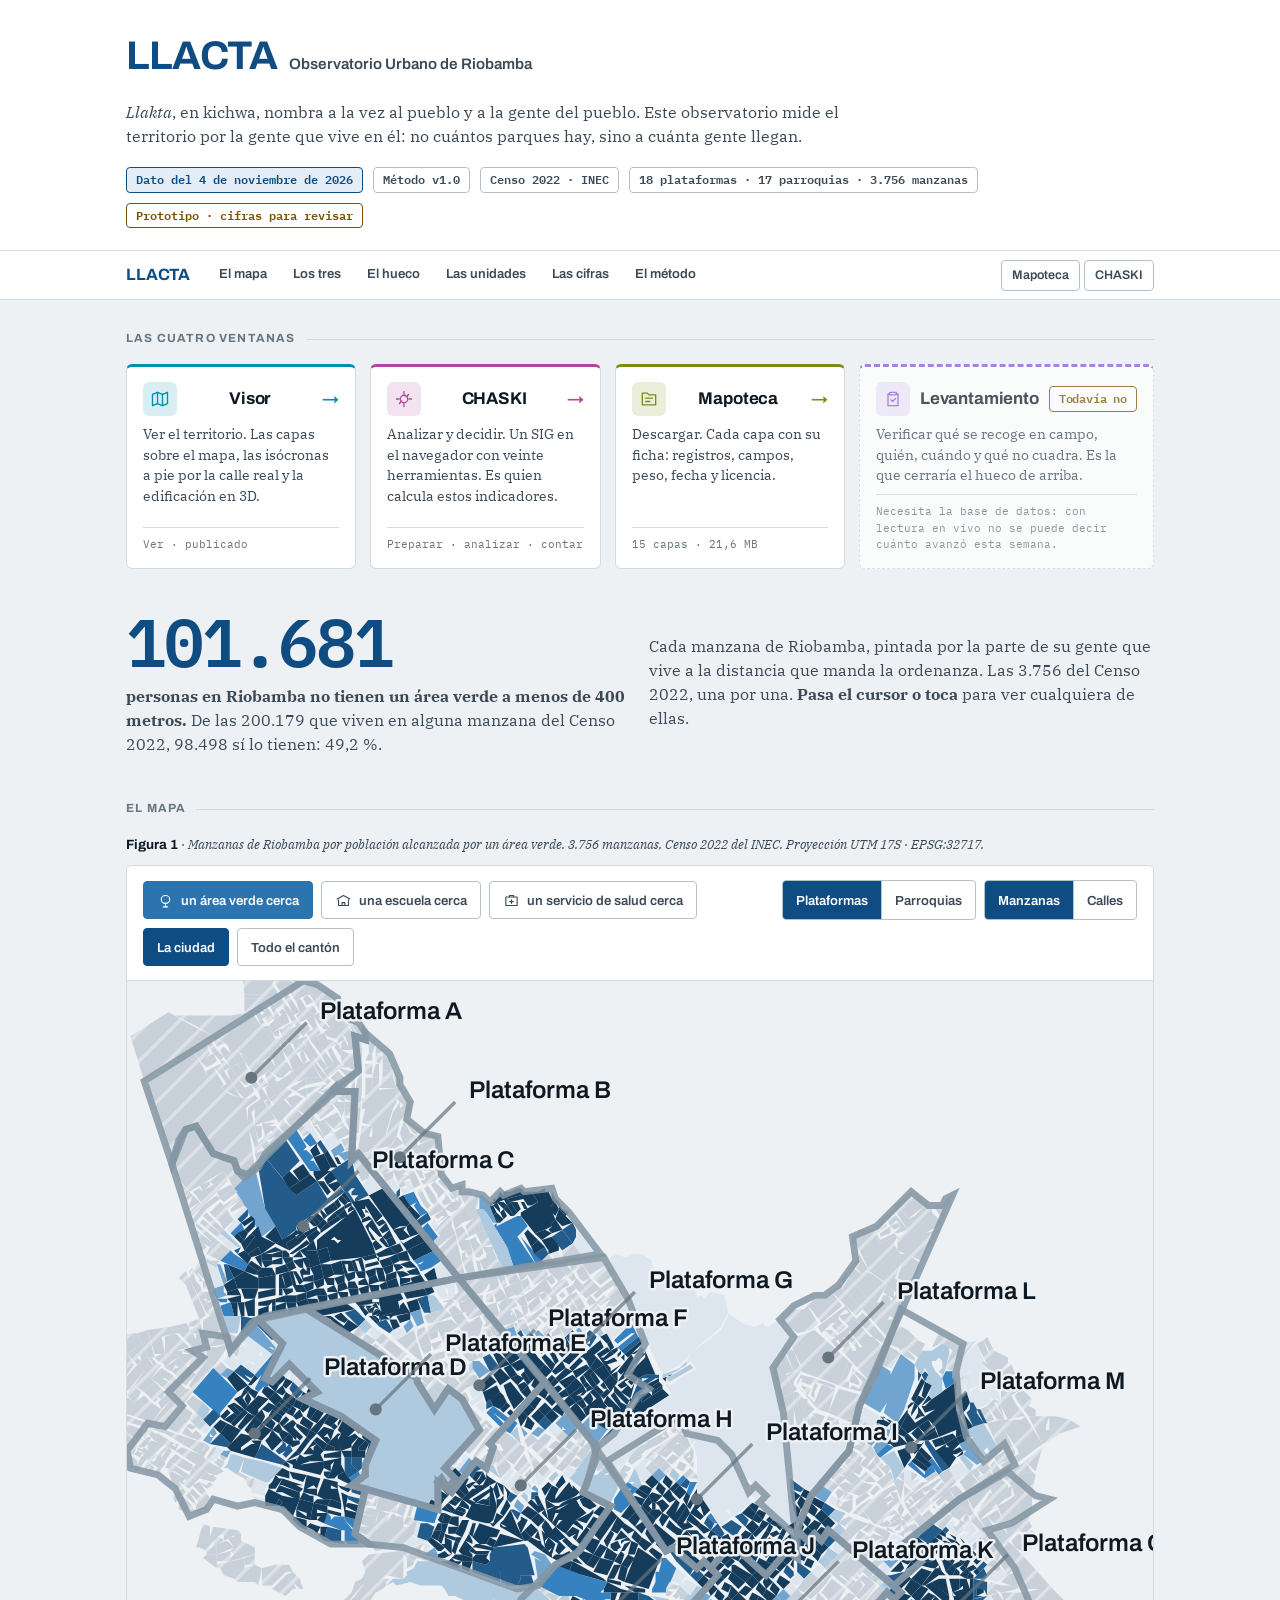
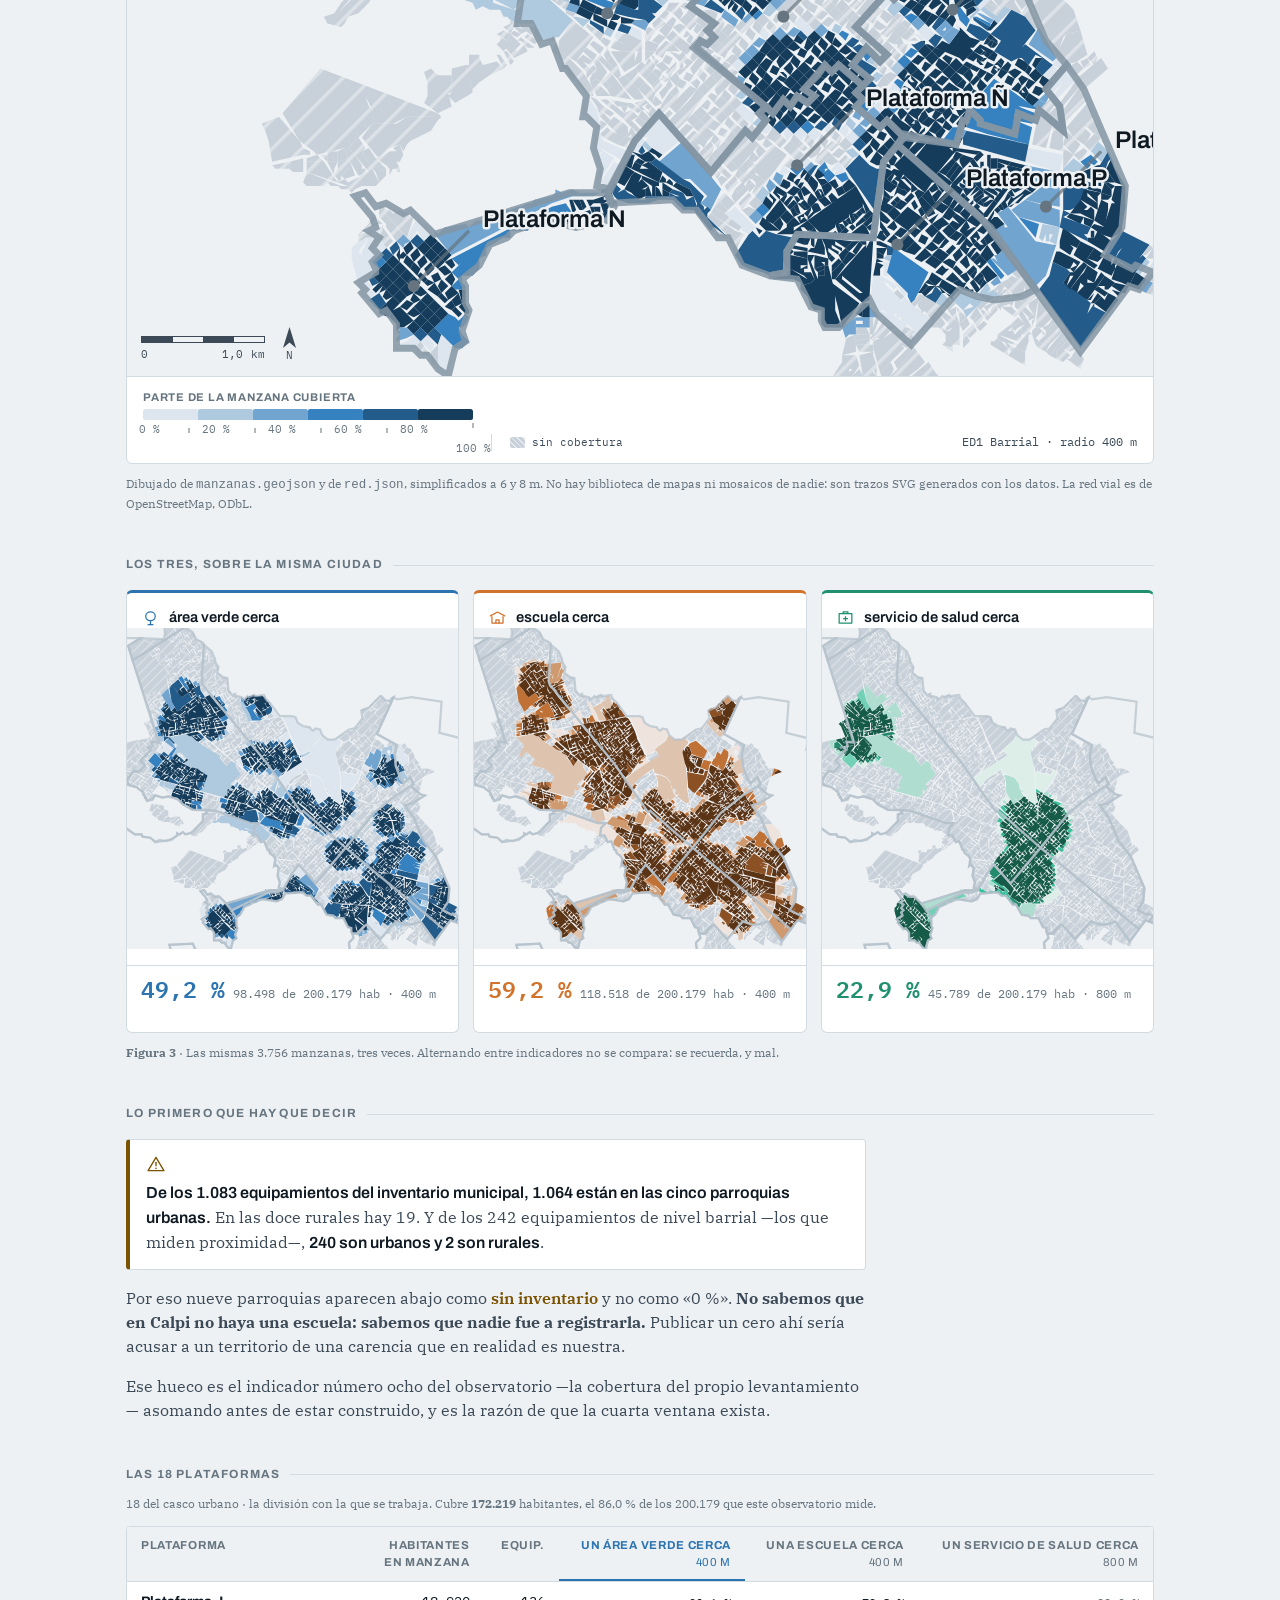
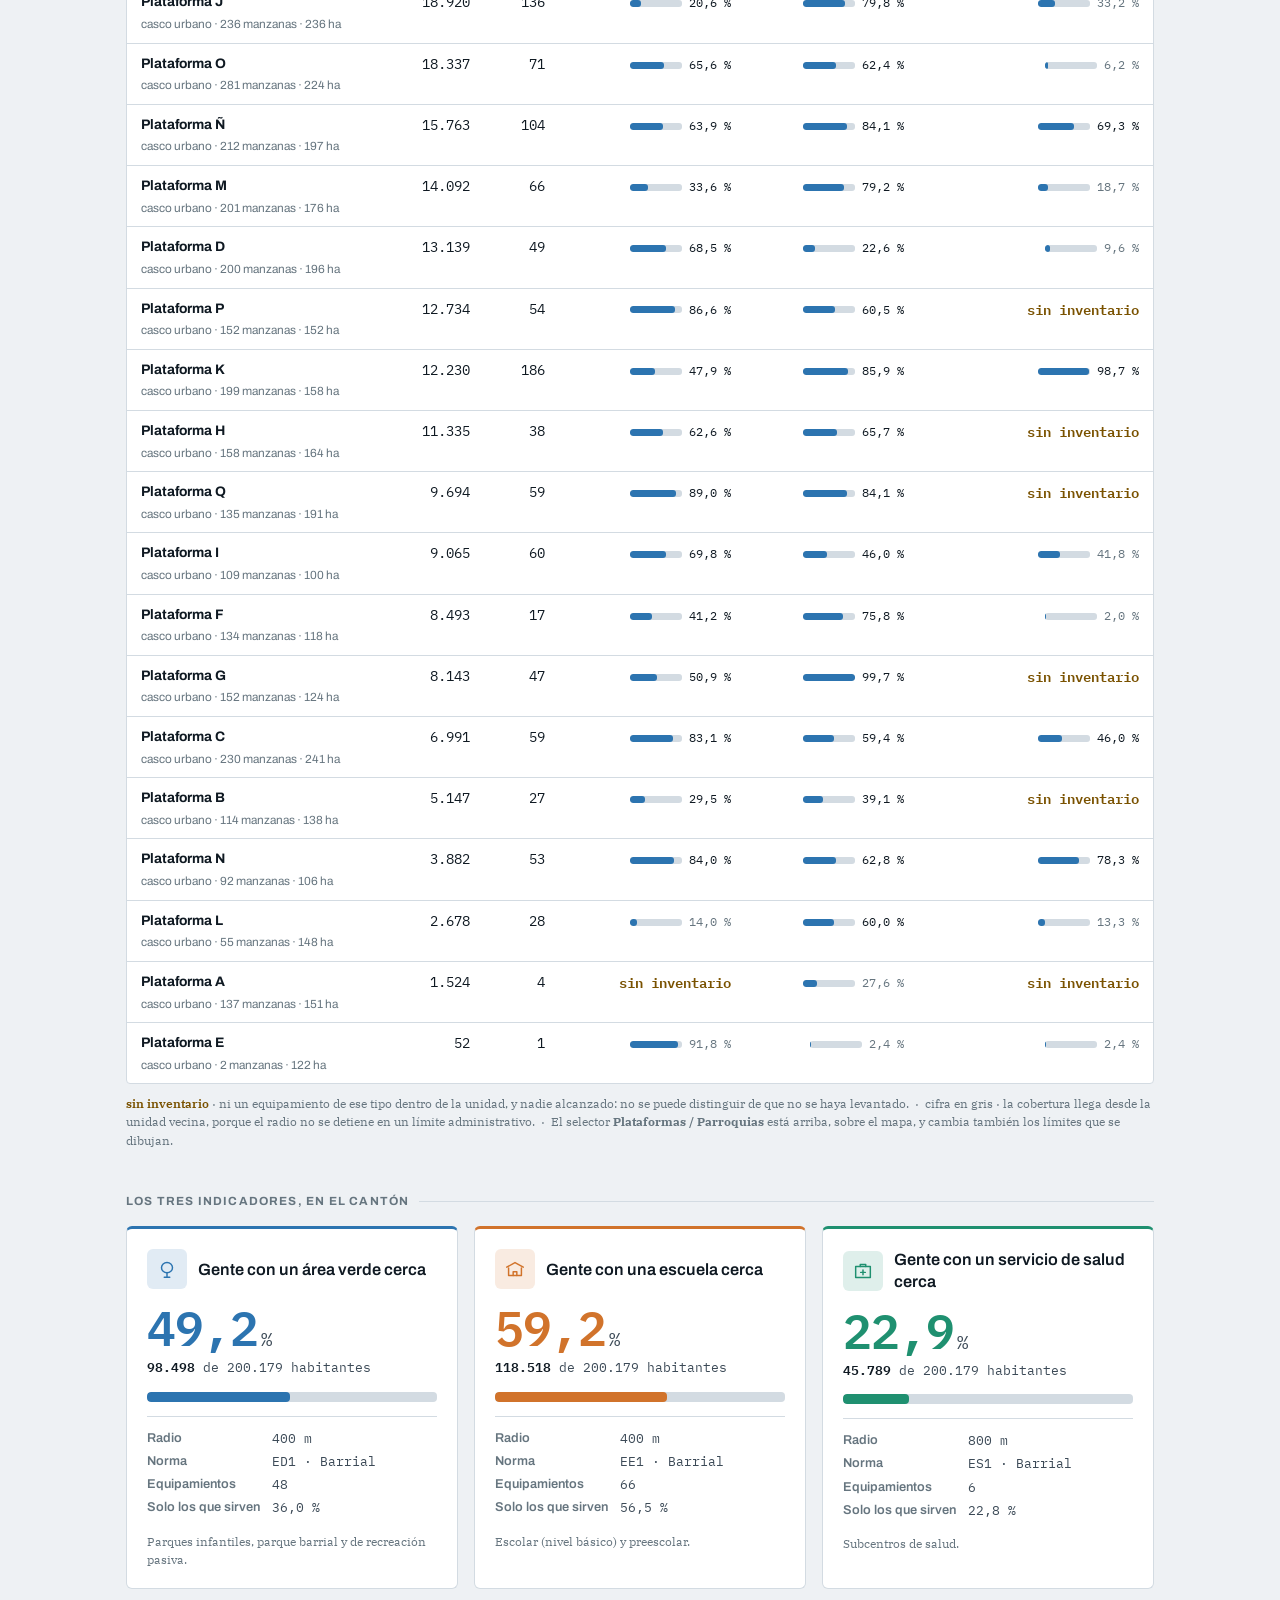
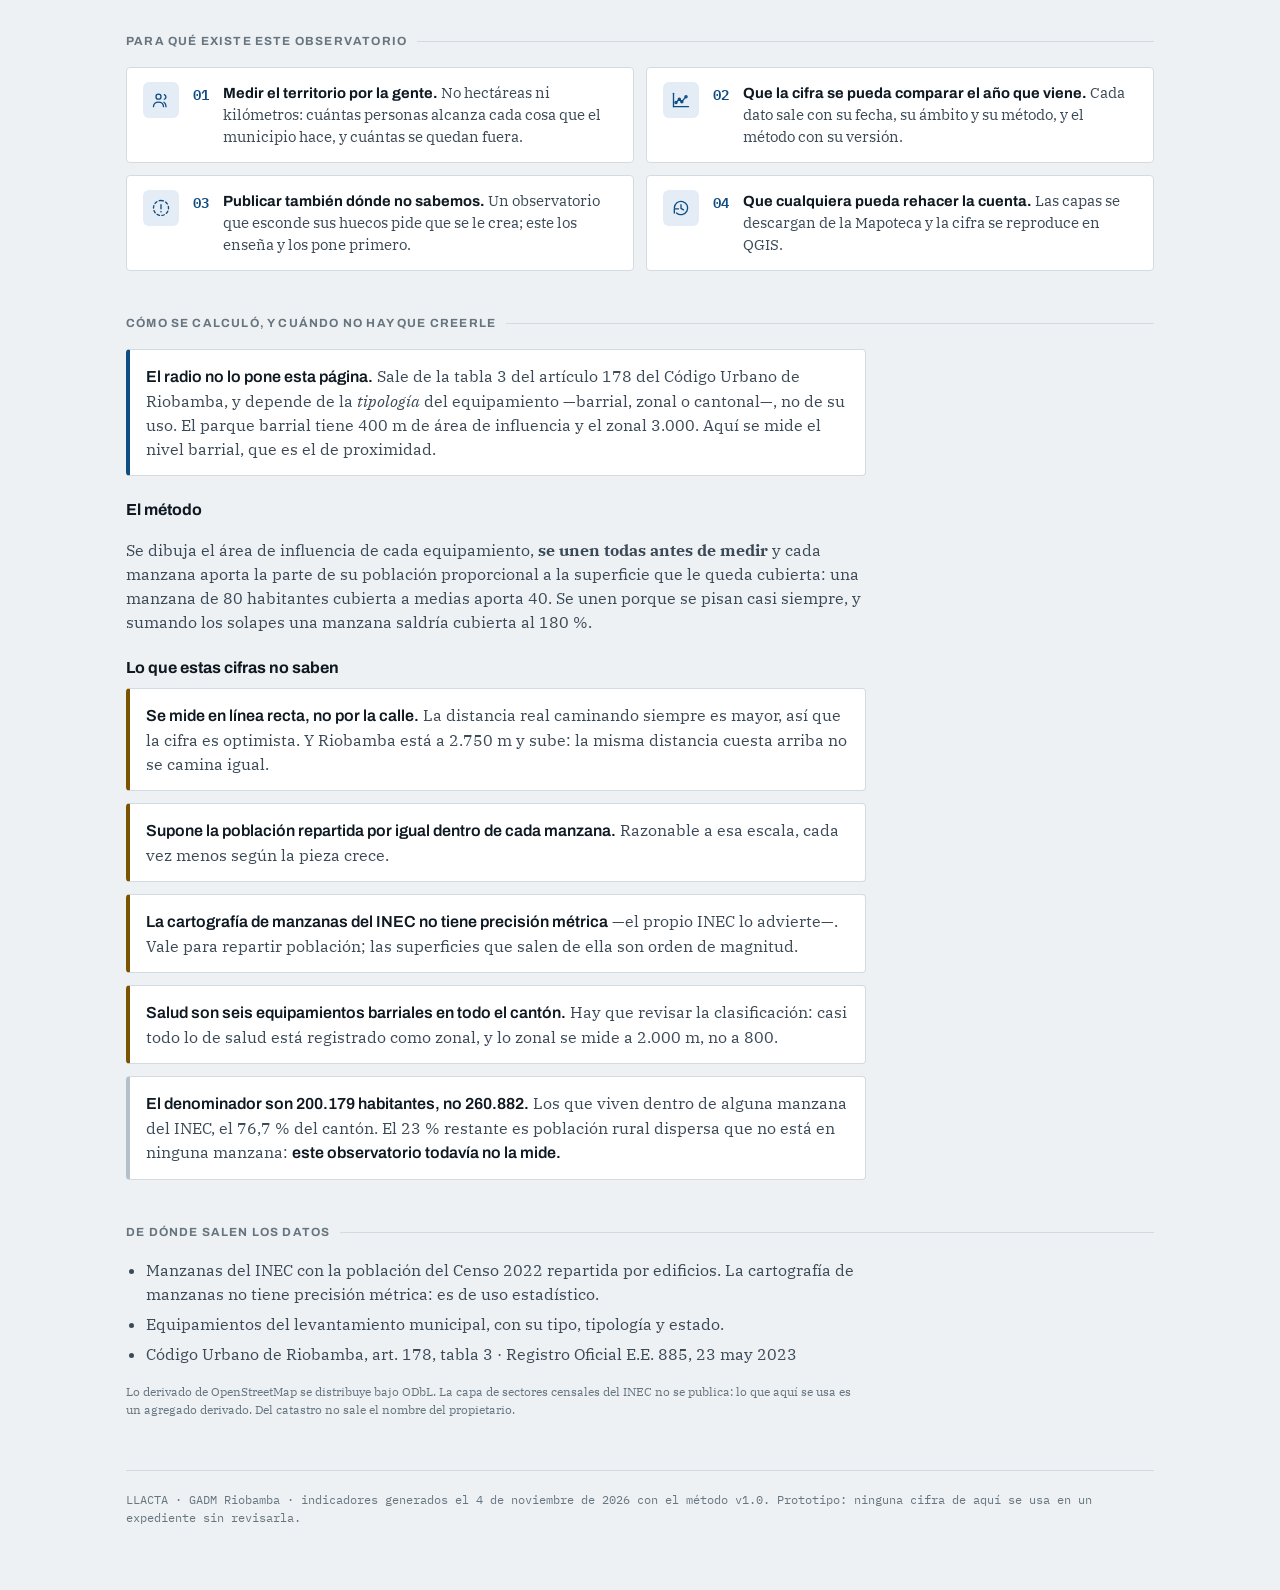
==== index.html @ 88db038d "La plataforma pasa a ser la escala principal, y la pagina cambia con ella LA PARROQUIA ERA DEMASIADO" ====
<!doctype html>
<html lang="es-EC">
<head>
<meta charset="utf-8">
<meta name="viewport" content="width=device-width, initial-scale=1">
<title>LLACTA · Observatorio Urbano de Riobamba</title>
<link rel="preconnect" href="https://fonts.googleapis.com">
<link rel="preconnect" href="https://fonts.gstatic.com" crossorigin>
<link href="https://fonts.googleapis.com/css2?family=Archivo:wght@400;600;700&family=IBM+Plex+Mono:wght@400;600&family=IBM+Plex+Serif:wght@400&display=swap" rel="stylesheet">
<link rel="stylesheet" href="estilo.css?v=1794195495">
</head>
<body>

<header id="arriba">
  <div class="cab">
    <div class="marca">
      <h1>LLACTA</h1>
      <span class="sub">Observatorio Urbano de Riobamba</span>
    </div>
    <p class="lema">
      <em>Llakta</em>, en kichwa, nombra a la vez al pueblo y a la gente del
      pueblo. Este observatorio mide el territorio por la gente que vive en él:
      no cuántos parques hay, sino a cuánta gente llegan.
    </p>
    <div class="sello" id="sello"></div>
  </div>
</header>

<nav class="cinta" aria-label="Secciones">
  <div class="cinta-dentro">
    <a class="sigla" href="#arriba">LLACTA</a>
    <a class="salto" href="#mapa">El mapa</a>
    <a class="salto" href="#comparados">Los tres</a>
    <a class="salto" href="#hallazgo">El hueco</a>
    <a class="salto" href="#parroquias">Las unidades</a>
    <a class="salto" href="#cifras">Las cifras</a>
    <a class="salto" href="#metodo">El método</a>
    <span class="fuera">
      <a href="mapoteca.html">Mapoteca</a>
      <a href="https://alvarocmoya22-art.github.io/gadmr-chaski/">CHASKI</a>
    </span>
  </div>
</nav>

<div class="envoltura">

  <!-- ============================================ las cuatro ventanas -->
  <h2 style="margin-top:30px" class="gr-eyebrow" id="ventanas">Las cuatro ventanas</h2>
  <div class="ventanas ventanas--cabecera">
    <a class="ventana ventana--1"
       href="https://alvarocmoya22-art.github.io/gadmr-visor-territorio/">
      <h3><span class="ico-caja" data-ico="visor"></span>Visor <span class="flecha">→</span></h3>
      <p>Ver el territorio. Las capas sobre el mapa, las isócronas a pie por la
         calle real y la edificación en 3D.</p>
      <div class="pie">Ver · publicado</div>
    </a>
    <a class="ventana ventana--2"
       href="https://alvarocmoya22-art.github.io/gadmr-chaski/">
      <h3><span class="ico-caja" data-ico="chaski"></span>CHASKI <span class="flecha">→</span></h3>
      <p>Analizar y decidir. Un SIG en el navegador con veinte herramientas. Es
         quien calcula estos indicadores.</p>
      <div class="pie">Preparar · analizar · contar</div>
    </a>
    <a class="ventana ventana--3" href="mapoteca.html">
      <h3><span class="ico-caja" data-ico="mapoteca"></span>Mapoteca <span class="flecha">→</span></h3>
      <p>Descargar. Cada capa con su ficha: registros, campos, peso, fecha y
         licencia.</p>
      <div class="pie" id="pie-mapoteca">El catálogo</div>
    </a>
    <div class="ventana ventana--4" aria-disabled="true">
      <h3><span class="ico-caja" data-ico="levantamiento"></span>Levantamiento <span class="gr-chip gr-chip--aviso">Todavía no</span></h3>
      <p>Verificar qué se recoge en campo, quién, cuándo y qué no cuadra. Es la
         que cerraría el hueco de arriba.</p>
      <div class="pie">Necesita la base de datos: con lectura en vivo no se
         puede decir cuánto avanzó esta semana.</div>
    </div>
  </div>


  <!-- ====================================================== el titular -->
  <div class="titular" style="margin-top:38px">
    <div>
      <p class="grande" id="titular-cifra">—</p>
      <p id="titular-texto"></p>
    </div>
    <div>
      <p class="prosa" style="margin:0" id="nota-vista"></p>
    </div>
  </div>

  <!-- ========================================================= el mapa -->
  <h2 class="gr-eyebrow" id="mapa">El mapa</h2>
  <p class="figura" id="figura"></p>
  <div class="lienzo">
    <div class="mandos" id="mandos" role="group" aria-label="Qué se pinta en el mapa"></div>
    <div id="caja-mapa" style="position:relative"></div>
    <div class="leyenda" id="leyenda"></div>
  </div>
  <p class="cita" style="margin-top:10px">
    Dibujado de <code>manzanas.geojson</code> y de <code>red.json</code>,
    simplificados a 6 y 8 m. No hay biblioteca de mapas ni mosaicos de nadie:
    son trazos SVG generados con los datos. La red vial es de OpenStreetMap,
    ODbL.
  </p>

  <h2 class="gr-eyebrow" id="comparados">Los tres, sobre la misma ciudad</h2>
  <div class="paneles" id="paneles"></div>
  <p class="cita" style="margin-top:10px">
    <b>Figura 3</b> · Las mismas 3.756 manzanas, tres veces. Alternando entre
    indicadores no se compara: se recuerda, y mal.
  </p>

  <!-- ==================================================== el hallazgo -->
  <h2 class="gr-eyebrow" id="hallazgo">Lo primero que hay que decir</h2>
  <div class="prosa">
    <div class="gr-nota gr-nota--aviso">
      <span class="cabeza" data-ico="aviso"></span>
      <strong>De los 1.083 equipamientos del inventario municipal, 1.064 están
      en las cinco parroquias urbanas.</strong> En las doce rurales hay 19. Y de
      los 242 equipamientos de nivel barrial —los que miden proximidad—,
      <strong>240 son urbanos y 2 son rurales</strong>.
    </div>
    <p>
      Por eso nueve parroquias aparecen abajo como <span class="sinv">sin
      inventario</span> y no como «0 %». <strong>No sabemos que en Calpi no haya
      una escuela: sabemos que nadie fue a registrarla.</strong> Publicar un cero
      ahí sería acusar a un territorio de una carencia que en realidad es
      nuestra.
    </p>
    <p>
      Ese hueco es el indicador número ocho del observatorio —la cobertura del
      propio levantamiento— asomando antes de estar construido, y es la razón de
      que la cuarta ventana exista.
    </p>
  </div>

  <!-- ================================================== por parroquia -->
  <h2 class="gr-eyebrow" id="parroquias"><span id="titulo-escala">Las unidades</span></h2>
  <p class="cita" id="nota-escala" style="margin:-6px 0 14px"></p>
  <div class="gr-tabla">
    <table>
      <thead>
        <tr>
          <th scope="col" id="th-unidad">Unidad</th>
          <th scope="col" style="text-align:right">Habitantes<br>en manzana</th>
          <th scope="col" style="text-align:right">Equip.</th>
          <th scope="col" id="th-1"></th>
          <th scope="col" id="th-2"></th>
          <th scope="col" id="th-3"></th>
        </tr>
      </thead>
      <tbody id="filas-par"></tbody>
    </table>
  </div>
  <p class="cita" style="margin-top:10px">
    <span class="sinv">sin inventario</span> · ni un equipamiento de ese tipo
    dentro de la unidad, y nadie alcanzado: no se puede distinguir de que no se
    haya levantado. &nbsp;·&nbsp; <span class="vecina">cifra en gris</span> · la
    cobertura llega desde la unidad vecina, porque el radio no se detiene en un
    límite administrativo. &nbsp;·&nbsp; El selector <strong>Plataformas /
    Parroquias</strong> está arriba, sobre el mapa, y cambia también los límites
    que se dibujan.
  </p>

  <!-- ================================================= las tres cifras -->
  <h2 class="gr-eyebrow" id="cifras">Los tres indicadores, en el cantón</h2>
  <div class="tarjetas" id="tarjetas"></div>

  <!-- ==================================================== los objetivos -->
  <h2 class="gr-eyebrow">Para qué existe este observatorio</h2>
  <div class="objetivos">
    <div class="objetivo"><span class="ico-caja" data-ico="gente"></span><span class="num">01</span><p>
      <strong>Medir el territorio por la gente.</strong> No hectáreas ni
      kilómetros: cuántas personas alcanza cada cosa que el municipio hace, y
      cuántas se quedan fuera.</p></div>
    <div class="objetivo"><span class="ico-caja" data-ico="serie"></span><span class="num">02</span><p>
      <strong>Que la cifra se pueda comparar el año que viene.</strong> Cada dato
      sale con su fecha, su ámbito y su método, y el método con su versión.</p></div>
    <div class="objetivo"><span class="ico-caja" data-ico="hueco"></span><span class="num">03</span><p>
      <strong>Publicar también dónde no sabemos.</strong> Un observatorio que
      esconde sus huecos pide que se le crea; este los enseña y los pone
      primero.</p></div>
    <div class="objetivo"><span class="ico-caja" data-ico="rehacer"></span><span class="num">04</span><p>
      <strong>Que cualquiera pueda rehacer la cuenta.</strong> Las capas se
      descargan de la Mapoteca y la cifra se reproduce en QGIS.</p></div>
  </div>

  <!-- ====================================================== el método -->
  <h2 class="gr-eyebrow" id="metodo">Cómo se calculó, y cuándo no hay que creerle</h2>
  <div class="prosa">
    <div class="gr-nota gr-nota--info">
      <strong>El radio no lo pone esta página.</strong> Sale de la tabla 3 del
      artículo 178 del Código Urbano de Riobamba, y depende de la
      <em>tipología</em> del equipamiento —barrial, zonal o cantonal—, no de su
      uso. El parque barrial tiene 400 m de área de influencia y el zonal 3.000.
      Aquí se mide el nivel barrial, que es el de proximidad.
    </div>

    <h3>El método</h3>
    <p>
      Se dibuja el área de influencia de cada equipamiento, <strong>se unen todas
      antes de medir</strong> y cada manzana aporta la parte de su población
      proporcional a la superficie que le queda cubierta: una manzana de 80
      habitantes cubierta a medias aporta 40. Se unen porque se pisan casi
      siempre, y sumando los solapes una manzana saldría cubierta al 180 %.
    </p>

    <h3>Lo que estas cifras no saben</h3>
    <div class="gr-nota gr-nota--aviso">
      <strong>Se mide en línea recta, no por la calle.</strong> La distancia real
      caminando siempre es mayor, así que la cifra es optimista. Y Riobamba está
      a 2.750 m y sube: la misma distancia cuesta arriba no se camina igual.
    </div>
    <div class="gr-nota gr-nota--aviso">
      <strong>Supone la población repartida por igual dentro de cada manzana.</strong>
      Razonable a esa escala, cada vez menos según la pieza crece.
    </div>
    <div class="gr-nota gr-nota--aviso">
      <strong>La cartografía de manzanas del INEC no tiene precisión métrica</strong>
      —el propio INEC lo advierte—. Vale para repartir población; las superficies
      que salen de ella son orden de magnitud.
    </div>
    <div class="gr-nota gr-nota--aviso">
      <strong>Salud son seis equipamientos barriales en todo el cantón.</strong>
      Hay que revisar la clasificación: casi todo lo de salud está registrado
      como zonal, y lo zonal se mide a 2.000 m, no a 800.
    </div>
    <div class="gr-nota">
      <strong>El denominador son 200.179 habitantes, no 260.882.</strong> Los que
      viven dentro de alguna manzana del INEC, el 76,7 % del cantón. El 23 %
      restante es población rural dispersa que no está en ninguna manzana:
      <strong>este observatorio todavía no la mide.</strong>
    </div>
  </div>

  <h2 class="gr-eyebrow">De dónde salen los datos</h2>
  <div class="prosa">
    <ul id="fuentes"></ul>
    <p class="cita">
      Lo derivado de OpenStreetMap se distribuye bajo ODbL. La capa de sectores
      censales del INEC no se publica: lo que aquí se usa es un agregado derivado.
      Del catastro no sale el nombre del propietario.
    </p>
  </div>

  <footer id="pie"></footer>
</div>

<script src="datos/indicadores.js?v=1793828978"></script>
<script src="datos/escalas.js?v=1794195822"></script>
<script src="datos/capas.js?v=1793829216"></script>
<script src="datos/mapa.js?v=1794195822"></script>
<script src="datos/red.js?v=1793914404"></script>
<script src="comun.js?v=1793914880"></script>
<script src="iconos.js?v=1793914880"></script>
<script src="mapa.js?v=1794196004"></script>
</body>
</html>
---- estilo.css ----
/* ---------------------------------------------------------------------------
   LLACTA · sistema de diseño del GADM Riobamba
   Tokens con prefijo --gr-. El tema oscuro se redefine dos veces a propósito:
   por preferencia del sistema y por elección explícita. Todo color nace en
   :root, nunca solo dentro de un bloque de tema.
--------------------------------------------------------------------------- */
:root{
  --gr-azul-500:#0F4C81; --gr-azul-700:#0A3860; --gr-azul-100:#E4EDF6;
  --gr-ok:#1B6046; --gr-aviso:#7A5200; --gr-error:#A8231C; --gr-info:#0F4C81;
  --gr-fondo:#EEF1F4; --gr-superficie:#FFFFFF;
  --gr-tinta:#0F1922; --gr-tinta-2:#3C4A57; --gr-tinta-3:#66757F;
  --gr-linea:#D3DBE2; --gr-linea-fuerte:#B4C0CA;
  --gr-s1:#2C74B0; --gr-s2:#D1732B; --gr-s3:#1F9070; --gr-s4:#8A5AD6;
  --gr-s5:#CE3D63; --gr-s6:#0090AE; --gr-s7:#7F8C14; --gr-s8:#B0479C;
  --gr-vacio:#D3DBE2;
  --ui:'Archivo',system-ui,-apple-system,'Segoe UI',sans-serif;
  --prosa:'IBM Plex Serif',Georgia,'Times New Roman',serif;
  --dato:'IBM Plex Mono',ui-monospace,'Cascadia Mono',Consolas,monospace;
}
@media (prefers-color-scheme:dark){:root:not([data-theme="light"]){
  --gr-azul-100:#16293C;
  --gr-ok:#7DCCAA; --gr-aviso:#E8B75B; --gr-error:#FF9A90; --gr-info:#74B2E6;
  --gr-fondo:#0B131B; --gr-superficie:#131E28;
  --gr-tinta:#E7EEF4; --gr-tinta-2:#B3C1CD; --gr-tinta-3:#8496A4;
  --gr-linea:#2A3945; --gr-linea-fuerte:#3B4C5A;
  --gr-s1:#4E95D2; --gr-s2:#D07B33; --gr-s3:#35A67F; --gr-s4:#9E77DC;
  --gr-s5:#DC5A78; --gr-s6:#1FA5C2; --gr-s7:#8E9D22; --gr-s8:#C25CAE;
  --gr-vacio:#2A3945;
}}
:root[data-theme="dark"]{
  --gr-azul-100:#16293C;
  --gr-ok:#7DCCAA; --gr-aviso:#E8B75B; --gr-error:#FF9A90; --gr-info:#74B2E6;
  --gr-fondo:#0B131B; --gr-superficie:#131E28;
  --gr-tinta:#E7EEF4; --gr-tinta-2:#B3C1CD; --gr-tinta-3:#8496A4;
  --gr-linea:#2A3945; --gr-linea-fuerte:#3B4C5A;
  --gr-s1:#4E95D2; --gr-s2:#D07B33; --gr-s3:#35A67F; --gr-s4:#9E77DC;
  --gr-s5:#DC5A78; --gr-s6:#1FA5C2; --gr-s7:#8E9D22; --gr-s8:#C25CAE;
  --gr-vacio:#2A3945;
}

*{box-sizing:border-box}
html{-webkit-text-size-adjust:100%}
body{
  margin:0; background:var(--gr-fondo); color:var(--gr-tinta);
  font-family:var(--ui); font-size:16px; line-height:1.5;
}
.envoltura{max-width:1060px; margin:0 auto; padding:0 16px 64px}

/* ------------------------------------------------------------- cabecera */
header{border-bottom:1px solid var(--gr-linea); background:var(--gr-superficie)}
.cab{max-width:1060px; margin:0 auto; padding:26px 16px 22px}
.marca{display:flex; align-items:baseline; gap:12px; flex-wrap:wrap}
.marca h1,.marca .vuelta{
  font-size:clamp(1.8rem,6vw,2.5rem); font-weight:700; margin:0;
  letter-spacing:-.02em; color:var(--gr-azul-500); text-decoration:none;
}
.marca .sub{font-size:.95rem; color:var(--gr-tinta-2); font-weight:600}
.lema{
  font-family:var(--prosa); color:var(--gr-tinta-2);
  margin:14px 0 0; max-width:74ch; font-size:1.02rem;
}
.sello{
  margin-top:18px; display:flex; gap:10px; flex-wrap:wrap; align-items:center;
}
.migas{
  font-family:var(--dato); font-size:.78rem; color:var(--gr-tinta-3);
  margin:0 0 4px;
}
.migas a{color:var(--gr-azul-500)}

/* --------------------------------------------------------- componentes */
.gr-eyebrow{
  font-size:.74rem; font-weight:700; letter-spacing:.1em; text-transform:uppercase;
  color:var(--gr-tinta-3); display:flex; align-items:center; gap:10px;
  margin:44px 0 16px;
}
.gr-eyebrow::after{content:""; flex:1; height:1px; background:var(--gr-linea)}
.gr-chip{
  display:inline-flex; align-items:center; gap:6px; padding:3px 9px;
  border-radius:4px; font-family:var(--dato); font-size:.74rem; font-weight:600;
  border:1px solid var(--gr-linea-fuerte); color:var(--gr-tinta-2);
  background:var(--gr-superficie); white-space:nowrap;
}
.gr-chip--info{border-color:var(--gr-info); color:var(--gr-info); background:var(--gr-azul-100)}
.gr-chip--aviso{border-color:var(--gr-aviso); color:var(--gr-aviso)}
.gr-chip--ok{border-color:var(--gr-ok); color:var(--gr-ok)}
.gr-nota{
  border:1px solid var(--gr-linea); border-left:4px solid var(--gr-linea-fuerte);
  background:var(--gr-superficie); border-radius:4px; padding:14px 16px;
  font-family:var(--prosa); color:var(--gr-tinta-2); max-width:74ch;
}
.gr-nota--aviso{border-left-color:var(--gr-aviso)}
.gr-nota--info{border-left-color:var(--gr-info)}
.gr-nota strong{color:var(--gr-tinta); font-family:var(--ui); font-weight:600}
.gr-nota + .gr-nota{margin-top:12px}

/* ----------------------------------------------------- las cuatro ventanas
   Son la interfaz, no un menú: cada una dice qué hace, qué sostiene del
   observatorio y si está lista. La que no existe se ve que no existe. */
.ventanas{display:grid; gap:14px; grid-template-columns:1fr}
@media (min-width:680px){.ventanas{grid-template-columns:repeat(2,1fr)}}
@media (min-width:1000px){.ventanas{grid-template-columns:repeat(4,1fr)}}
.ventana{
  display:flex; flex-direction:column; gap:10px; min-height:220px;
  background:var(--gr-superficie); border:1px solid var(--gr-linea);
  border-top:3px solid var(--gr-linea-fuerte);
  border-radius:6px; padding:18px; text-decoration:none; color:inherit;
}
a.ventana:hover{border-color:var(--gr-azul-500); background:var(--gr-azul-100)}
/* LAS VENTANAS NO USAN LOS COLORES DE LOS INDICADORES.
   Las series 1, 2 y 3 son el área verde, la escuela y la salud —son datos—.
   Si las ventanas usaran esas mismas tres, el azul significaría «área verde»
   y «Visor» a la vez en la misma pantalla, y el color dejaría de querer decir
   nada. Las ventanas se llevan la otra mitad de la paleta, que está validada
   igual: así hay un solo registro de color y cada tono nombra una cosa. */
.ventana--1{border-top-color:var(--gr-s6)}
.ventana--2{border-top-color:var(--gr-s8)}
.ventana--3{border-top-color:var(--gr-s7)}
.ventana--4{border-top-color:var(--gr-s4)}
.ventana[aria-disabled="true"]{opacity:.72; border-style:dashed}
.ventana h3{
  margin:0; font-size:1.18rem; font-weight:700; letter-spacing:-.01em;
  display:flex; align-items:center; justify-content:space-between; gap:8px;
}
.ventana p{margin:0; font-family:var(--prosa); font-size:.92rem; color:var(--gr-tinta-2)}
.ventana .pie{
  margin-top:auto; padding-top:10px; border-top:1px solid var(--gr-linea);
  font-family:var(--dato); font-size:.74rem; color:var(--gr-tinta-3);
}
.ventana .flecha{font-weight:700; color:var(--gr-azul-500)}

/* ------------------------------------------------------- los indicadores */
.tarjetas{display:grid; gap:16px; grid-template-columns:1fr}
@media (min-width:760px){.tarjetas{grid-template-columns:repeat(3,1fr)}}
.ind{
  background:var(--gr-superficie); border:1px solid var(--gr-linea);
  border-radius:6px; padding:20px; display:flex; flex-direction:column; gap:14px;
}
.ind h3{margin:0; font-size:1.02rem; font-weight:600; line-height:1.3; color:var(--gr-tinta)}
.cifra{display:flex; align-items:baseline; gap:4px; margin:0}
.cifra b{
  font-family:var(--dato); font-weight:600; font-size:3rem; line-height:1;
  font-variant-numeric:tabular-nums; letter-spacing:-.03em;
}
.cifra span{font-family:var(--dato); font-size:1.2rem; color:var(--gr-tinta-2)}
.ind--1 .cifra b{color:var(--gr-s1)}
.ind--2 .cifra b{color:var(--gr-s2)}
.ind--3 .cifra b{color:var(--gr-s3)}
.gente{
  font-family:var(--dato); font-size:.82rem; color:var(--gr-tinta-2);
  font-variant-numeric:tabular-nums; margin:4px 0 0;
}
.gente b{color:var(--gr-tinta); font-weight:600}
.barra{height:10px; border-radius:4px; background:var(--gr-vacio); overflow:hidden}
.barra i{display:block; height:100%; border-radius:4px}
.ind--1 .barra i{background:var(--gr-s1)}
.ind--2 .barra i{background:var(--gr-s2)}
.ind--3 .barra i{background:var(--gr-s3)}
.ficha{
  margin:0; padding-top:12px; border-top:1px solid var(--gr-linea);
  display:grid; grid-template-columns:auto 1fr; gap:4px 12px; font-size:.8rem;
}
.ficha dt{color:var(--gr-tinta-3); font-weight:600}
.ficha dd{
  margin:0; font-family:var(--dato); color:var(--gr-tinta-2);
  font-variant-numeric:tabular-nums;
}
.cita{font-family:var(--prosa); font-size:.78rem; color:var(--gr-tinta-3); margin:0; line-height:1.45}

/* -------------------------------------------------------------- tablas */
.gr-tabla{overflow-x:auto; border:1px solid var(--gr-linea); border-radius:4px; background:var(--gr-superficie)}
table{border-collapse:collapse; width:100%; min-width:620px; font-size:.86rem}
th,td{padding:10px 14px; text-align:left; border-bottom:1px solid var(--gr-linea); vertical-align:top}
th{
  font-size:.72rem; letter-spacing:.06em; text-transform:uppercase;
  color:var(--gr-tinta-3); font-weight:700; background:var(--gr-fondo);
  white-space:nowrap;
}
td.n{font-family:var(--dato); font-variant-numeric:tabular-nums; text-align:right; white-space:nowrap}
td.m{font-family:var(--dato); font-size:.8rem}
tbody tr:last-child td{border-bottom:none}
.campos{color:var(--gr-tinta-3); font-size:.74rem; display:block; margin-top:3px; line-height:1.4}
.gr-btn{
  display:inline-block; padding:5px 11px; border-radius:4px;
  background:var(--gr-azul-500); color:#fff; text-decoration:none;
  font-size:.76rem; font-weight:600; white-space:nowrap;
}
.gr-btn:hover{background:var(--gr-azul-700)}
.gr-btn--secundario{background:transparent; color:var(--gr-azul-500); border:1px solid var(--gr-azul-500)}

.prosa{font-family:var(--prosa); color:var(--gr-tinta-2); max-width:74ch}
.prosa h3{font-family:var(--ui); font-size:1rem; color:var(--gr-tinta); margin:22px 0 8px}
.prosa code{font-family:var(--dato); font-size:.86em; background:var(--gr-azul-100); padding:1px 5px; border-radius:3px; color:var(--gr-tinta)}
.prosa ul{padding-left:20px}
.prosa li{margin:6px 0}
footer{
  margin-top:52px; padding-top:20px; border-top:1px solid var(--gr-linea);
  font-family:var(--dato); font-size:.76rem; color:var(--gr-tinta-3);
}
a{color:var(--gr-azul-500)}
:where(a,button,[tabindex]):focus-visible{
  outline:3px solid var(--gr-azul-500); outline-offset:2px; border-radius:4px;
}
@media (prefers-reduced-motion:reduce){*{animation:none!important; transition:none!important}}

/* ---------------------------------------------------------------------------
   EL MAPA
   3.757 trazos SVG generados por scripts/escalas.py. No hay biblioteca de
   mapas ni mosaicos: la ciudad no se mueve y el dibujo pesa lo que pesa.
   El color es la rampa secuencial del sistema; lo no cubierto NO es el tono
   más claro de la rampa, es un gris aparte, porque «sin cobertura» no es
   «poca cobertura».
--------------------------------------------------------------------------- */
:root{
  --gr-sec-0:#DCE9F4; --gr-sec-1:#B3CFE7; --gr-sec-2:#7FAED6;
  --gr-sec-3:#4A88BE; --gr-sec-4:#1F5F94; --gr-sec-5:#0A3860;
  --gr-nada:#C8D1D9; --gr-borde-mapa:#8496A4;
}
/* En tema oscuro la rampa se invierte en luminosidad, no en tono.
   Sobre fondo claro, «mas cobertura» es «mas oscuro»; sobre fondo oscuro eso
   deja a la manzana con menos cobertura brillando mas que ninguna, que es
   justo lo contrario de lo que el mapa quiere decir. Mismo azul, el brillo
   siguiendo a la magnitud. */
@media (prefers-color-scheme:dark){:root:not([data-theme="light"]){
  --gr-sec-0:#1B3047; --gr-sec-1:#24496E; --gr-sec-2:#2F6798;
  --gr-sec-3:#4189C4; --gr-sec-4:#6FAEE0; --gr-sec-5:#A9D2F2;
  --gr-nada:#3A4048; --gr-borde-mapa:#6E8090;
}}
:root[data-theme="dark"]{
  --gr-sec-0:#1B3047; --gr-sec-1:#24496E; --gr-sec-2:#2F6798;
  --gr-sec-3:#4189C4; --gr-sec-4:#6FAEE0; --gr-sec-5:#A9D2F2;
  --gr-nada:#3A4048; --gr-borde-mapa:#6E8090;
}

/* «Sin cobertura» lleva trama ademas de color: el sistema dice que nada
   depende solo del color, y aqui ademas no es un valor bajo de la escala
   sino otra cosa. La trama lo saca de la rampa a la vista. */
.leyenda i.rayada{
  background-image:repeating-linear-gradient(45deg,
    rgba(255,255,255,.55) 0 1px, transparent 1px 4px);
}

.lienzo{
  position:relative; background:var(--gr-superficie);
  border:1px solid var(--gr-linea); border-radius:6px; overflow:hidden;
}
/* Solo los dos mapas, no «cualquier svg dentro del lienzo»: los iconos de
   las pastillas viven ahí dentro y con `width:100%` salían del tamaño de una
   tarjeta. */
#svg-mapa, #svg-red{display:block; width:100%; height:auto; background:var(--gr-fondo)}
.mz{stroke:none; shape-rendering:geometricPrecision}
.mz:hover{stroke:var(--gr-tinta); stroke-width:3; paint-order:stroke}
.par{fill:none; stroke:var(--gr-borde-mapa); stroke-width:2; pointer-events:none; opacity:.85}

.mandos{
  display:flex; gap:8px; flex-wrap:wrap; align-items:center;
  padding:14px 16px; border-bottom:1px solid var(--gr-linea);
  background:var(--gr-superficie);
}
.mandos .sep{flex:1}
.pastilla{
  font-family:var(--ui); font-size:.82rem; font-weight:600; cursor:pointer;
  padding:7px 13px; min-height:38px; border-radius:4px;
  border:1px solid var(--gr-linea-fuerte); background:transparent;
  color:var(--gr-tinta-2);
}
.pastilla:hover{border-color:var(--gr-azul-500); color:var(--gr-azul-500)}
.pastilla[aria-pressed="true"]{
  background:var(--gr-azul-500); border-color:var(--gr-azul-500); color:#fff;
}

.leyenda{
  display:flex; gap:14px; flex-wrap:wrap; align-items:center;
  padding:12px 16px; border-top:1px solid var(--gr-linea);
  font-family:var(--dato); font-size:.74rem; color:var(--gr-tinta-2);
}
.leyenda .tramo{display:flex; align-items:center; gap:6px}
.leyenda i{width:16px; height:12px; border-radius:2px; display:block}

.globo{
  position:absolute; pointer-events:none; z-index:5; max-width:230px;
  background:var(--gr-superficie); border:1px solid var(--gr-linea-fuerte);
  border-radius:6px; padding:9px 11px; font-size:.78rem; line-height:1.45;
  box-shadow:0 6px 20px rgba(0,0,0,.18); display:none;
}
.globo b{font-family:var(--dato); font-variant-numeric:tabular-nums}
.globo .donde{font-weight:700; display:block; margin-bottom:2px}

/* --------------------------------------------------------- el titular */
.titular{
  display:grid; gap:18px; align-items:center; margin:0 0 18px;
  grid-template-columns:1fr;
}
@media (min-width:820px){.titular{grid-template-columns:minmax(0,1fr) minmax(0,1fr)}}
.titular .grande{
  font-family:var(--dato); font-weight:600; letter-spacing:-.03em;
  font-size:clamp(2.6rem,8vw,4.2rem); line-height:1; margin:0;
  font-variant-numeric:tabular-nums; color:var(--gr-azul-500);
}
.titular p{margin:10px 0 0; font-family:var(--prosa); color:var(--gr-tinta-2); max-width:54ch}

/* -------------------------------------------------------- objetivos */
.objetivos{display:grid; gap:12px; grid-template-columns:1fr}
@media (min-width:700px){.objetivos{grid-template-columns:repeat(2,1fr)}}
.objetivo{
  display:flex; gap:12px; align-items:flex-start;
  background:var(--gr-superficie); border:1px solid var(--gr-linea);
  border-radius:4px; padding:14px 16px;
}
.objetivo .num{
  font-family:var(--dato); font-weight:600; color:var(--gr-azul-500);
  font-size:.9rem; padding-top:1px;
}
.objetivo p{margin:0; font-family:var(--prosa); font-size:.92rem; color:var(--gr-tinta-2)}
.objetivo strong{font-family:var(--ui); color:var(--gr-tinta)}

/* -------------------------------------------------- tabla de parroquias */
td .lectura{font-family:var(--dato); font-size:.78rem}
.vecina{color:var(--gr-tinta-3)}
.sinv{color:var(--gr-aviso); font-weight:600}
.barrita{
  display:inline-block; vertical-align:middle; width:52px; height:7px;
  border-radius:3px; background:var(--gr-vacio); margin-right:7px; overflow:hidden;
}
.barrita i{display:block; height:100%; background:var(--gr-s1); border-radius:3px}

/* ---------------------------------------------------------------------------
   EL MAPA DE LA RED
   Lienzo oscuro en los dos temas, a propósito: una red de 1.923 km dibujada
   con líneas de un píxel solo se lee cuando el fondo no compite con ella.
   La escala NO es secuencial: es divergente, y gira en el radio que fija la
   ordenanza. Azul es «dentro de la norma», ocre es «fuera».
--------------------------------------------------------------------------- */
:root{
  --gr-cerca-2:#A9D2F2;  /* a menos de medio radio */
  --gr-cerca-1:#4189C4;  /* dentro del radio */
  --gr-pivote:#9AA7B2;   /* justo fuera */
  --gr-lejos-1:#D19A72;
  --gr-lejos-2:#8C3B18;
  --gr-noche:#0A0E13;
}
.lienzo--noche{background:var(--gr-noche)}
.lienzo--noche #svg-mapa, .lienzo--noche #svg-red{background:var(--gr-noche)}
.tramo-via{fill:none; stroke-linecap:round; stroke-linejoin:round; stroke-width:1.6}
.lienzo--noche .par{stroke:#3C4752; stroke-width:1.5; opacity:.9}
.lienzo--noche .leyenda{
  background:var(--gr-noche); color:#C3CDD6; border-top-color:#222A33;
}
.vistas{display:flex; gap:0; border:1px solid var(--gr-linea-fuerte); border-radius:4px; overflow:hidden}
.vistas .pastilla{border:none; border-radius:0; margin:0}
.vistas .pastilla + .pastilla{border-left:1px solid var(--gr-linea-fuerte)}

/* ---------------------------------------------------------------------------
   SIMBOLOGÍA CARTOGRÁFICA
   Lo que separa un gráfico de colores de una lámina: la escala, el norte, el
   rótulo del lugar y una leyenda que dice dónde está el umbral. Todo medido,
   nada decorativo: la barra de escala se calcula con los metros por unidad
   que traen los datos.
--------------------------------------------------------------------------- */
.figura{
  font-family:var(--prosa); font-style:italic; font-size:.84rem;
  color:var(--gr-tinta-2); margin:0 0 10px;
}
.figura b{font-family:var(--ui); font-style:normal; font-weight:700; color:var(--gr-tinta)}

/* Rótulos sobre el mapa, con su guía fina. Van en el SVG para que escalen
   con él y no se despeguen del sitio que nombran. */
.rotulo{
  font-family:var(--ui); font-weight:600; fill:var(--gr-tinta);
  paint-order:stroke; stroke:var(--gr-fondo); stroke-width:3px;
  stroke-linejoin:round; pointer-events:none;
}
.lienzo--noche .rotulo{fill:#E7EEF4; stroke:#0A0E13}
.guia{stroke:var(--gr-tinta-3); stroke-width:1; pointer-events:none; opacity:.7}
.lienzo--noche .guia{stroke:#8496A4}
.punto-rotulo{fill:var(--gr-tinta-3); pointer-events:none}
.lienzo--noche .punto-rotulo{fill:#C3CDD6}

/* La escala y el norte, abajo a la izquierda del lienzo. */
.aparejo{
  position:absolute; left:14px; bottom:14px; z-index:3;
  display:flex; align-items:flex-end; gap:16px; pointer-events:none;
}
.escala-barra{
  font-family:var(--dato); font-size:.68rem; color:var(--gr-tinta-2);
  letter-spacing:.02em;
}
/* Sin min-width ni max-width: el ancho lo fija el cálculo en píxeles, y
   forzarlo desde aquí volvería a hacer que la barra midiera otra cosa de la
   que dice. */
.lienzo--noche .escala-barra, .lienzo--noche .norte{color:#C3CDD6}
.escala-barra .regla{
  display:flex; height:7px; border:1px solid currentColor; margin-bottom:3px;
}
.escala-barra .regla span{flex:1; border-right:1px solid currentColor}
.escala-barra .regla span:last-child{border-right:none}
.escala-barra .regla span:nth-child(odd){background:currentColor}
.escala-barra .cifras{display:flex; justify-content:space-between}
.norte{
  font-family:var(--dato); font-size:.68rem; color:var(--gr-tinta-2);
  text-align:center; line-height:1.1;
}
.norte svg{display:block; margin:0 auto 2px}

/* La leyenda graduada: una rampa continua con el umbral de la ordenanza
   marcado encima. Es la forma en que una lámina dice «aquí está la norma». */
.rampa{display:flex; flex-direction:column; gap:3px; min-width:min(330px,100%)}
.rampa .barra-l{display:flex; height:11px; border-radius:2px; overflow:hidden}
.rampa .barra-l i{flex:1; display:block}
.rampa .ejes{position:relative; height:28px}
.rampa .marca{
  position:absolute; transform:translateX(-50%); text-align:center;
  font-family:var(--dato); font-size:.66rem; color:var(--gr-tinta-3);
  line-height:1.25; white-space:nowrap;
}
.lienzo--noche .rampa .marca{color:#9BA8B4}
.rampa .marca::before{
  content:""; display:block; width:1px; height:5px; margin:0 auto 2px;
  background:currentColor;
}
.rampa .marca.umbral{color:var(--gr-tinta); font-weight:600}
.lienzo--noche .rampa .marca.umbral{color:#F0F5FA}
.rampa .marca.umbral::before{height:9px; width:2px}
.rampa .titulo{
  font-family:var(--ui); font-size:.7rem; font-weight:700; letter-spacing:.07em;
  text-transform:uppercase; color:var(--gr-tinta-3);
}
.aparte{
  display:flex; align-items:center; gap:7px; font-family:var(--dato);
  font-size:.7rem; color:var(--gr-tinta-2); padding-left:18px;
  border-left:1px solid var(--gr-linea); margin-left:4px;
}
.aparte i{width:15px; height:11px; border-radius:2px; display:block}
.leyenda{align-items:flex-end}

/* ---------------------------------------------------------------------------
   ICONOS, ACENTO POR INDICADOR Y PANELES COMPARADOS
   El acento sigue a la ENTIDAD, no a su posición: el área verde es verde en la
   tarjeta, en el mapa, en la pastilla y en la columna de la tabla. Es la regla
   4 del sistema —el color sigue a la entidad, filtrar no repinta lo que queda—
   y es lo que hace que cambiar de indicador se sienta como cambiar de tema y
   no como que se movió un número.
--------------------------------------------------------------------------- */
.ico{display:block; flex:none; width:auto; height:auto}
.ico-caja{
  display:inline-flex; align-items:center; justify-content:center;
  width:40px; height:40px; border-radius:6px; flex:none;
  background:var(--gr-azul-100); color:var(--gr-azul-500);
}
.ind .ico-caja{background:color-mix(in srgb, var(--acento) 14%, transparent); color:var(--acento)}
.ind{border-top:3px solid var(--acento)}
.ind h3{display:flex; align-items:center; gap:11px}
.ind .cifra b{color:var(--acento)}
.ind .barra i{background:var(--acento)}
.ind--1{--acento:var(--gr-s1)}
.ind--2{--acento:var(--gr-s2)}
.ind--3{--acento:var(--gr-s3)}

.pastilla{display:inline-flex; align-items:center; gap:7px}
.pastilla[aria-pressed="true"][data-ind]{
  background:var(--acento-sel); border-color:var(--acento-sel);
}
.ventana h3{gap:10px}
.ventana .ico-caja{width:34px; height:34px}
.ventana--1 .ico-caja{background:color-mix(in srgb, var(--gr-s6) 15%, transparent); color:var(--gr-s6)}
.ventana--2 .ico-caja{background:color-mix(in srgb, var(--gr-s8) 15%, transparent); color:var(--gr-s8)}
.ventana--3 .ico-caja{background:color-mix(in srgb, var(--gr-s7) 15%, transparent); color:var(--gr-s7)}
.ventana--4 .ico-caja{background:color-mix(in srgb, var(--gr-s4) 15%, transparent); color:var(--gr-s4)}
.ventana--1 .flecha{color:var(--gr-s6)}
.ventana--2 .flecha{color:var(--gr-s8)}
.ventana--3 .flecha{color:var(--gr-s7)}
a.ventana--1:hover{border-color:var(--gr-s6)}
a.ventana--2:hover{border-color:var(--gr-s8)}
a.ventana--3:hover{border-color:var(--gr-s7)}
.objetivo{gap:14px}
.objetivo .ico-caja{width:36px; height:36px}
.gr-nota--aviso .cabeza{display:flex; align-items:center; gap:9px; margin-bottom:6px}
.gr-nota--aviso .cabeza .ico{color:var(--gr-aviso)}

/* Los tres paneles comparados: la misma ciudad, los tres indicadores, uno al
   lado del otro. Es la única forma de ver de un vistazo que lo que a la
   escuela le sobra a la salud le falta; alternando no se compara, se recuerda. */
.paneles{display:grid; gap:14px; grid-template-columns:1fr}
@media (min-width:720px){.paneles{grid-template-columns:repeat(3,1fr)}}
.panel{
  background:var(--gr-superficie); border:1px solid var(--gr-linea);
  border-top:3px solid var(--acento); border-radius:6px; overflow:hidden;
}
.panel h3{
  margin:0; padding:13px 14px 0; font-size:.92rem; font-weight:600;
  display:flex; align-items:center; gap:9px; color:var(--gr-tinta);
}
.panel h3 .ico{color:var(--acento)}
.panel svg.lamina{display:block; width:100%; height:auto; background:var(--gr-fondo)}
.panel .pie-panel{
  padding:11px 14px 13px; display:flex; align-items:baseline; gap:8px;
  border-top:1px solid var(--gr-linea);
}
.panel .pie-panel b{
  font-family:var(--dato); font-size:1.45rem; font-weight:600; color:var(--acento);
  font-variant-numeric:tabular-nums; line-height:1; white-space:nowrap; flex:none;
}
.panel .pie-panel span{font-family:var(--dato); font-size:.74rem; color:var(--gr-tinta-3)}
.panel--1{--acento:var(--gr-s1)}
.panel--2{--acento:var(--gr-s2)}
.panel--3{--acento:var(--gr-s3)}
.mz-l{stroke:none}
.par-l{fill:none; stroke:var(--gr-linea-fuerte); stroke-width:2; opacity:.7}

/* La tabla, con la columna del indicador elegido resaltada en su tono. */
th.viva{color:var(--acento-sel)!important; box-shadow:inset 0 -2px 0 var(--acento-sel)}
.barrita i{background:var(--acento-sel)}

/* ---------------------------------------------------------------------------
   LA CINTA DE NAVEGACIÓN
   Se llama «cinta» y no «barra» porque `.barra` ya existía: es la barrita de
   cobertura de las tarjetas, de 10 px de alto y con `overflow:hidden`. La
   navegación heredó esa altura y quedó invisible sin un solo error.
   La página es larga y hasta ahora solo se recorría con la rueda. La barra se
   queda pegada arriba y marca en qué sección estás, que es lo que convierte un
   documento largo en algo navegable: no basta con poder saltar, hay que saber
   dónde se está parado.
--------------------------------------------------------------------------- */
.cinta{
  position:sticky; top:0; z-index:20;
  background:color-mix(in srgb, var(--gr-superficie) 92%, transparent);
  backdrop-filter:blur(8px); -webkit-backdrop-filter:blur(8px);
  border-bottom:1px solid var(--gr-linea);
}
.cinta-dentro{
  max-width:1060px; margin:0 auto; padding:0 16px;
  display:flex; align-items:center; gap:4px; overflow-x:auto;
  scrollbar-width:none;
}
.cinta-dentro::-webkit-scrollbar{display:none}
.cinta .sigla{
  font-weight:700; color:var(--gr-azul-500); letter-spacing:-.01em;
  margin-right:14px; text-decoration:none; font-size:1.02rem; flex:none;
  padding:11px 0;
}
.cinta a.salto{
  font-size:.82rem; font-weight:600; color:var(--gr-tinta-2);
  text-decoration:none; padding:13px 11px; white-space:nowrap; flex:none;
  border-bottom:2px solid transparent;
}
.cinta a.salto:hover{color:var(--gr-azul-500)}
.cinta a.salto[aria-current="true"]{
  color:var(--gr-azul-500); border-bottom-color:var(--gr-azul-500);
}
.cinta .fuera{margin-left:auto; display:flex; gap:4px; flex:none}
.cinta .fuera a{
  font-size:.78rem; font-weight:600; text-decoration:none; padding:5px 10px;
  border:1px solid var(--gr-linea-fuerte); border-radius:4px; white-space:nowrap;
  color:var(--gr-tinta-2); display:inline-flex; align-items:center; gap:6px;
}
.cinta .fuera a:hover{border-color:var(--gr-azul-500); color:var(--gr-azul-500)}

/* Para que un salto no deje el título debajo de la barra. */
[id]{scroll-margin-top:62px}
html{scroll-behavior:smooth}
@media (prefers-reduced-motion:reduce){html{scroll-behavior:auto}}

/* Arriba del todo las ventanas pesan menos: son la puerta, no el contenido.
   Siguen siendo tarjetas, pero más bajas, para que el titular y el mapa se
   vean sin desplazar. */
.ventanas--cabecera .ventana{min-height:0; gap:8px; padding:15px 16px}
.ventanas--cabecera .ventana p{font-size:.86rem}
.ventanas--cabecera .ventana .pie{padding-top:8px; font-size:.7rem}
.ventanas--cabecera .ventana h3{font-size:1.06rem}
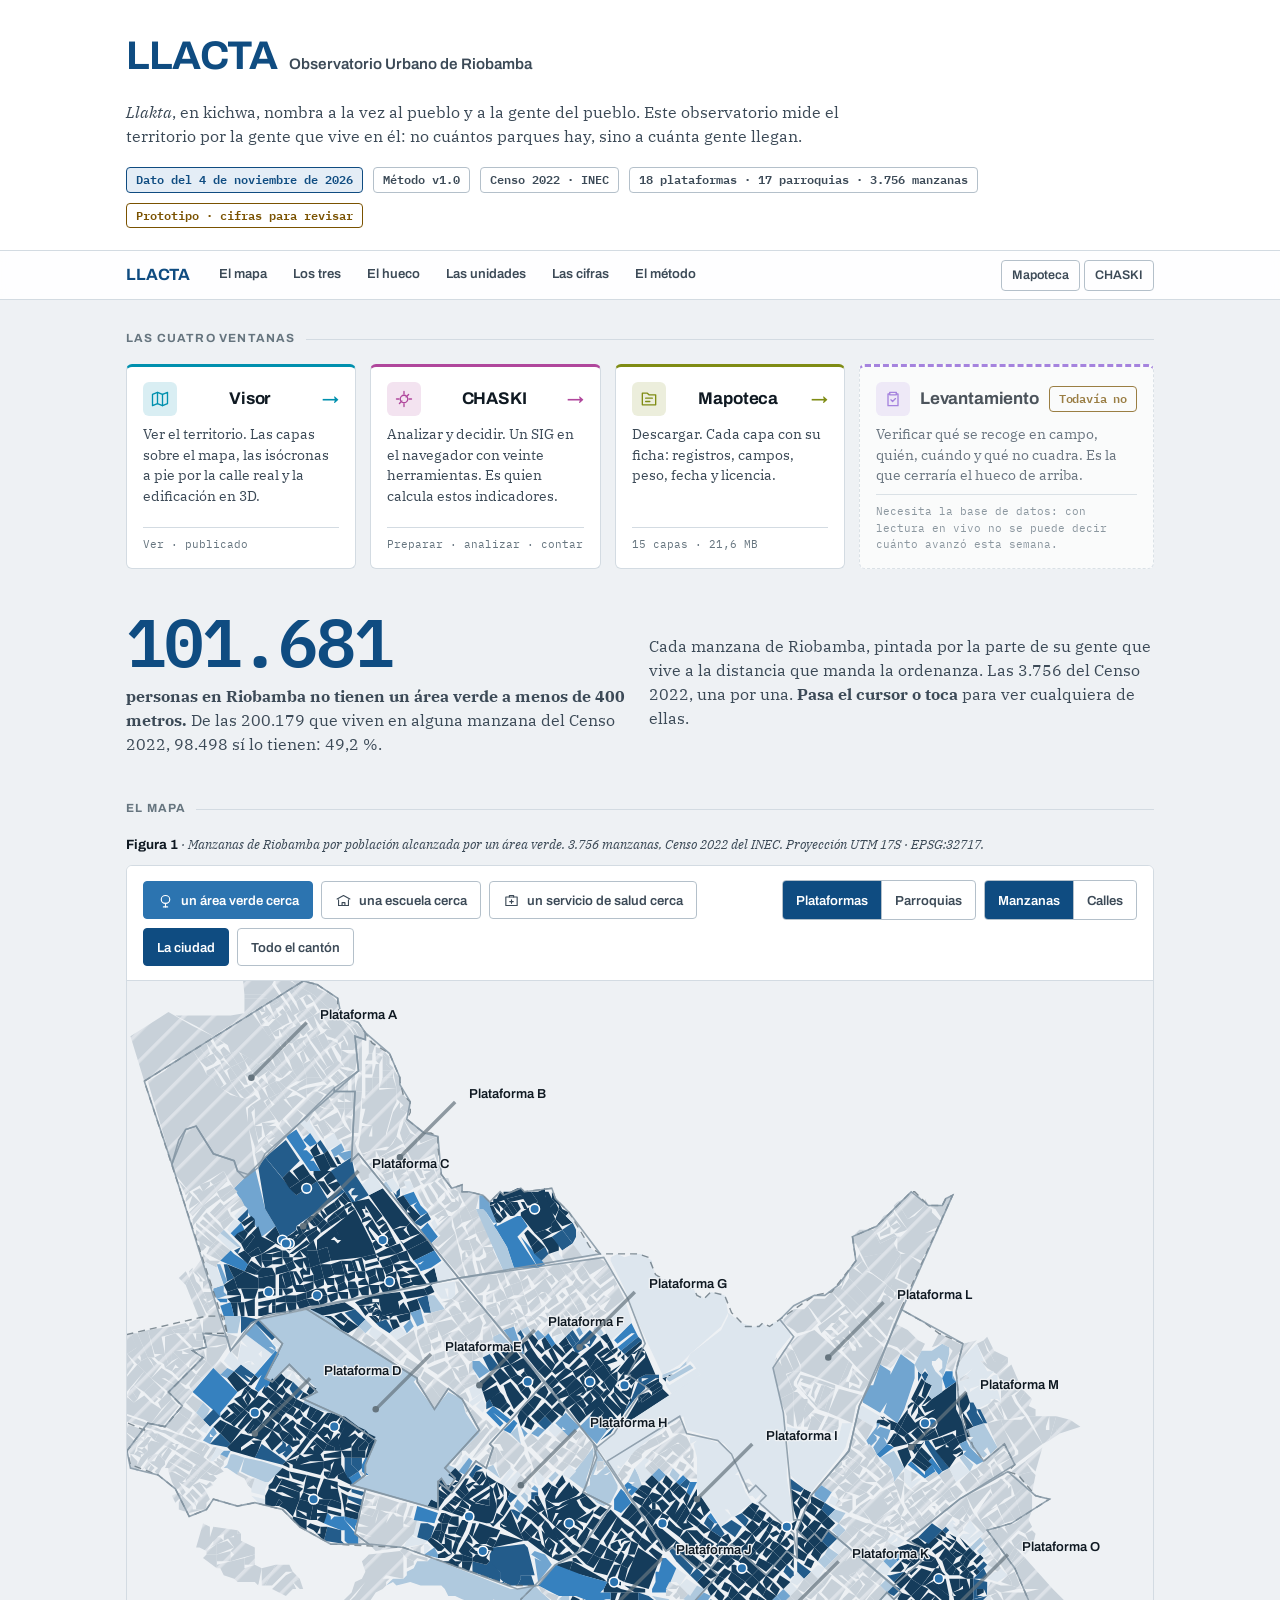
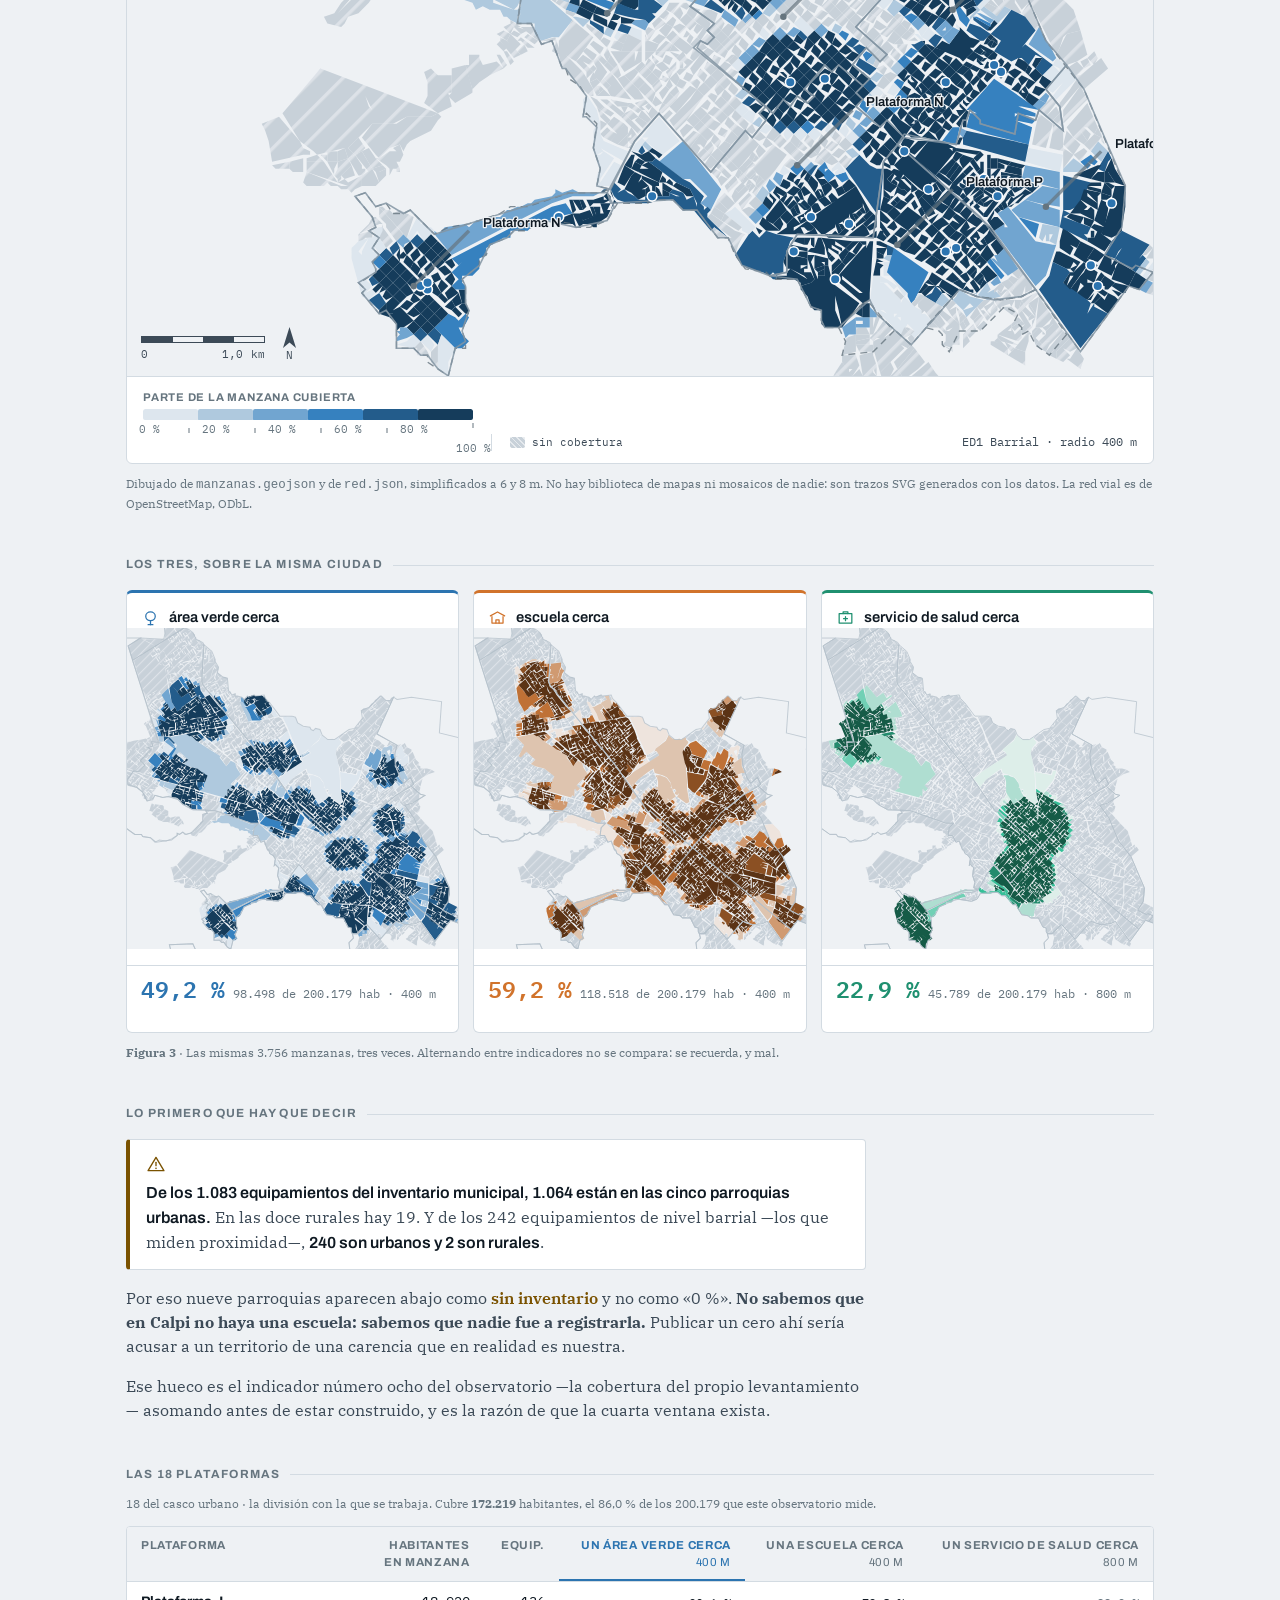
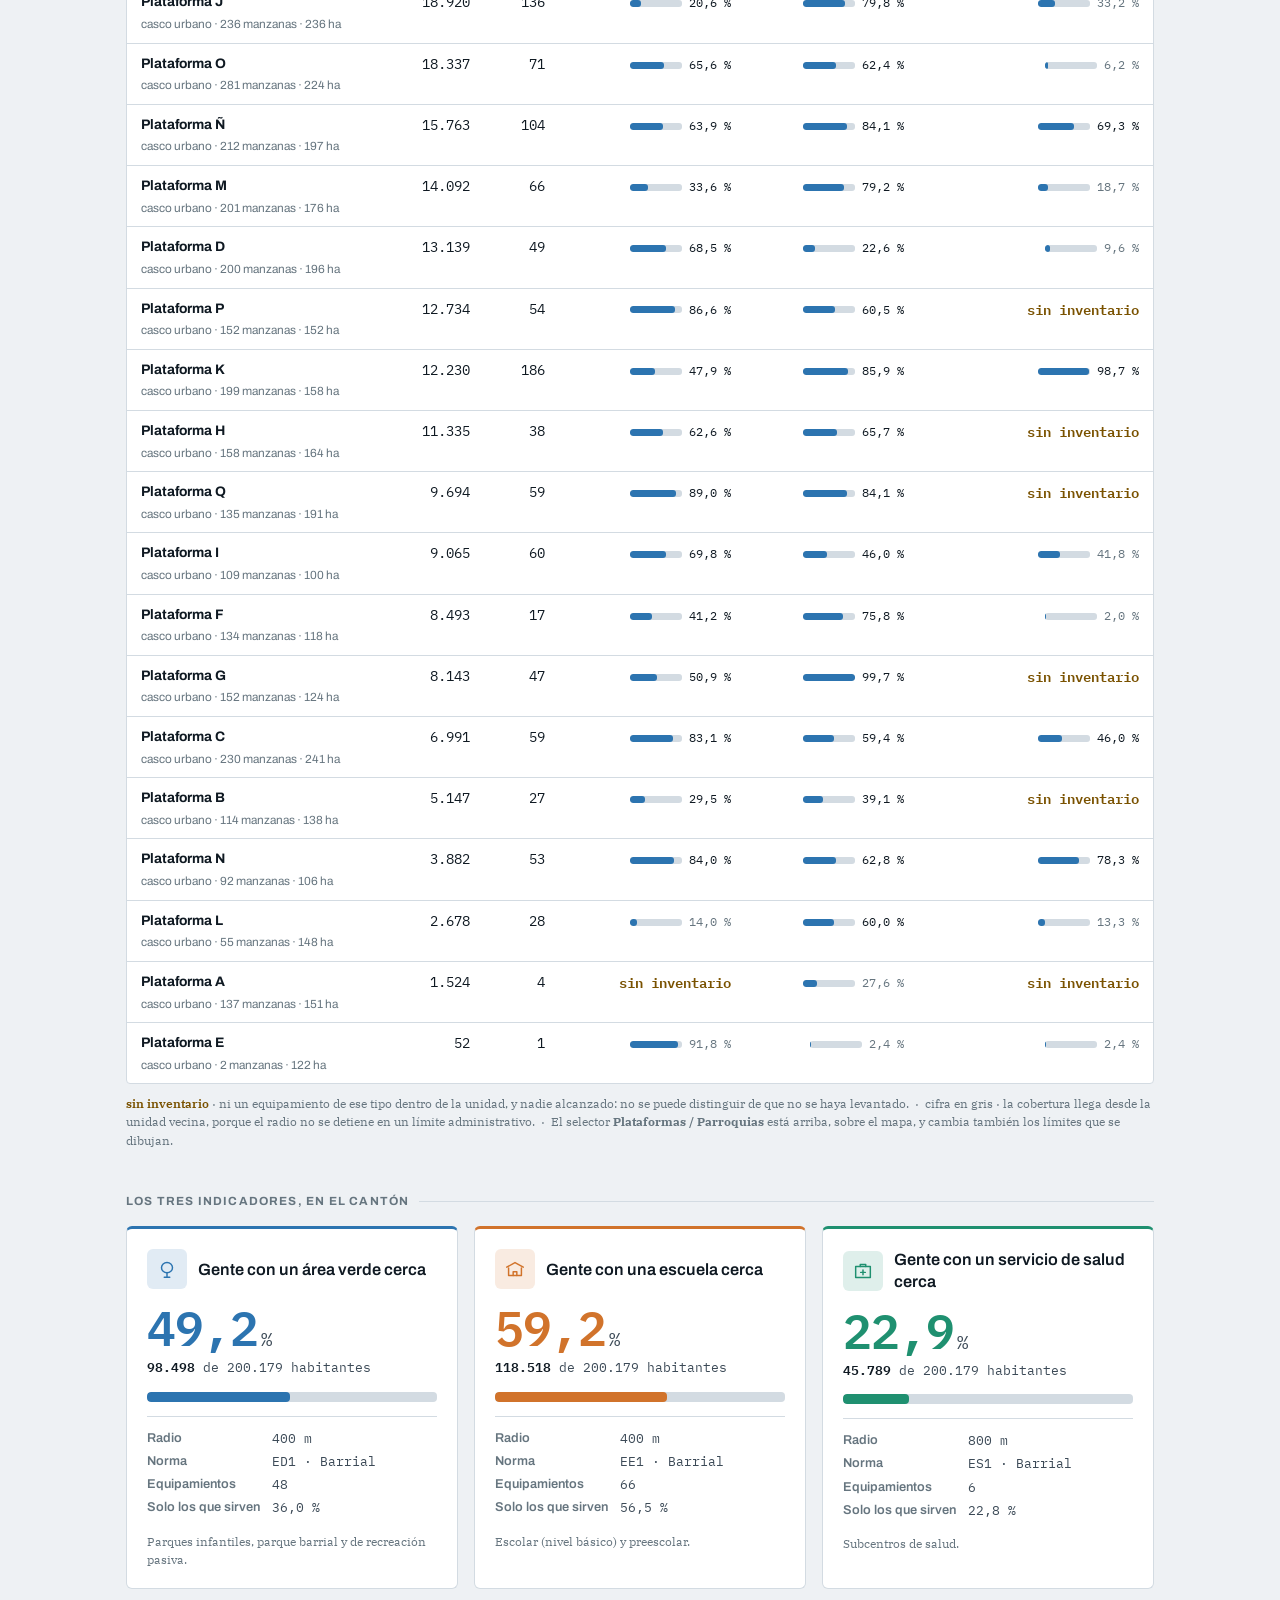
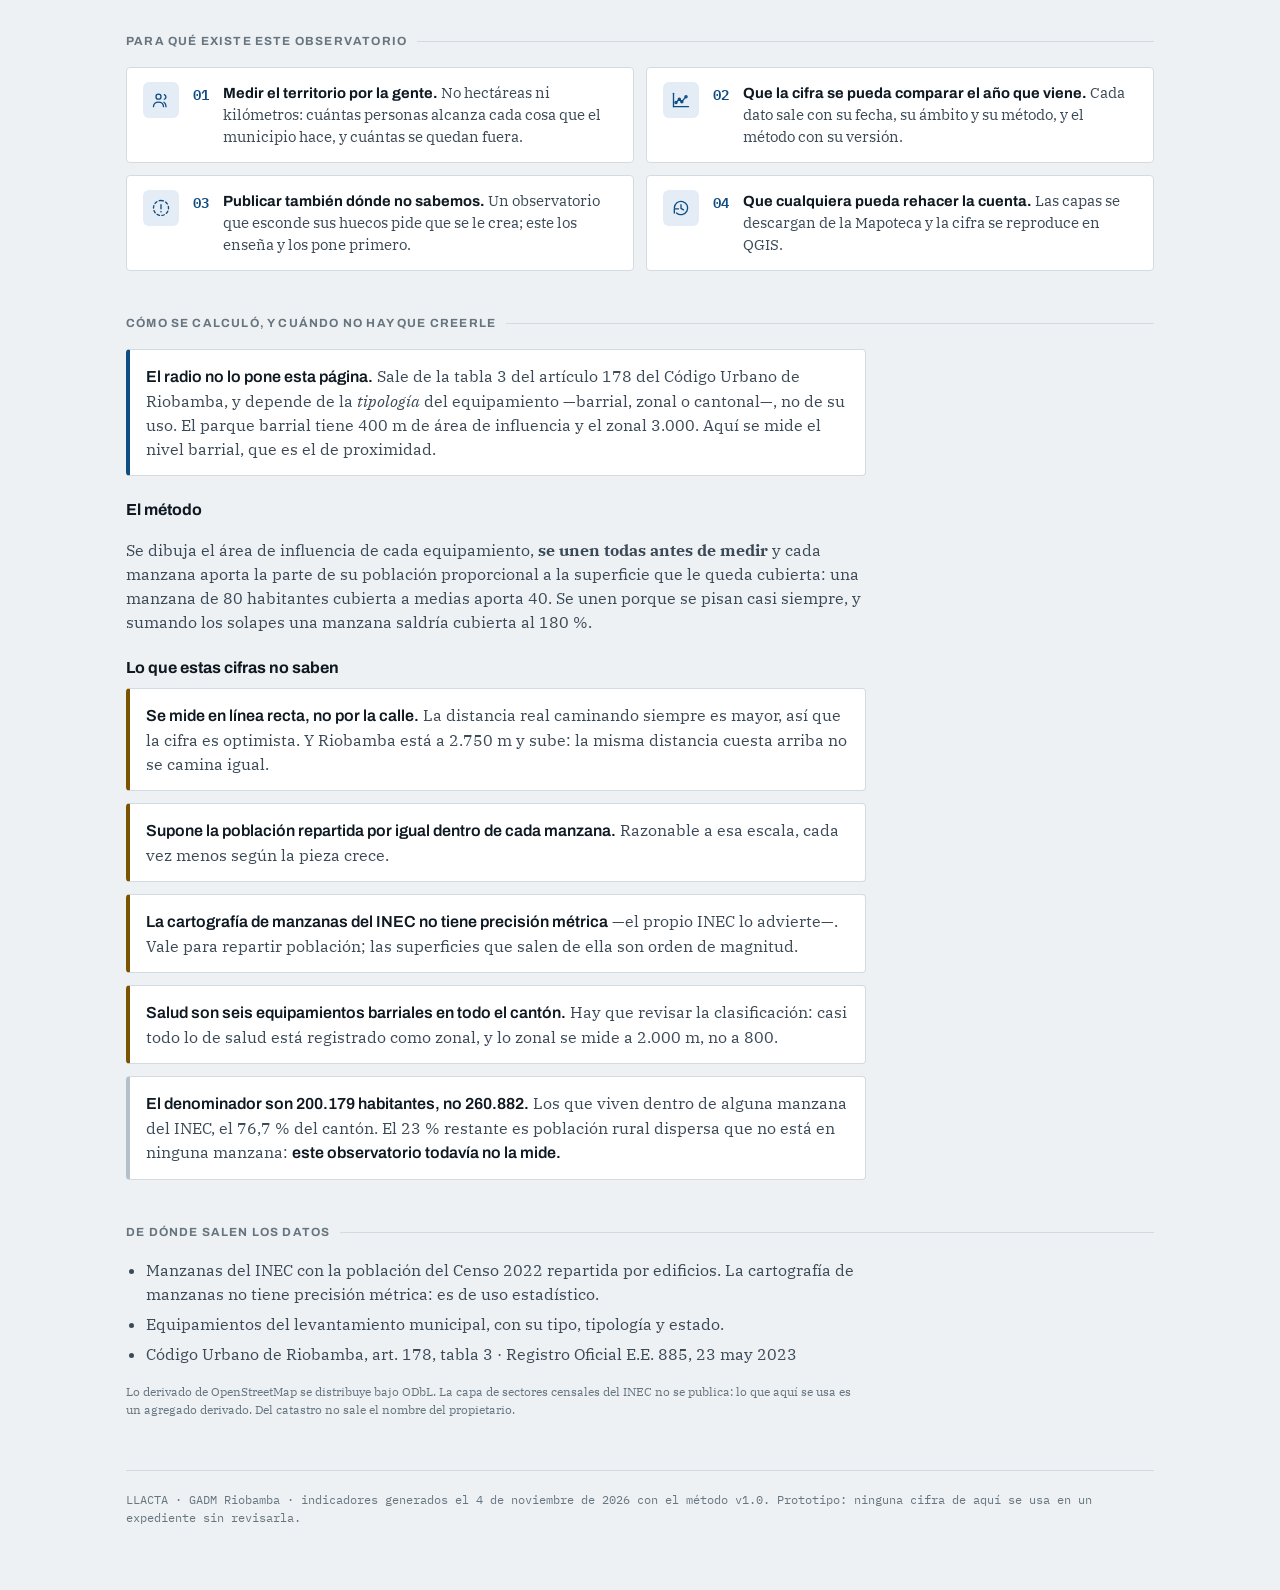
==== commit c04ae125: "El grosor deja de depender del acercamiento, y el mapa gana el contexto que le faltaba EL TRAZO ESTA" ====
--- a/index.html
+++ b/index.html
@@ -7,7 +7,7 @@
 <link rel="preconnect" href="https://fonts.googleapis.com">
 <link rel="preconnect" href="https://fonts.gstatic.com" crossorigin>
 <link href="https://fonts.googleapis.com/css2?family=Archivo:wght@400;600;700&family=IBM+Plex+Mono:wght@400;600&family=IBM+Plex+Serif:wght@400&display=swap" rel="stylesheet">
-<link rel="stylesheet" href="estilo.css?v=1794195495">
+<link rel="stylesheet" href="estilo.css?v=1794196666">
 </head>
 <body>
 
@@ -247,12 +247,12 @@
 </div>
 
 <script src="datos/indicadores.js?v=1793828978"></script>
-<script src="datos/escalas.js?v=1794195822"></script>
+<script src="datos/escalas.js?v=1794196642"></script>
 <script src="datos/capas.js?v=1793829216"></script>
-<script src="datos/mapa.js?v=1794195822"></script>
+<script src="datos/mapa.js?v=1794196642"></script>
 <script src="datos/red.js?v=1793914404"></script>
 <script src="comun.js?v=1793914880"></script>
 <script src="iconos.js?v=1793914880"></script>
-<script src="mapa.js?v=1794196004"></script>
+<script src="mapa.js?v=1794196703"></script>
 </body>
 </html>
--- a/estilo.css
+++ b/estilo.css
@@ -248,9 +248,21 @@
    las pastillas viven ahí dentro y con `width:100%` salían del tamaño de una
    tarjeta. */
 #svg-mapa, #svg-red{display:block; width:100%; height:auto; background:var(--gr-fondo)}
+/* EL GROSOR VA EN PIXELES DE PANTALLA, no en unidades del dibujo.
+   `vector-effect:non-scaling-stroke` desengancha el trazo de la escala del
+   viewBox. Sin él, acercarse a la ciudad encoge el viewBox, el navegador
+   escala todo con él y las calles engordan hasta empastarse: el damero del
+   centro se convertía en una mancha. Así la línea mide lo mismo en el cantón
+   y en la ciudad, y es la densidad la que crea el tono, no el grosor. */
 .mz{stroke:none; shape-rendering:geometricPrecision}
-.mz:hover{stroke:var(--gr-tinta); stroke-width:3; paint-order:stroke}
-.par{fill:none; stroke:var(--gr-borde-mapa); stroke-width:2; pointer-events:none; opacity:.85}
+.mz:hover{
+  stroke:var(--gr-tinta); stroke-width:2; vector-effect:non-scaling-stroke;
+  paint-order:stroke;
+}
+.par{
+  fill:none; stroke:var(--gr-borde-mapa); stroke-width:1.6;
+  vector-effect:non-scaling-stroke; pointer-events:none; opacity:.85;
+}
 
 .mandos{
   display:flex; gap:8px; flex-wrap:wrap; align-items:center;
@@ -341,8 +353,15 @@
 }
 .lienzo--noche{background:var(--gr-noche)}
 .lienzo--noche #svg-mapa, .lienzo--noche #svg-red{background:var(--gr-noche)}
-.tramo-via{fill:none; stroke-linecap:round; stroke-linejoin:round; stroke-width:1.6}
-.lienzo--noche .par{stroke:#3C4752; stroke-width:1.5; opacity:.9}
+.tramo-via{
+  fill:none; stroke-linecap:round; stroke-linejoin:round;
+  stroke-width:1.1; vector-effect:non-scaling-stroke;
+}
+/* El trazo visible es de un pelo; para poder señalar una calle con el cursor
+   hace falta algo más ancho que un píxel, así que al pasar por encima se
+   engorda. El relleno transparente da superficie que señalar sin pintar nada. */
+.tramo-via:hover{stroke-width:4}
+.lienzo--noche .par{stroke:#56636F; stroke-width:1.4; opacity:.95}
 .lienzo--noche .leyenda{
   background:var(--gr-noche); color:#C3CDD6; border-top-color:#222A33;
 }
@@ -505,7 +524,10 @@
 .panel--2{--acento:var(--gr-s2)}
 .panel--3{--acento:var(--gr-s3)}
 .mz-l{stroke:none}
-.par-l{fill:none; stroke:var(--gr-linea-fuerte); stroke-width:2; opacity:.7}
+.par-l{
+  fill:none; stroke:var(--gr-linea-fuerte); stroke-width:1;
+  vector-effect:non-scaling-stroke; opacity:.75;
+}
 
 /* La tabla, con la columna del indicador elegido resaltada en su tono. */
 th.viva{color:var(--acento-sel)!important; box-shadow:inset 0 -2px 0 var(--acento-sel)}
@@ -567,3 +589,22 @@
 .ventanas--cabecera .ventana p{font-size:.86rem}
 .ventanas--cabecera .ventana .pie{padding-top:8px; font-size:.7rem}
 .ventanas--cabecera .ventana h3{font-size:1.06rem}
+
+/* ---------------------------------------------------------------------------
+   EL CONTEXTO DEL MAPA
+   Hasta aquí el mapa enseñaba el efecto sin la causa: se veía a quién alcanza
+   un parque y no se veía dónde está el parque. Los puntos son los
+   equipamientos que producen esa cobertura, y el límite urbano dice dónde
+   acaba la ciudad — sin él no se distingue «sin cobertura» de «es campo».
+--------------------------------------------------------------------------- */
+.equip{
+  fill:var(--acento-sel); stroke:var(--gr-superficie); stroke-width:1.6;
+  vector-effect:non-scaling-stroke; pointer-events:none;
+}
+.lienzo--noche .equip{stroke:var(--gr-noche); fill:#fff}
+.urbano{
+  fill:none; stroke:var(--gr-tinta-3); stroke-width:1.4;
+  vector-effect:non-scaling-stroke; stroke-dasharray:7 5;
+  pointer-events:none; opacity:.8;
+}
+.lienzo--noche .urbano{stroke:#7E8C99; opacity:.95}
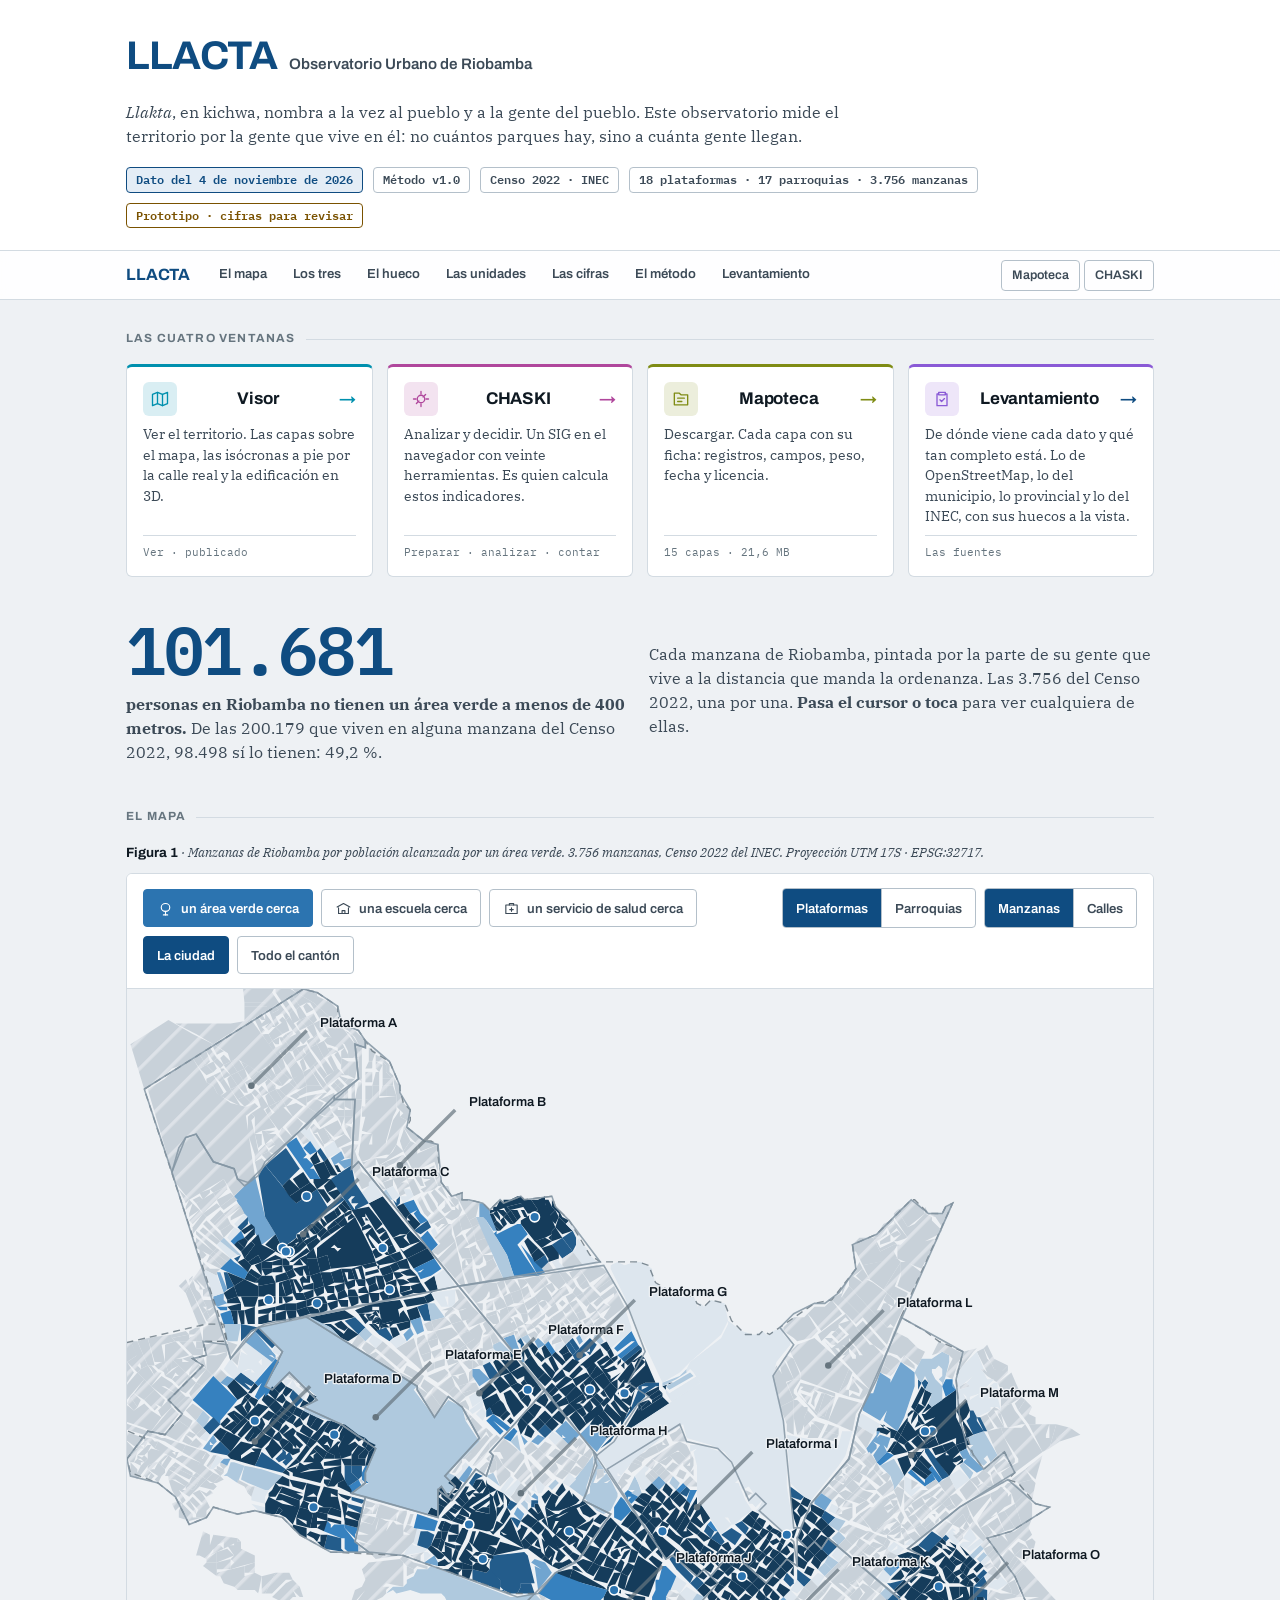
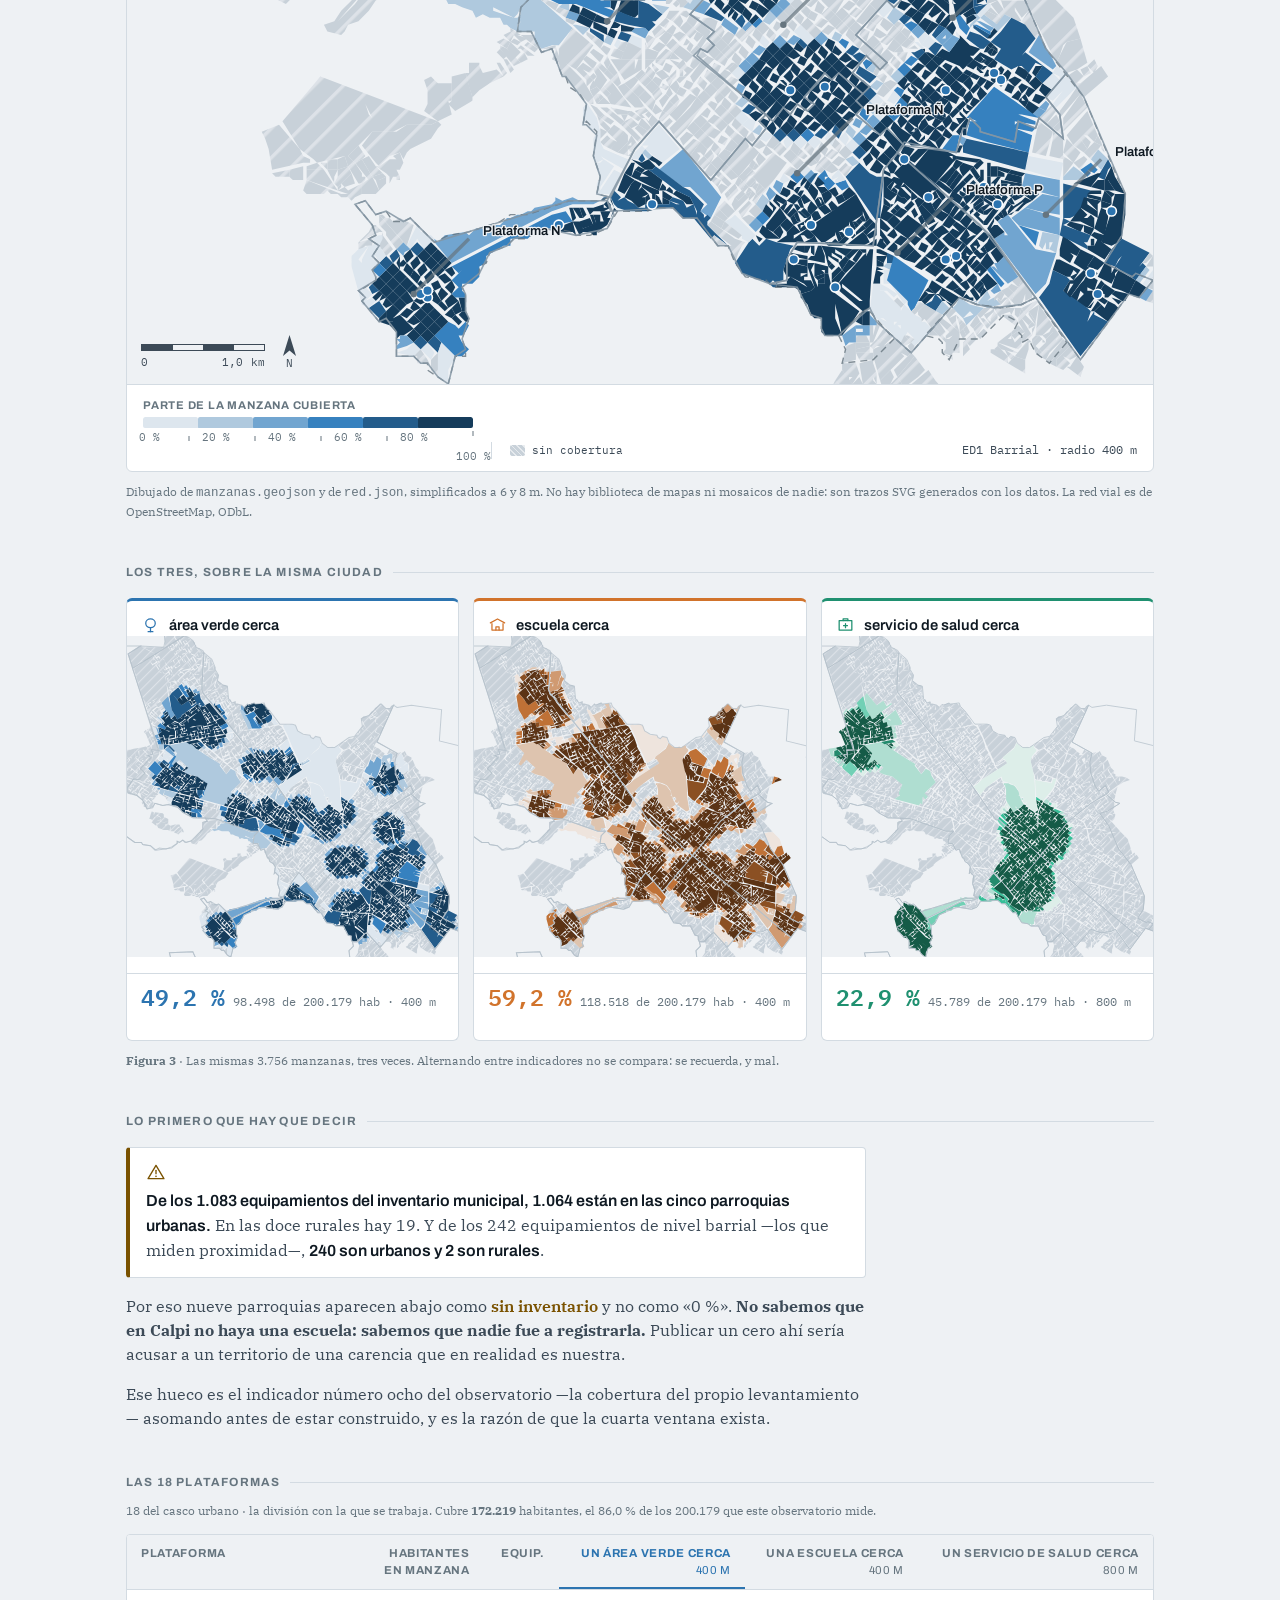
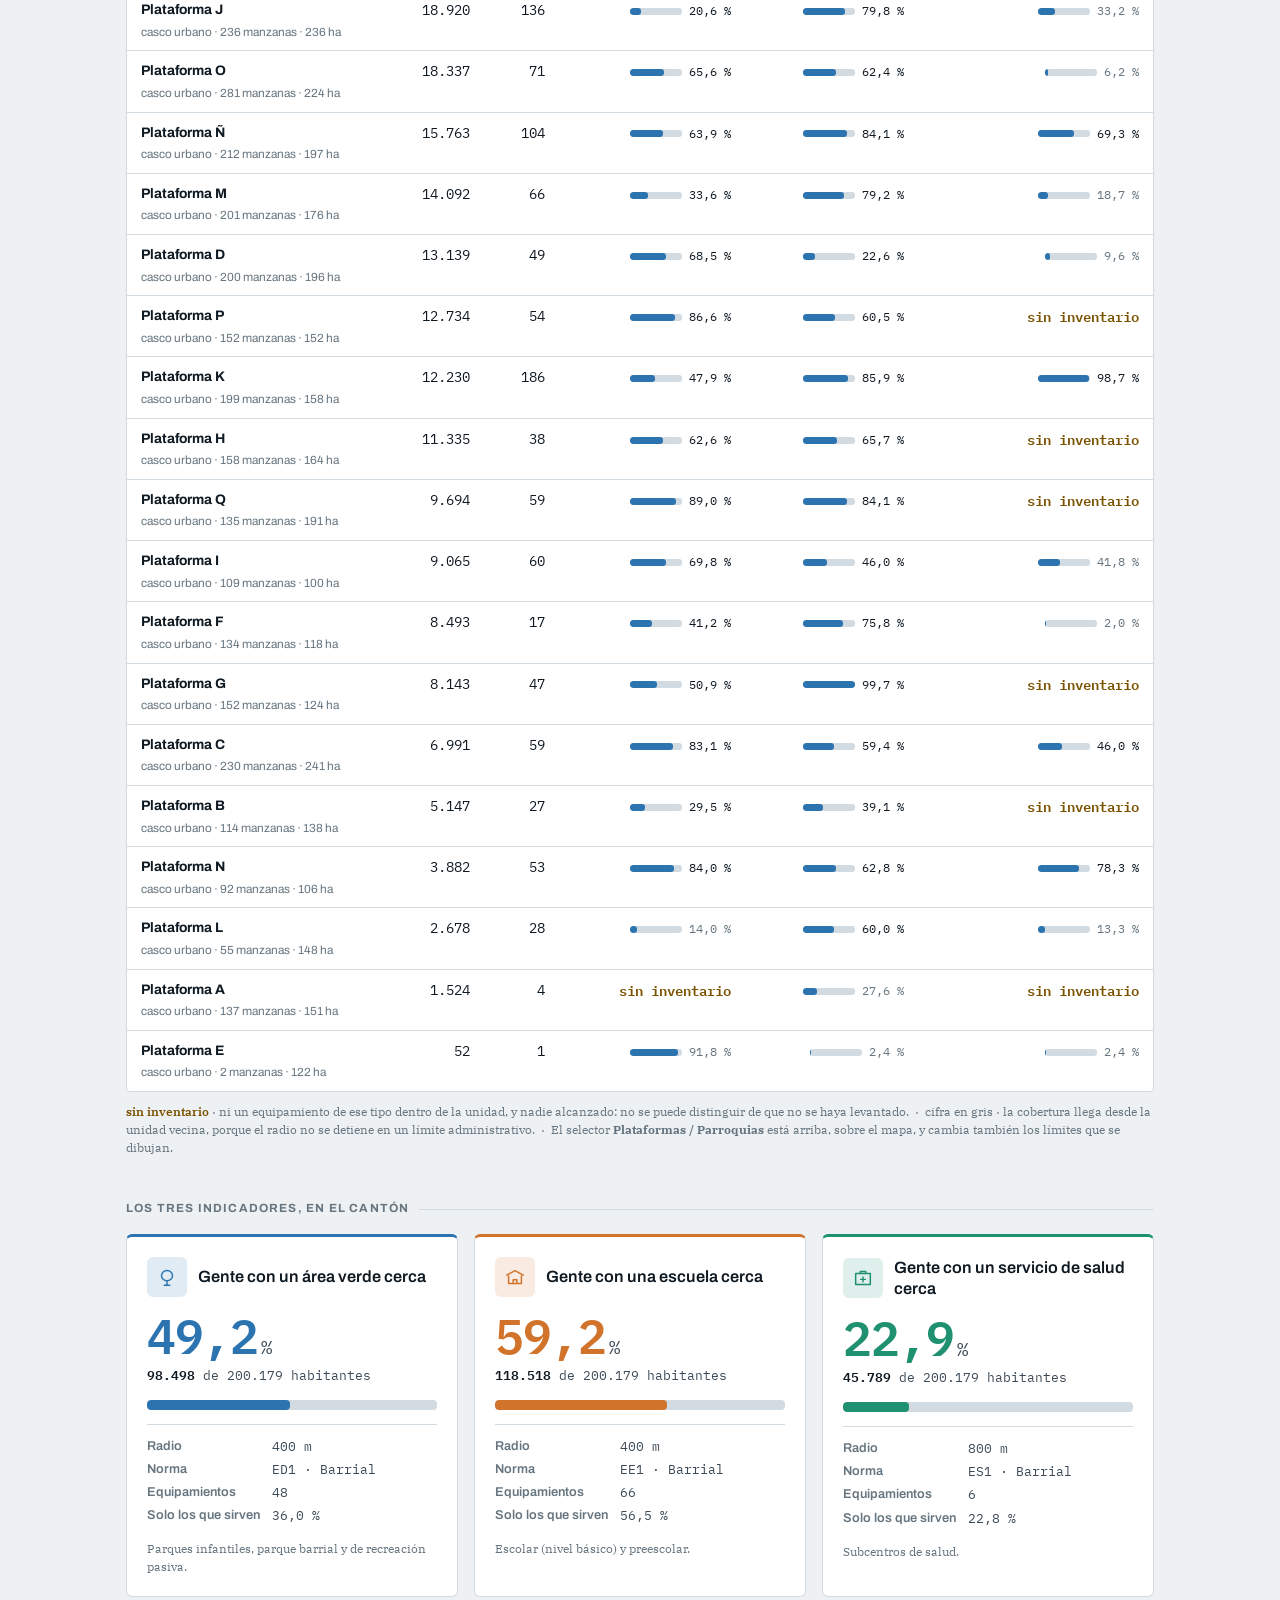
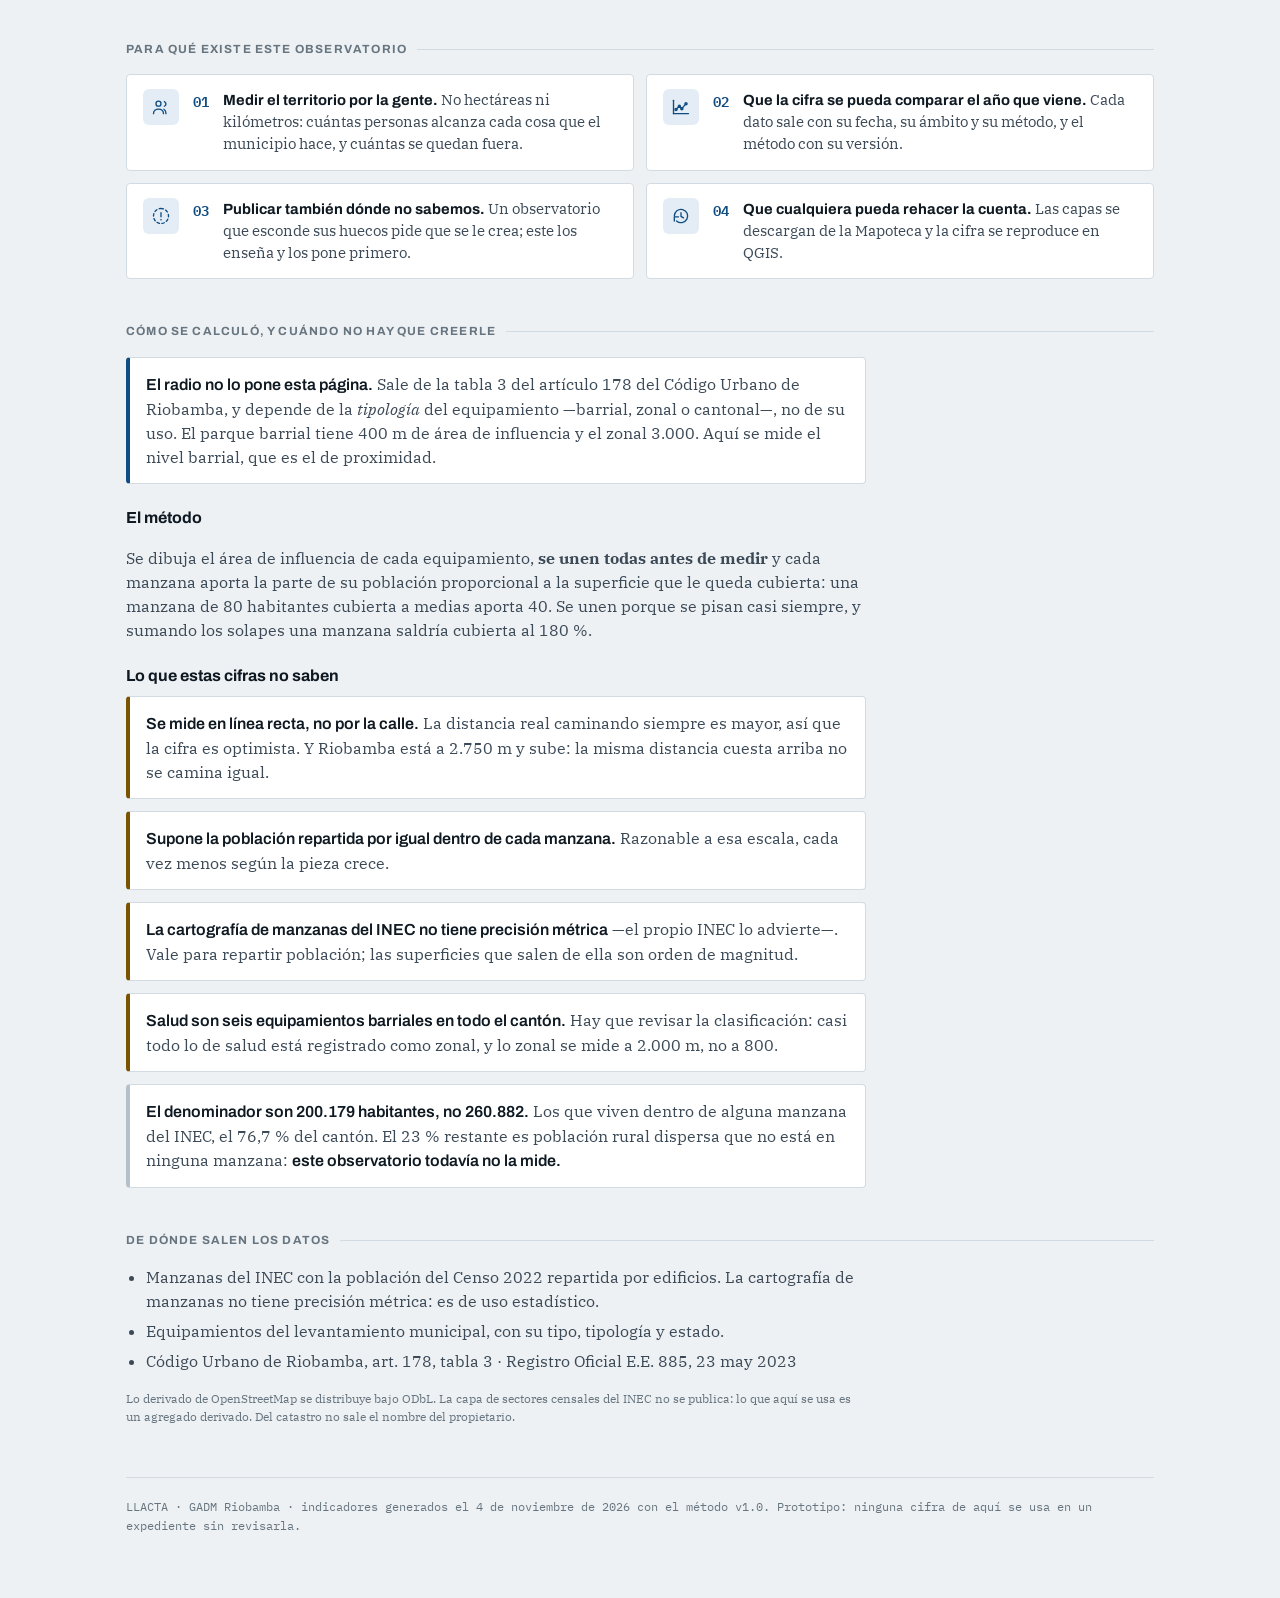
==== commit 54ce2539: "Levantamiento deja de ser una promesa: la carpeta de donde viene cada dato La cuarta ventana decia «" ====
--- a/index.html
+++ b/index.html
@@ -7,7 +7,7 @@
 <link rel="preconnect" href="https://fonts.googleapis.com">
 <link rel="preconnect" href="https://fonts.gstatic.com" crossorigin>
 <link href="https://fonts.googleapis.com/css2?family=Archivo:wght@400;600;700&family=IBM+Plex+Mono:wght@400;600&family=IBM+Plex+Serif:wght@400&display=swap" rel="stylesheet">
-<link rel="stylesheet" href="estilo.css?v=1794196666">
+<link rel="stylesheet" href="estilo.css?v=1794196965">
 </head>
 <body>
 
@@ -35,6 +35,7 @@
     <a class="salto" href="#parroquias">Las unidades</a>
     <a class="salto" href="#cifras">Las cifras</a>
     <a class="salto" href="#metodo">El método</a>
+    <a class="salto" href="levantamiento.html">Levantamiento</a>
     <span class="fuera">
       <a href="mapoteca.html">Mapoteca</a>
       <a href="https://alvarocmoya22-art.github.io/gadmr-chaski/">CHASKI</a>
@@ -67,13 +68,13 @@
          licencia.</p>
       <div class="pie" id="pie-mapoteca">El catálogo</div>
     </a>
-    <div class="ventana ventana--4" aria-disabled="true">
-      <h3><span class="ico-caja" data-ico="levantamiento"></span>Levantamiento <span class="gr-chip gr-chip--aviso">Todavía no</span></h3>
-      <p>Verificar qué se recoge en campo, quién, cuándo y qué no cuadra. Es la
-         que cerraría el hueco de arriba.</p>
-      <div class="pie">Necesita la base de datos: con lectura en vivo no se
-         puede decir cuánto avanzó esta semana.</div>
-    </div>
+    <a class="ventana ventana--4" href="levantamiento.html">
+      <h3><span class="ico-caja" data-ico="levantamiento"></span>Levantamiento <span class="flecha">→</span></h3>
+      <p>De dónde viene cada dato y qué tan completo está. Lo de OpenStreetMap,
+         lo del municipio, lo provincial y lo del INEC, con sus huecos a la
+         vista.</p>
+      <div class="pie" id="pie-levantamiento">Las fuentes</div>
+    </a>
   </div>
 
 
@@ -248,7 +249,7 @@
 
 <script src="datos/indicadores.js?v=1793828978"></script>
 <script src="datos/escalas.js?v=1794196642"></script>
-<script src="datos/capas.js?v=1793829216"></script>
+<script src="datos/capas.js?v=1794197023"></script>
 <script src="datos/mapa.js?v=1794196642"></script>
 <script src="datos/red.js?v=1793914404"></script>
 <script src="comun.js?v=1793914880"></script>
--- a/estilo.css
+++ b/estilo.css
@@ -608,3 +608,64 @@
   pointer-events:none; opacity:.8;
 }
 .lienzo--noche .urbano{stroke:#7E8C99; opacity:.95}
+
+/* ---------------------------------------------------------------------------
+   LEVANTAMIENTO · de dónde viene cada dato y qué tan completo está
+--------------------------------------------------------------------------- */
+.fuente{
+  background:var(--gr-superficie); border:1px solid var(--gr-linea);
+  border-left:4px solid var(--acento); border-radius:6px;
+  padding:18px 20px; margin-bottom:16px;
+}
+.fuente--osm{--acento:var(--gr-s6)}
+.fuente--gadm{--acento:var(--gr-s8)}
+.fuente--provincial{--acento:var(--gr-aviso)}
+.fuente--inec{--acento:var(--gr-s7)}
+.fuente h3{
+  margin:0 0 4px; font-size:1.12rem; font-weight:700;
+  display:flex; align-items:center; gap:10px; flex-wrap:wrap;
+}
+.fuente > p{
+  margin:0 0 14px; font-family:var(--prosa); font-size:.92rem;
+  color:var(--gr-tinta-2); max-width:74ch;
+}
+.capa-lev{
+  border-top:1px solid var(--gr-linea); padding:12px 0 2px;
+  display:grid; gap:4px 16px; grid-template-columns:1fr;
+}
+@media (min-width:700px){.capa-lev{grid-template-columns:minmax(0,230px) 1fr}}
+.capa-lev h4{
+  margin:0; font-size:.9rem; font-weight:600; font-family:var(--dato);
+}
+.capa-lev .meta{
+  font-family:var(--dato); font-size:.72rem; color:var(--gr-tinta-3);
+  display:block; margin-top:2px;
+}
+.relleno{display:flex; flex-direction:column; gap:5px}
+.campo{
+  display:grid; grid-template-columns:minmax(0,1fr) 92px 62px;
+  align-items:center; gap:10px; font-size:.78rem;
+}
+.campo b{
+  font-family:var(--dato); font-weight:400; color:var(--gr-tinta-2);
+  overflow:hidden; text-overflow:ellipsis; white-space:nowrap;
+}
+.campo.clave b{color:var(--gr-tinta); font-weight:600}
+.campo .medidor{height:7px; border-radius:3px; background:var(--gr-vacio); overflow:hidden}
+.campo .medidor i{display:block; height:100%; background:var(--acento); border-radius:3px}
+.campo .pc{
+  font-family:var(--dato); font-size:.74rem; text-align:right;
+  font-variant-numeric:tabular-nums; color:var(--gr-tinta-2);
+}
+.campo.flojo .medidor i{background:var(--gr-aviso)}
+.campo.flojo .pc{color:var(--gr-aviso); font-weight:600}
+.completo{font-family:var(--dato); font-size:.76rem; color:var(--gr-tinta-3)}
+
+/* La rodadura: una barra apilada con el hueco marcado. */
+.apilada{display:flex; height:30px; border-radius:4px; overflow:hidden; margin:4px 0 10px}
+.apilada i{display:block; position:relative}
+.apilada i + i{border-left:2px solid var(--gr-superficie)}
+.rod-leyenda{display:flex; flex-wrap:wrap; gap:14px; font-size:.78rem}
+.rod-leyenda span{display:flex; align-items:center; gap:7px; font-family:var(--dato)}
+.rod-leyenda i{width:14px; height:12px; border-radius:2px; display:block}
+.rod-leyenda .hueco{color:var(--gr-aviso); font-weight:600}
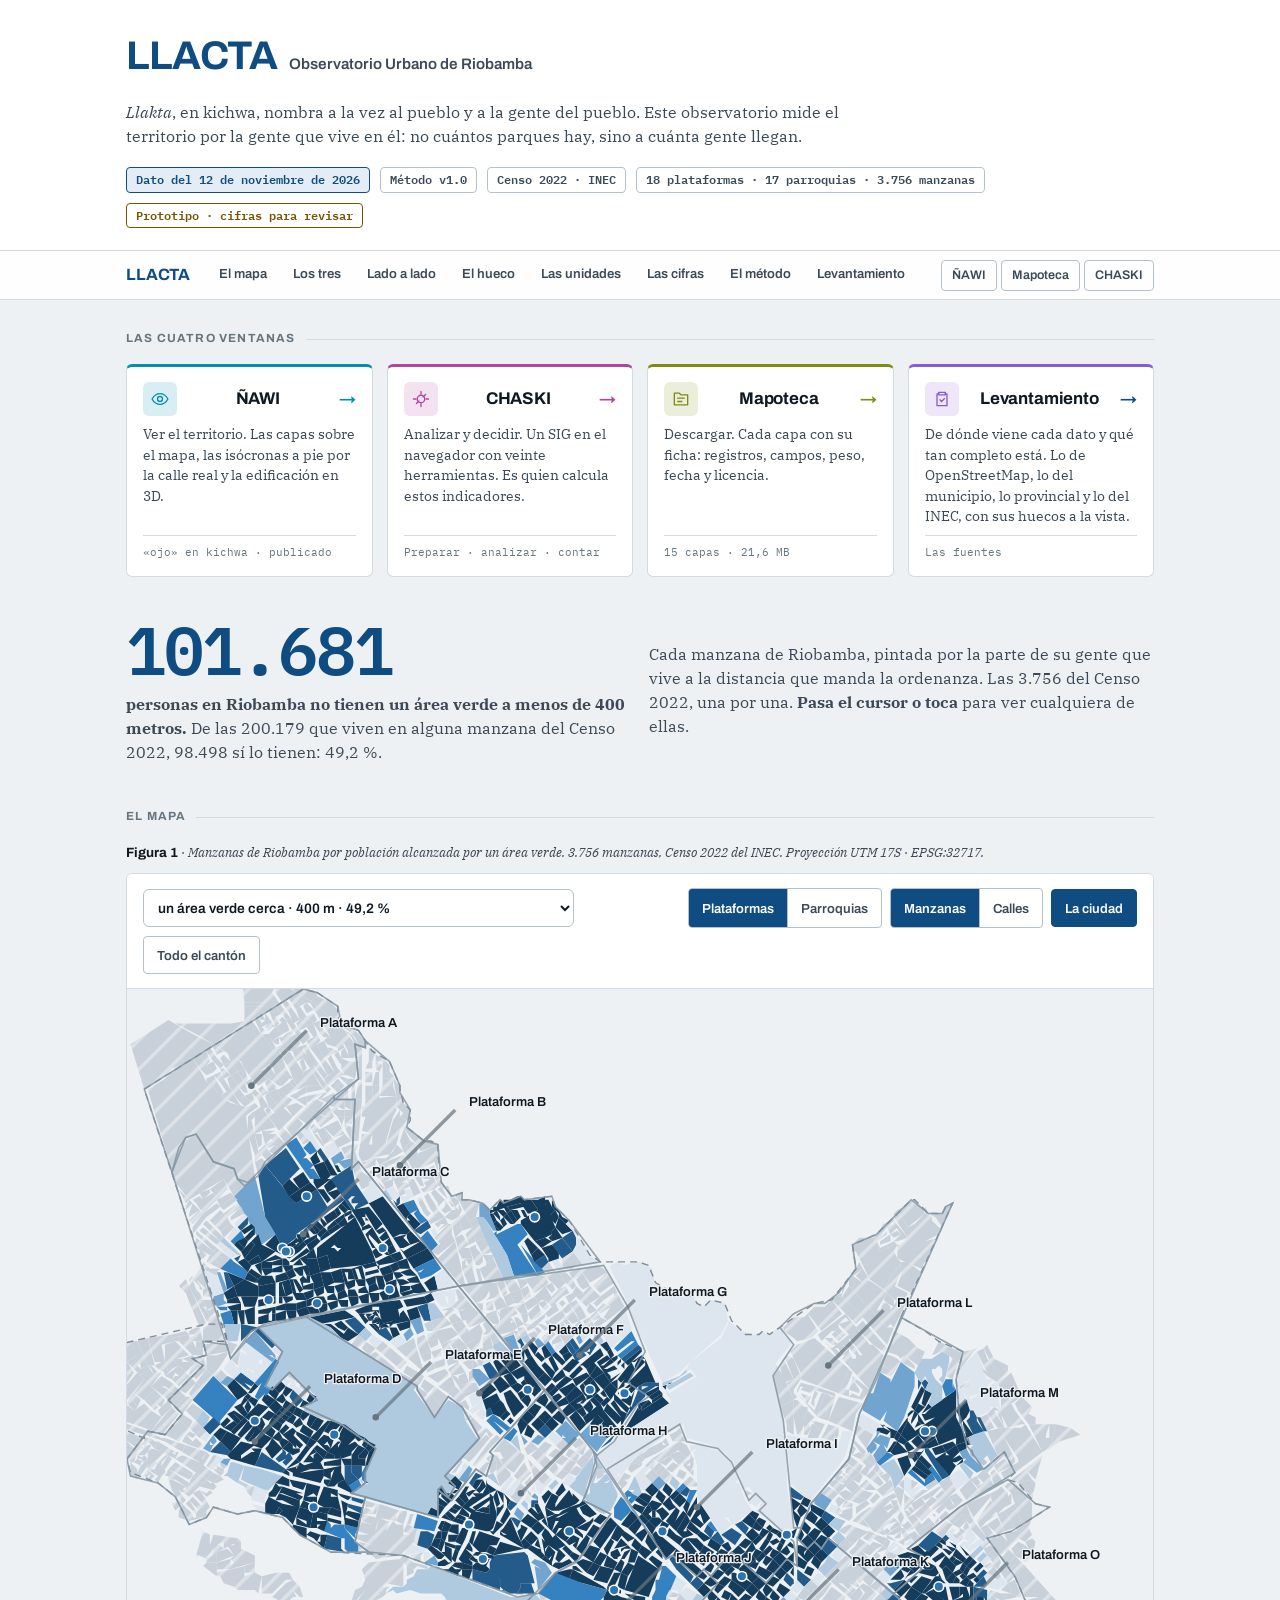
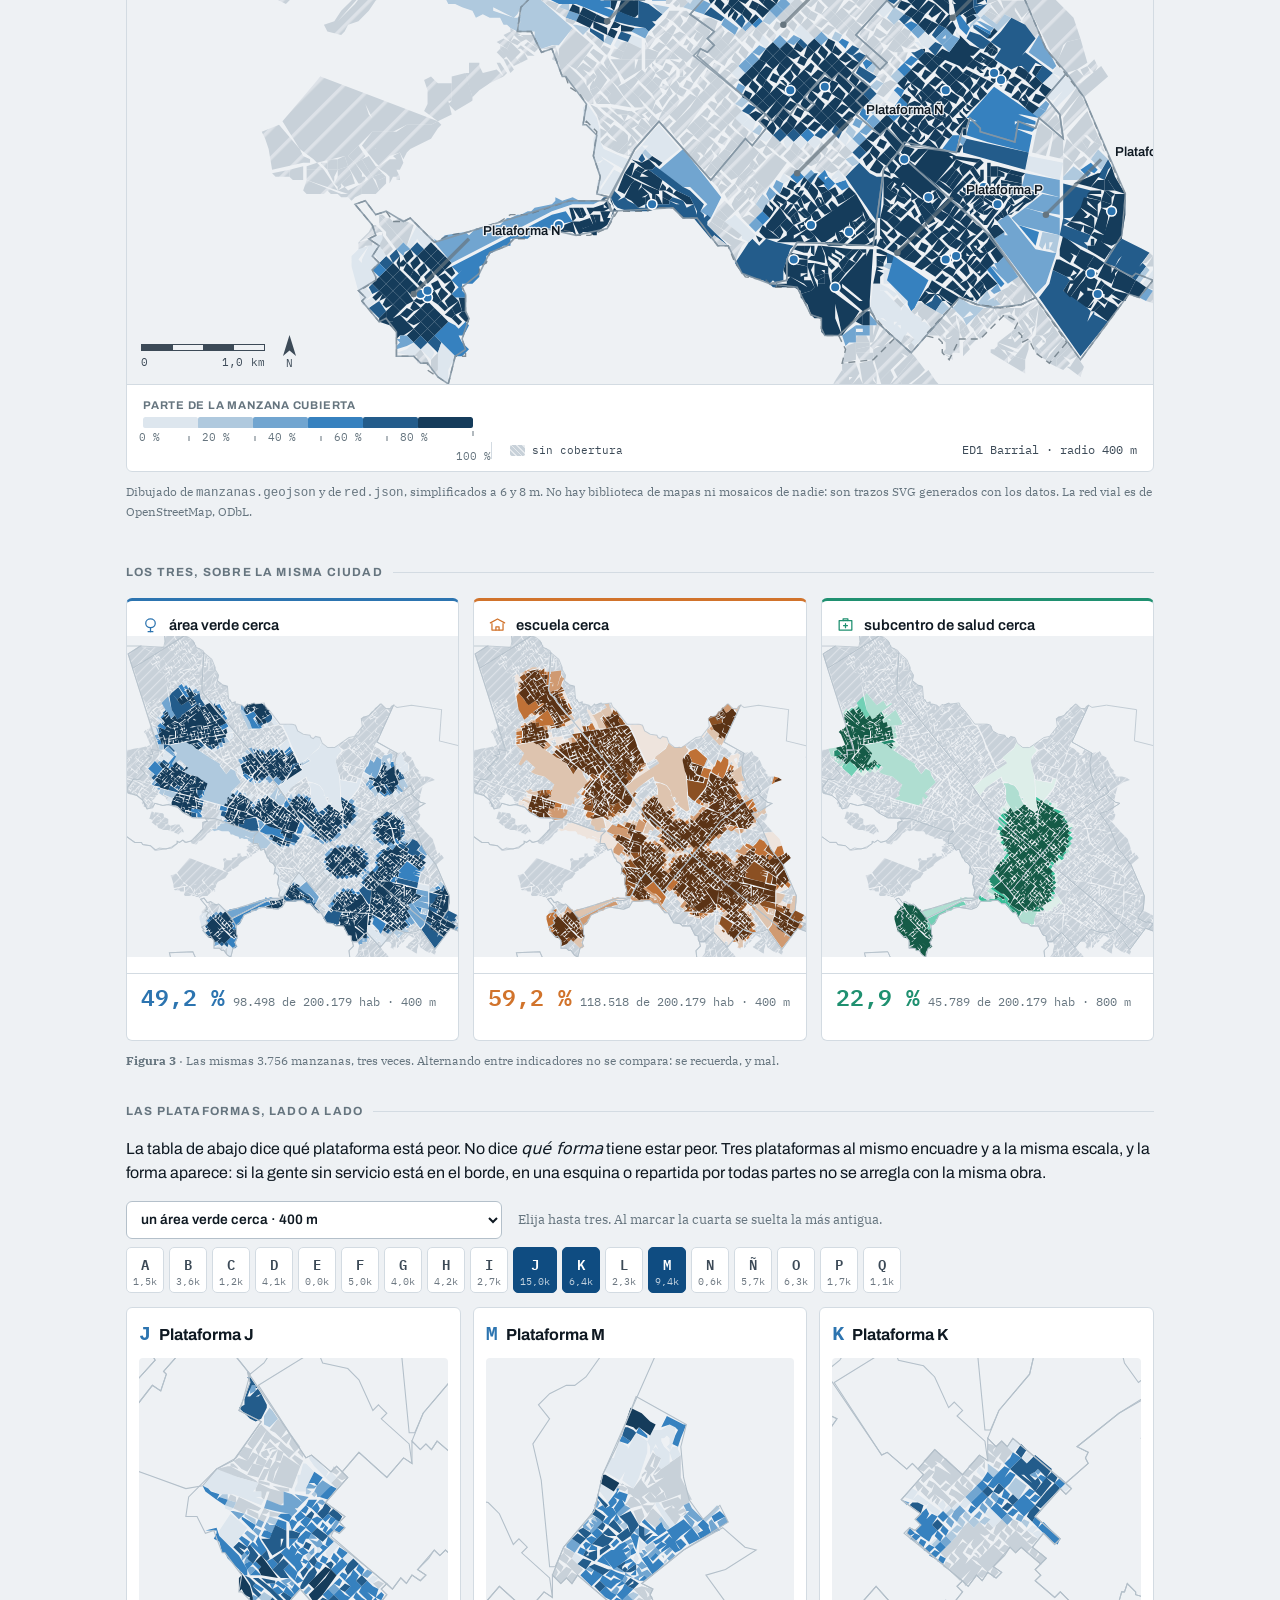
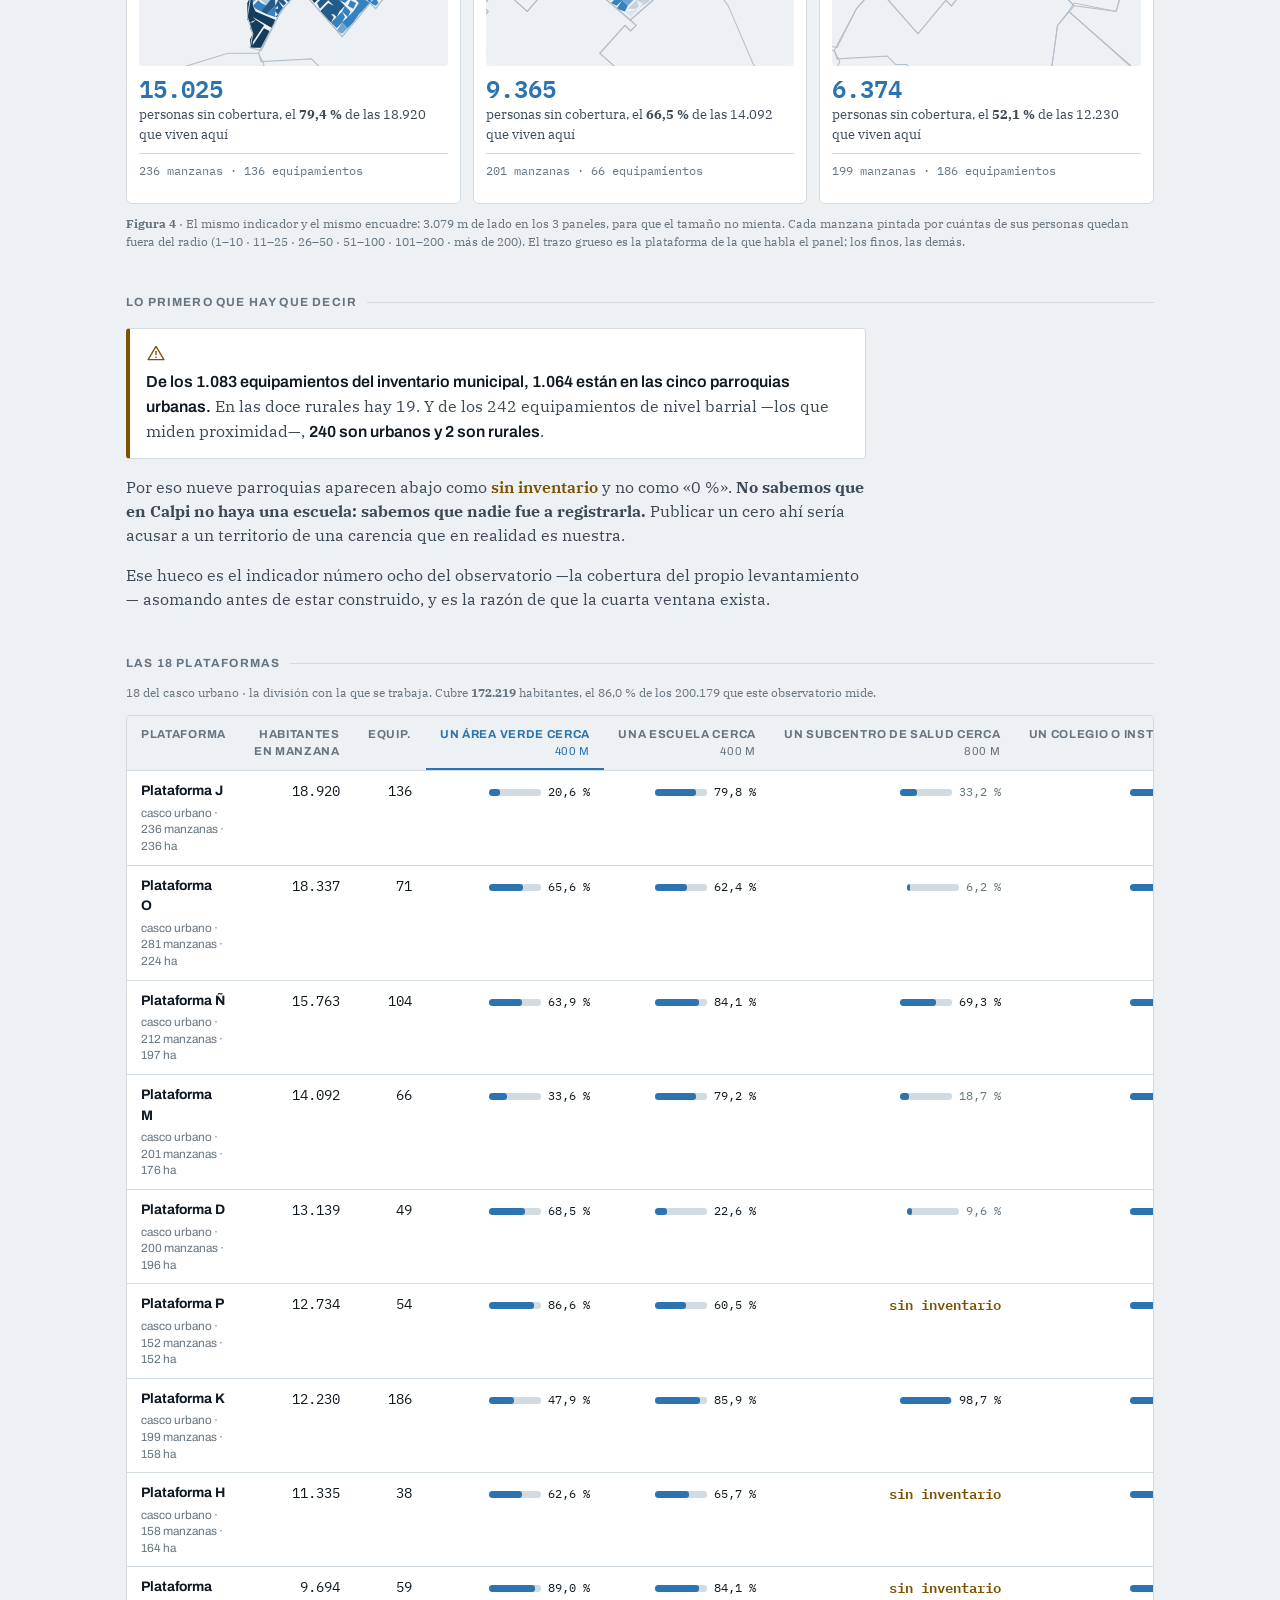
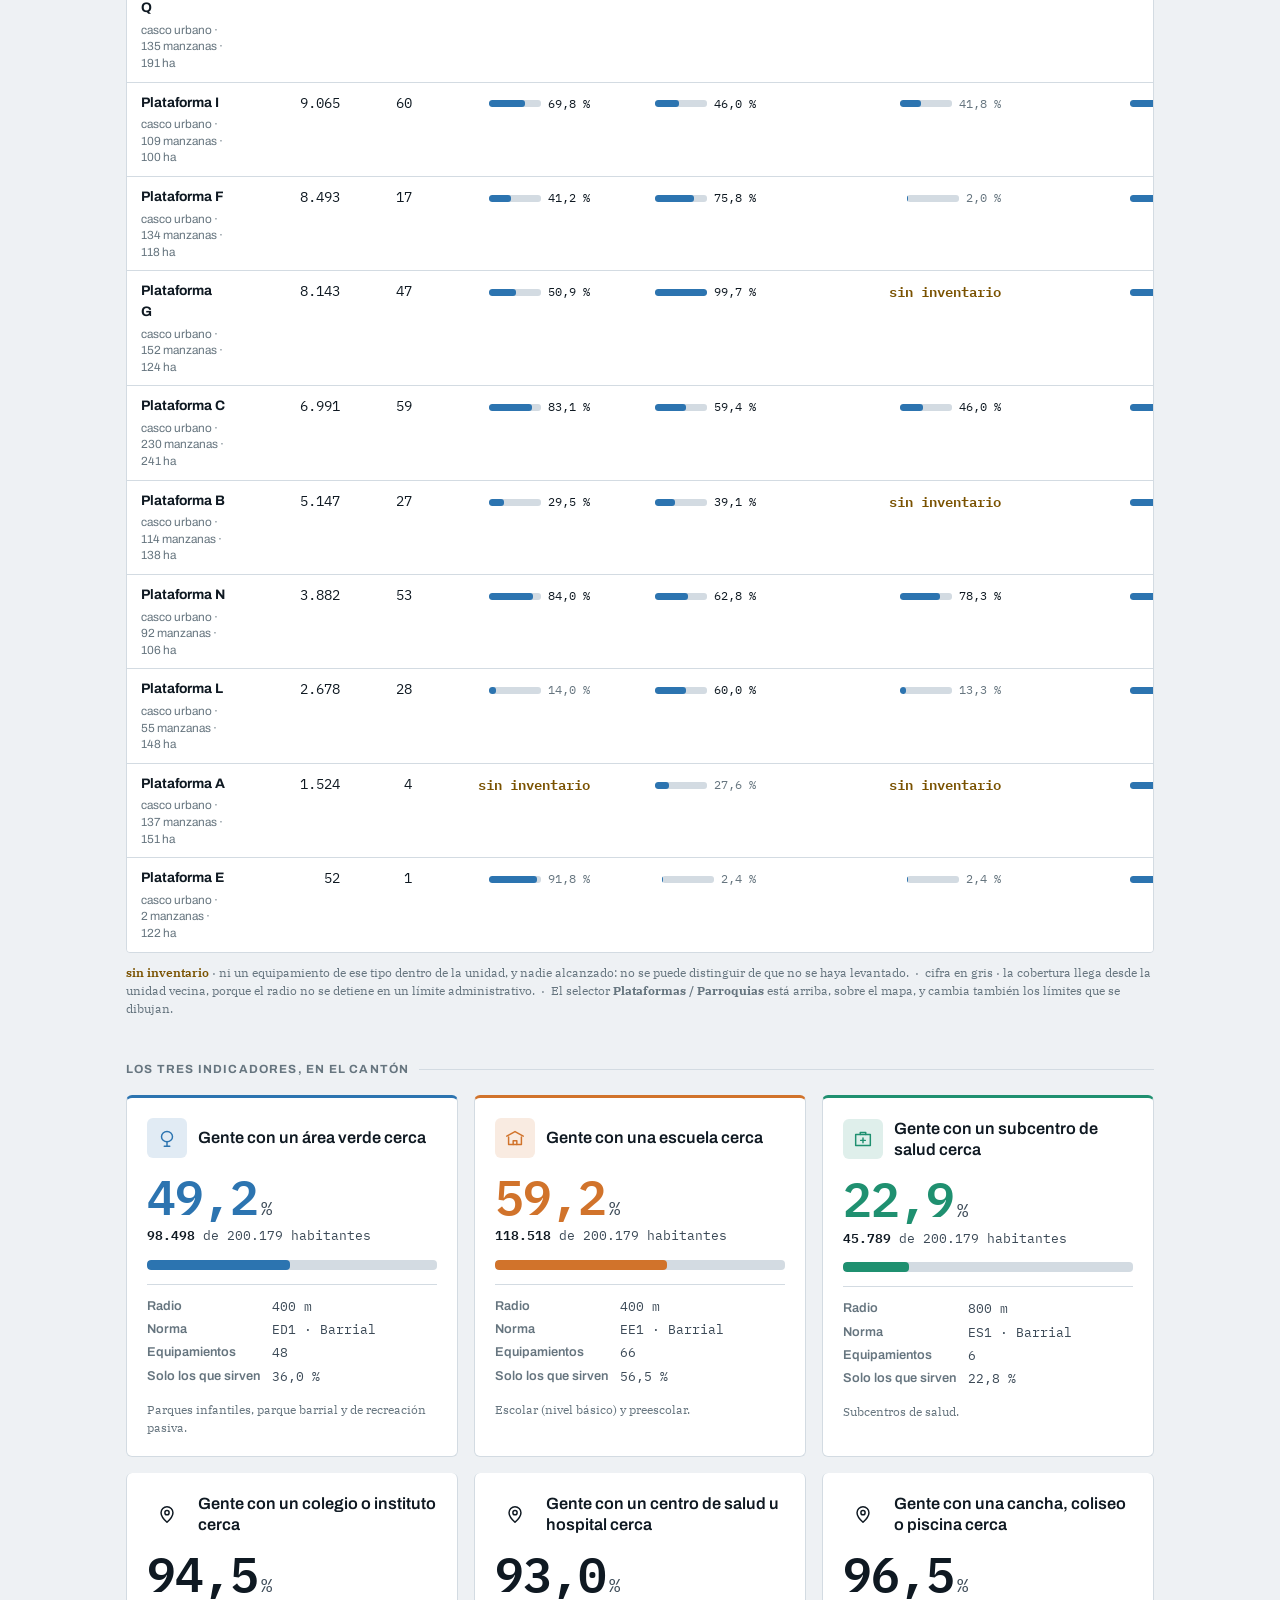
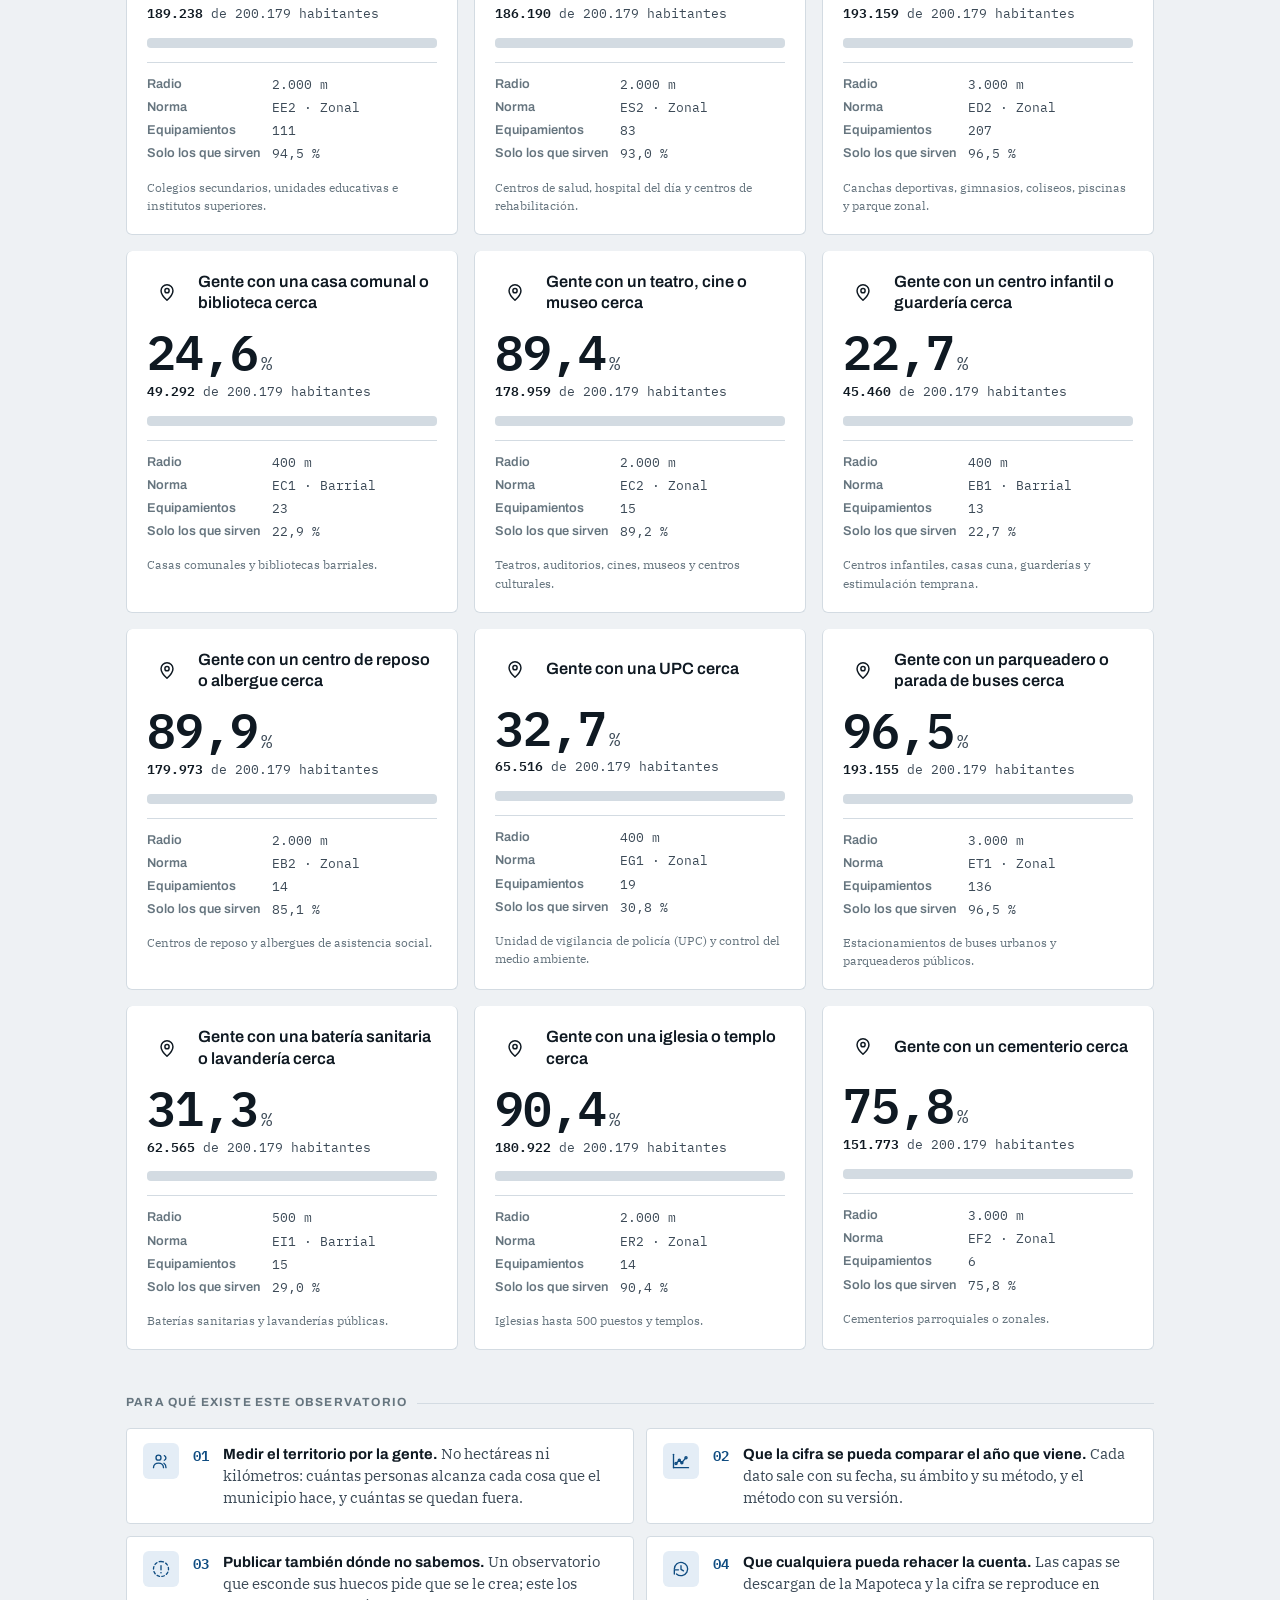
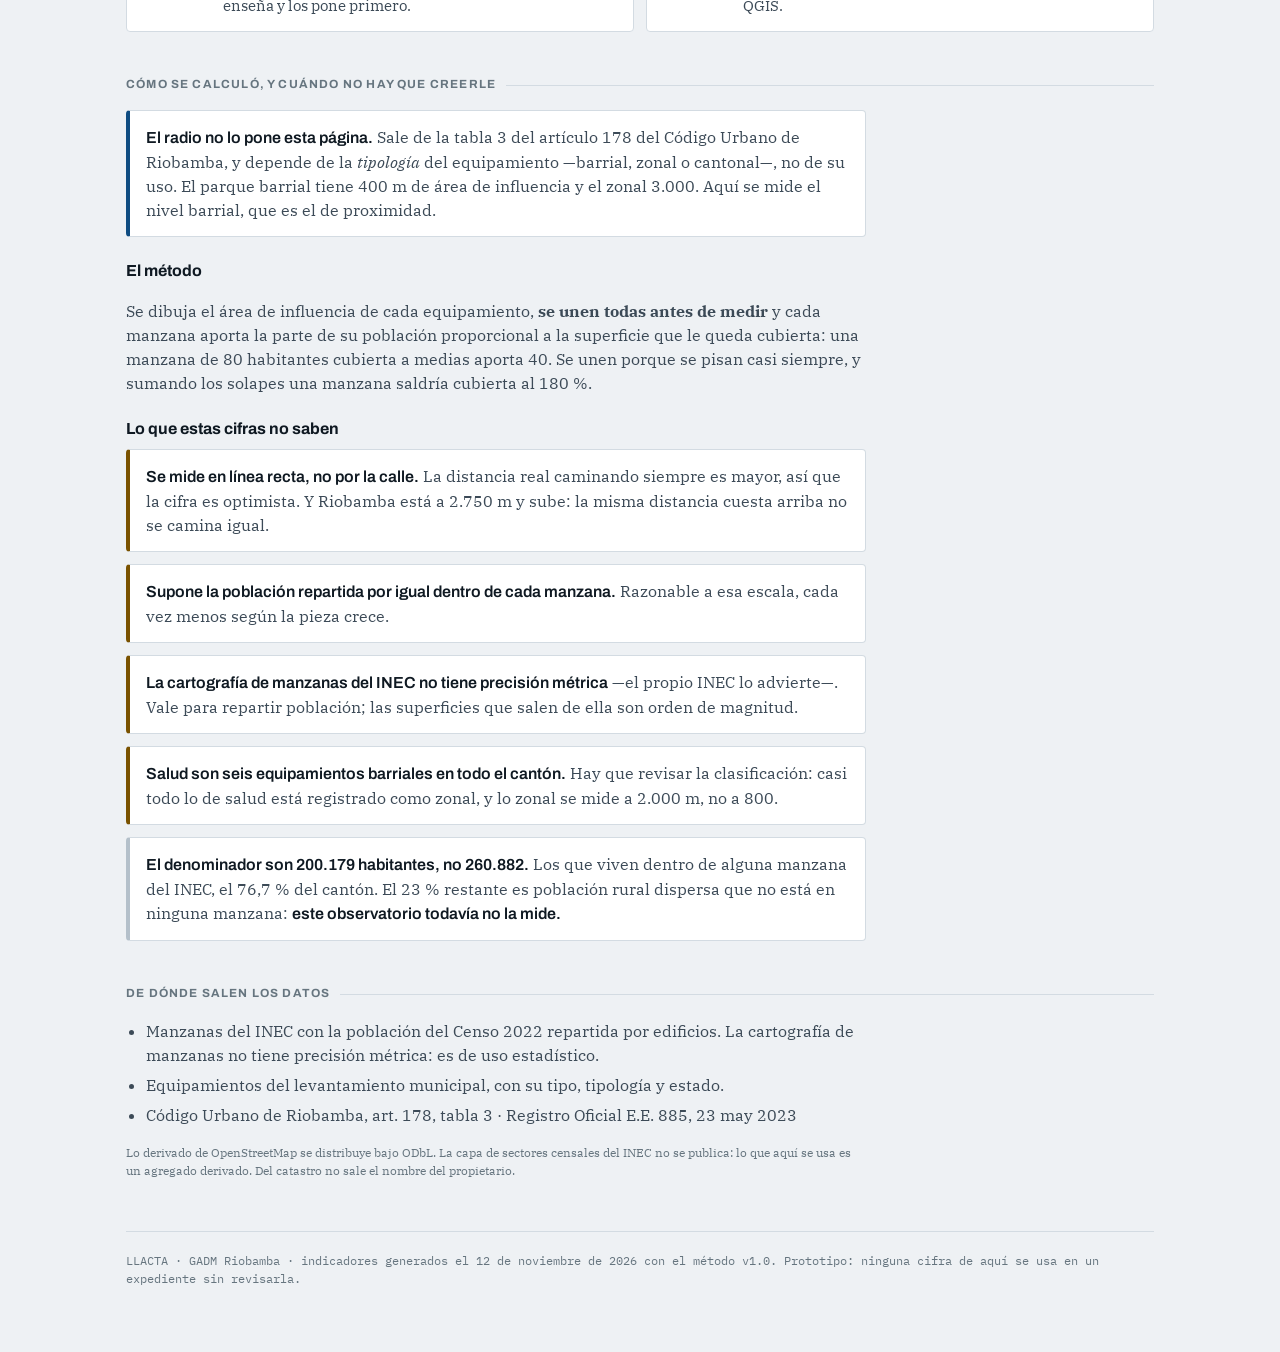
==== commit eb1da45a: "Quince indicadores en vez de tres, y las plataformas lado a lado Tres cosas, y las tres caen sobre i" ====
--- a/index.html
+++ b/index.html
@@ -7,7 +7,7 @@
 <link rel="preconnect" href="https://fonts.googleapis.com">
 <link rel="preconnect" href="https://fonts.gstatic.com" crossorigin>
 <link href="https://fonts.googleapis.com/css2?family=Archivo:wght@400;600;700&family=IBM+Plex+Mono:wght@400;600&family=IBM+Plex+Serif:wght@400&display=swap" rel="stylesheet">
-<link rel="stylesheet" href="estilo.css?v=1794196965">
+<link rel="stylesheet" href="estilo.css?v=1794505081">
 </head>
 <body>
 
@@ -31,12 +31,14 @@
     <a class="sigla" href="#arriba">LLACTA</a>
     <a class="salto" href="#mapa">El mapa</a>
     <a class="salto" href="#comparados">Los tres</a>
+    <a class="salto" href="#ladoalado">Lado a lado</a>
     <a class="salto" href="#hallazgo">El hueco</a>
     <a class="salto" href="#parroquias">Las unidades</a>
     <a class="salto" href="#cifras">Las cifras</a>
     <a class="salto" href="#metodo">El método</a>
     <a class="salto" href="levantamiento.html">Levantamiento</a>
     <span class="fuera">
+      <a href="https://alvarocmoya22-art.github.io/gadmr-visor-territorio/">ÑAWI</a>
       <a href="mapoteca.html">Mapoteca</a>
       <a href="https://alvarocmoya22-art.github.io/gadmr-chaski/">CHASKI</a>
     </span>
@@ -50,10 +52,10 @@
   <div class="ventanas ventanas--cabecera">
     <a class="ventana ventana--1"
        href="https://alvarocmoya22-art.github.io/gadmr-visor-territorio/">
-      <h3><span class="ico-caja" data-ico="visor"></span>Visor <span class="flecha">→</span></h3>
+      <h3><span class="ico-caja" data-ico="nawi"></span>ÑAWI <span class="flecha">→</span></h3>
       <p>Ver el territorio. Las capas sobre el mapa, las isócronas a pie por la
          calle real y la edificación en 3D.</p>
-      <div class="pie">Ver · publicado</div>
+      <div class="pie">«ojo» en kichwa · publicado</div>
     </a>
     <a class="ventana ventana--2"
        href="https://alvarocmoya22-art.github.io/gadmr-chaski/">
@@ -110,6 +112,26 @@
     <b>Figura 3</b> · Las mismas 3.756 manzanas, tres veces. Alternando entre
     indicadores no se compara: se recuerda, y mal.
   </p>
+
+  <!-- ======================================= las plataformas, lado a lado -->
+  <h2 class="gr-eyebrow" id="ladoalado" style="margin-top:34px">
+    Las plataformas, lado a lado</h2>
+  <p class="entrada">
+    La tabla de abajo dice qué plataforma está peor. No dice <i>qué forma</i>
+    tiene estar peor. Tres plataformas al mismo encuadre y a la misma escala, y
+    la forma aparece: si la gente sin servicio está en el borde, en una esquina
+    o repartida por todas partes no se arregla con la misma obra.
+  </p>
+
+  <div class="mando-lal">
+    <div class="pastillas-lal" id="lal-indicador" role="group"
+         aria-label="Indicador de los paneles"></div>
+    <p class="lal-ayuda">Elija hasta tres. Al marcar la cuarta se suelta la más
+      antigua.</p>
+  </div>
+  <div class="tira-lal" id="lal-tira" role="group" aria-label="Elegir plataformas"></div>
+  <div class="comparables" id="lal-paneles"></div>
+  <p class="cita" style="margin-top:10px" id="lal-pie"></p>
 
   <!-- ==================================================== el hallazgo -->
   <h2 class="gr-eyebrow" id="hallazgo">Lo primero que hay que decir</h2>
@@ -145,9 +167,10 @@
           <th scope="col" id="th-unidad">Unidad</th>
           <th scope="col" style="text-align:right">Habitantes<br>en manzana</th>
           <th scope="col" style="text-align:right">Equip.</th>
-          <th scope="col" id="th-1"></th>
-          <th scope="col" id="th-2"></th>
-          <th scope="col" id="th-3"></th>
+          <!-- Las columnas de indicador las escribe mapa.js: eran tres fijas
+               y ahora son quince, una por cada fila de la norma que fija
+               radio. Escribirlas aqui obligaria a tocar el HTML cada vez que
+               la ordenanza cambie, que es justo lo que no debe pasar. -->
         </tr>
       </thead>
       <tbody id="filas-par"></tbody>
@@ -247,13 +270,13 @@
   <footer id="pie"></footer>
 </div>
 
-<script src="datos/indicadores.js?v=1793828978"></script>
-<script src="datos/escalas.js?v=1794196642"></script>
+<script src="datos/indicadores.js?v=1794504923"></script>
+<script src="datos/escalas.js?v=1794504975"></script>
 <script src="datos/capas.js?v=1794197023"></script>
-<script src="datos/mapa.js?v=1794196642"></script>
+<script src="datos/mapa.js?v=1794504975"></script>
 <script src="datos/red.js?v=1793914404"></script>
 <script src="comun.js?v=1793914880"></script>
-<script src="iconos.js?v=1793914880"></script>
-<script src="mapa.js?v=1794196703"></script>
+<script src="iconos.js?v=1794501253"></script>
+<script src="mapa.js?v=1794505081"></script>
 </body>
 </html>
--- a/estilo.css
+++ b/estilo.css
@@ -669,3 +669,97 @@
 .rod-leyenda span{display:flex; align-items:center; gap:7px; font-family:var(--dato)}
 .rod-leyenda i{width:14px; height:12px; border-radius:2px; display:block}
 .rod-leyenda .hueco{color:var(--gr-aviso); font-weight:600}
+
+/* Llevarse la información: los botones de descarga del levantamiento. */
+.capa-lev{grid-template-areas:none}
+.capa-lev .ficha-capa{display:flex; flex-direction:column; gap:7px; align-items:flex-start}
+.llevar{
+  display:flex; gap:10px; flex-wrap:wrap; align-items:center;
+  background:var(--gr-superficie); border:1px solid var(--gr-linea);
+  border-radius:6px; padding:14px 16px; margin-bottom:18px;
+}
+.llevar .que{
+  font-family:var(--prosa); font-size:.88rem; color:var(--gr-tinta-2);
+  margin:0 auto 0 0; max-width:52ch;
+}
+.llevar .que strong{font-family:var(--ui); color:var(--gr-tinta)}
+.gr-btn--secundario:hover{background:var(--gr-azul-100)}
+
+
+/* ------------------------------------------ las plataformas, lado a lado */
+/* LA TIRA DE LETRAS ES EL CONTROL, y no un menú desplegable: las dieciocho
+   plataformas se llaman por letra, así que la lista de letras ya es el mapa
+   del cantón en una línea. Se ven todas a la vez, se ve cuál está marcada y
+   se salta de una a otra sin abrir nada. */
+.mando-lal{display:flex; flex-wrap:wrap; align-items:center; gap:10px 16px; margin:14px 0 8px}
+.pastillas-lal{display:flex; flex-wrap:wrap; gap:6px}
+.pastillas-lal button{
+  font:inherit; font-size:.82rem; font-weight:600; cursor:pointer;
+  background:var(--gr-superficie); color:var(--gr-tinta-2);
+  border:1px solid var(--gr-linea); border-radius:999px; padding:5px 13px;
+}
+.pastillas-lal button[aria-pressed="true"]{
+  color:var(--gr-superficie); border-color:transparent; background:var(--tono,var(--gr-azul-500));
+}
+.lal-ayuda{margin:0; font-family:var(--prosa); font-size:.82rem; color:var(--gr-tinta-3)}
+
+.tira-lal{display:flex; flex-wrap:wrap; gap:5px; margin-bottom:14px}
+.tira-lal button{
+  font-family:var(--dato); font-size:.86rem; font-weight:600; cursor:pointer;
+  min-width:38px; min-height:38px; padding:4px 6px;
+  background:var(--gr-superficie); color:var(--gr-tinta-2);
+  border:1px solid var(--gr-linea); border-radius:5px;
+}
+.tira-lal button:hover{border-color:var(--gr-azul-500)}
+.tira-lal button[aria-pressed="true"]{
+  background:var(--gr-azul-500); border-color:var(--gr-azul-500); color:#fff;
+}
+.tira-lal button .hab{display:block; font-size:.6rem; font-weight:400; opacity:.75}
+
+.comparables{display:grid; grid-template-columns:repeat(3,minmax(0,1fr)); gap:12px}
+@media (max-width:760px){.comparables{grid-template-columns:1fr}}
+.comparable{
+  background:var(--gr-superficie); border:1px solid var(--gr-linea);
+  border-radius:6px; padding:12px; min-width:0;
+}
+.comparable h3{
+  margin:0 0 8px; font-size:1rem; font-weight:700;
+  display:flex; align-items:baseline; gap:8px;
+}
+.comparable h3 .letra{
+  font-family:var(--dato); font-size:1.25rem; color:var(--tono,var(--gr-azul-500));
+}
+.comparable .lamina{width:100%; height:auto; display:block; border-radius:4px;
+  background:var(--gr-fondo)}
+.comparable .cifra{
+  margin:9px 0 0; font-family:var(--dato); font-size:1.5rem; font-weight:600;
+  color:var(--tono,var(--gr-azul-500)); line-height:1.1;
+}
+.comparable .bajo{margin:2px 0 0; font-family:var(--prosa); font-size:.84rem;
+  color:var(--gr-tinta-2)}
+.comparable .pie{
+  margin-top:9px; padding-top:8px; border-top:1px solid var(--gr-linea);
+  font-family:var(--dato); font-size:.72rem; color:var(--gr-tinta-3);
+}
+.comparable .mz-l{stroke:none}
+.comparable .plat-l{fill:none; stroke:var(--gr-linea-fuerte); stroke-width:1.1;
+  vector-effect:non-scaling-stroke}
+.comparable .plat-l.suya{stroke:var(--gr-tinta-2); stroke-width:2.2}
+
+
+/* Los mandos de indicador son listas desplegables desde que hay quince: una
+   fila de quince botones no es un mando, y el tono de serie se repetiria a
+   partir del noveno. */
+.mando-ind select, #lal-sel{
+  font:inherit; font-size:.86rem; font-weight:600; cursor:pointer;
+  background:var(--gr-superficie); color:var(--gr-tinta);
+  border:1px solid var(--gr-linea-fuerte); border-radius:6px;
+  padding:7px 10px; min-height:38px; max-width:100%;
+}
+.mando-ind select:focus-visible, #lal-sel:focus-visible{
+  outline:3px solid var(--gr-azul-500); outline-offset:2px;
+}
+.fuera-pantalla{
+  position:absolute; width:1px; height:1px; overflow:hidden;
+  clip:rect(0 0 0 0); white-space:nowrap;
+}
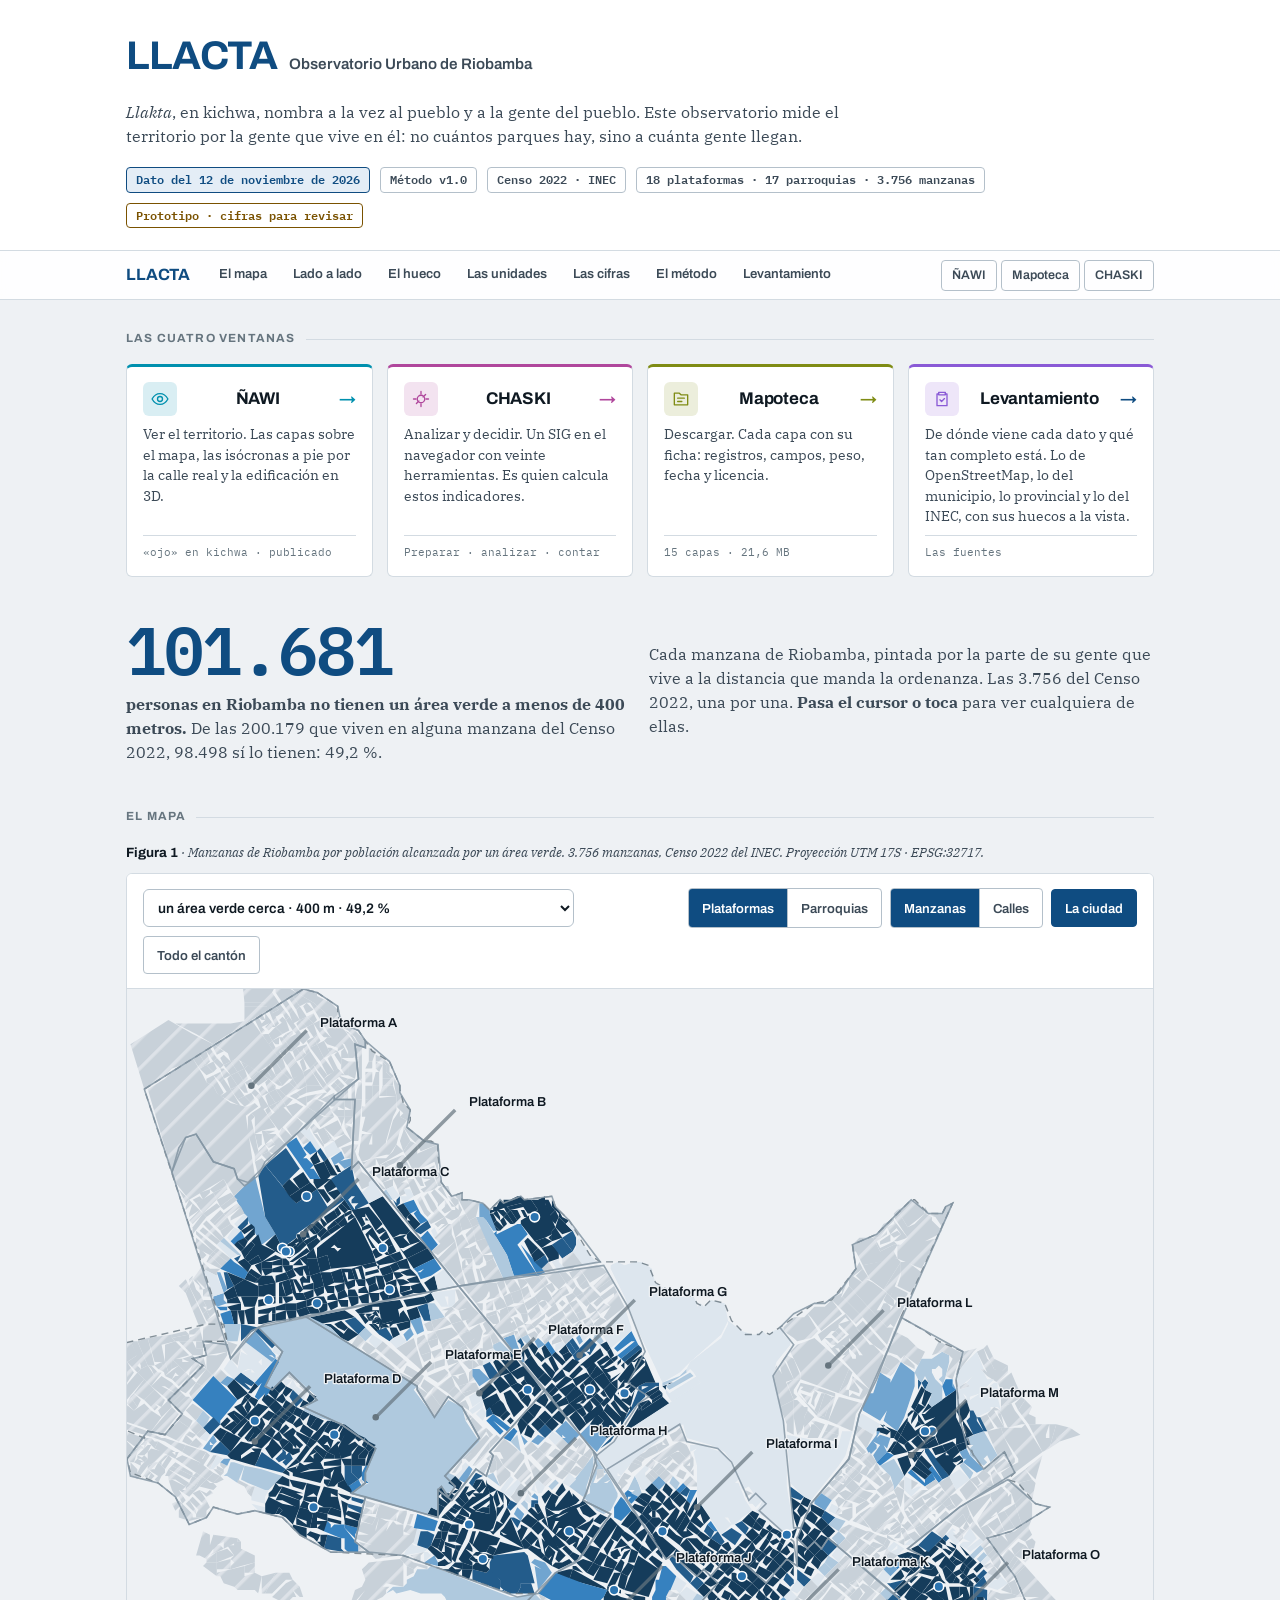
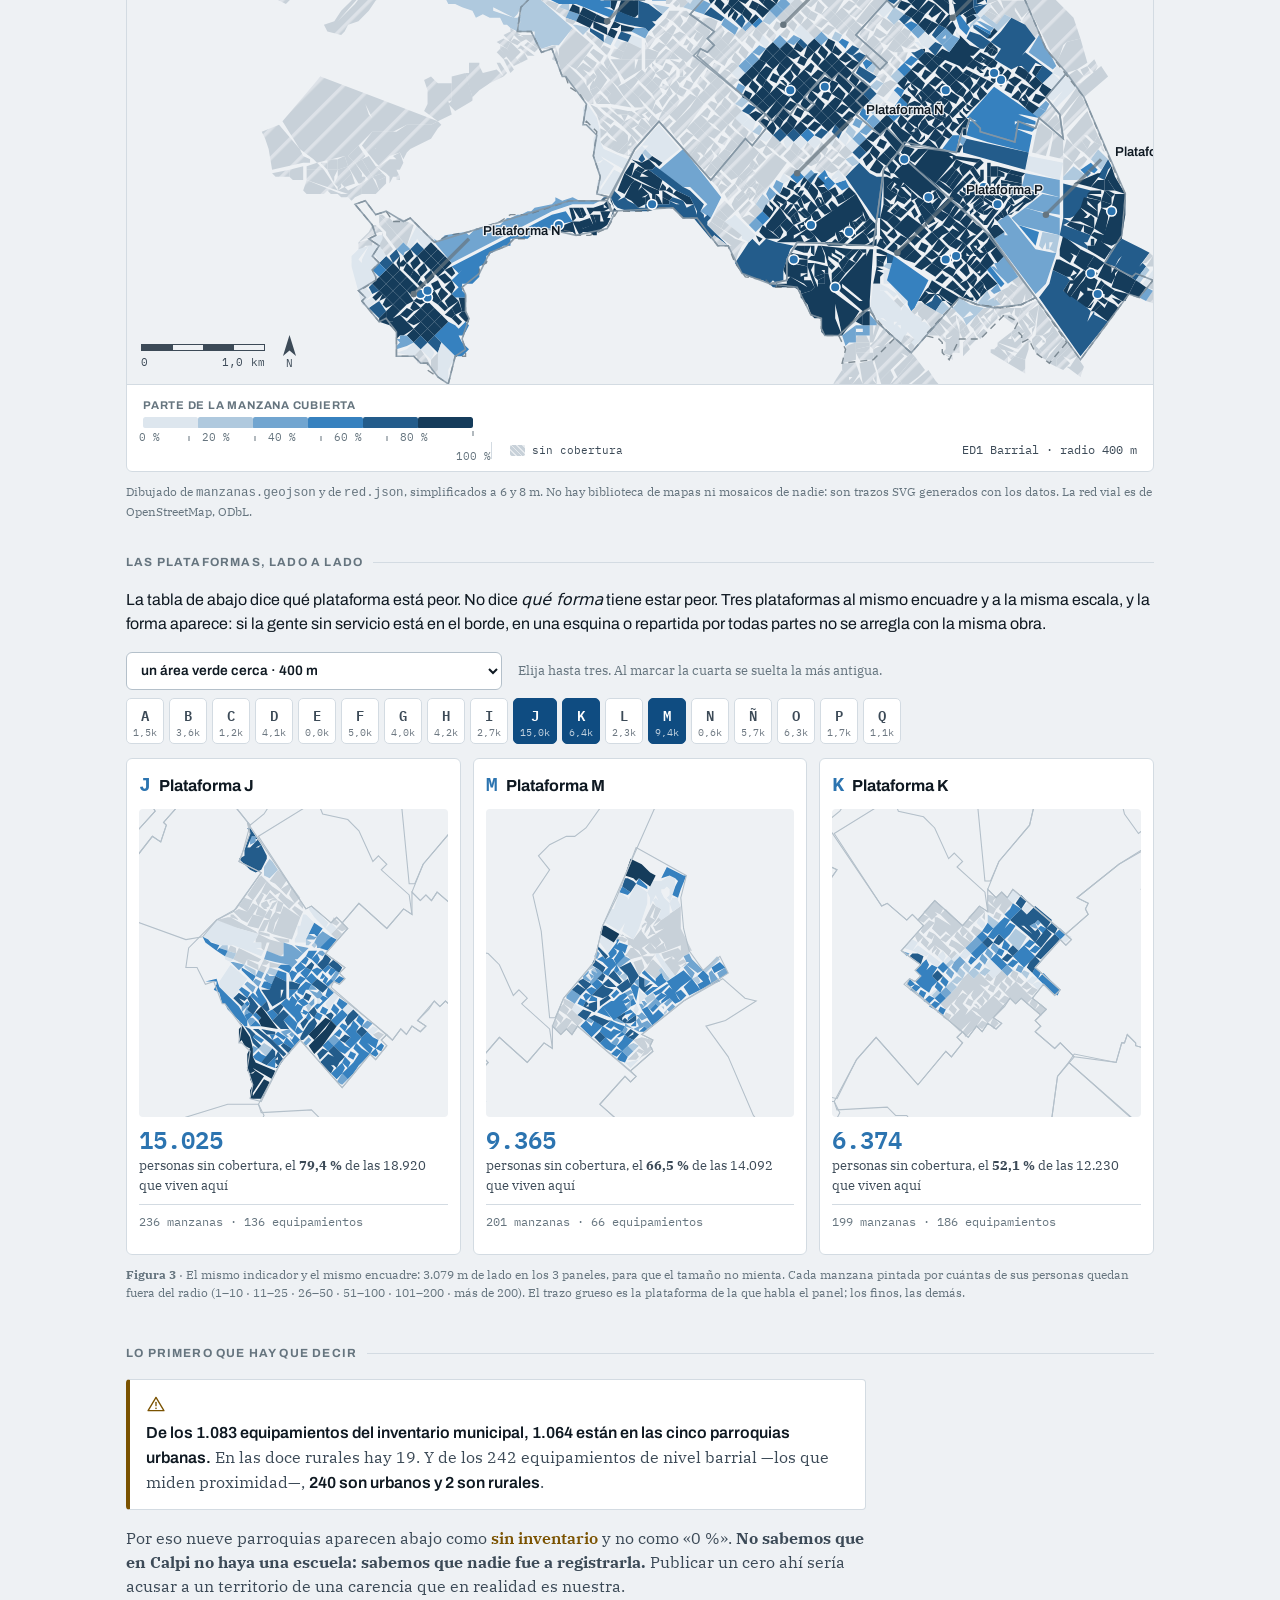
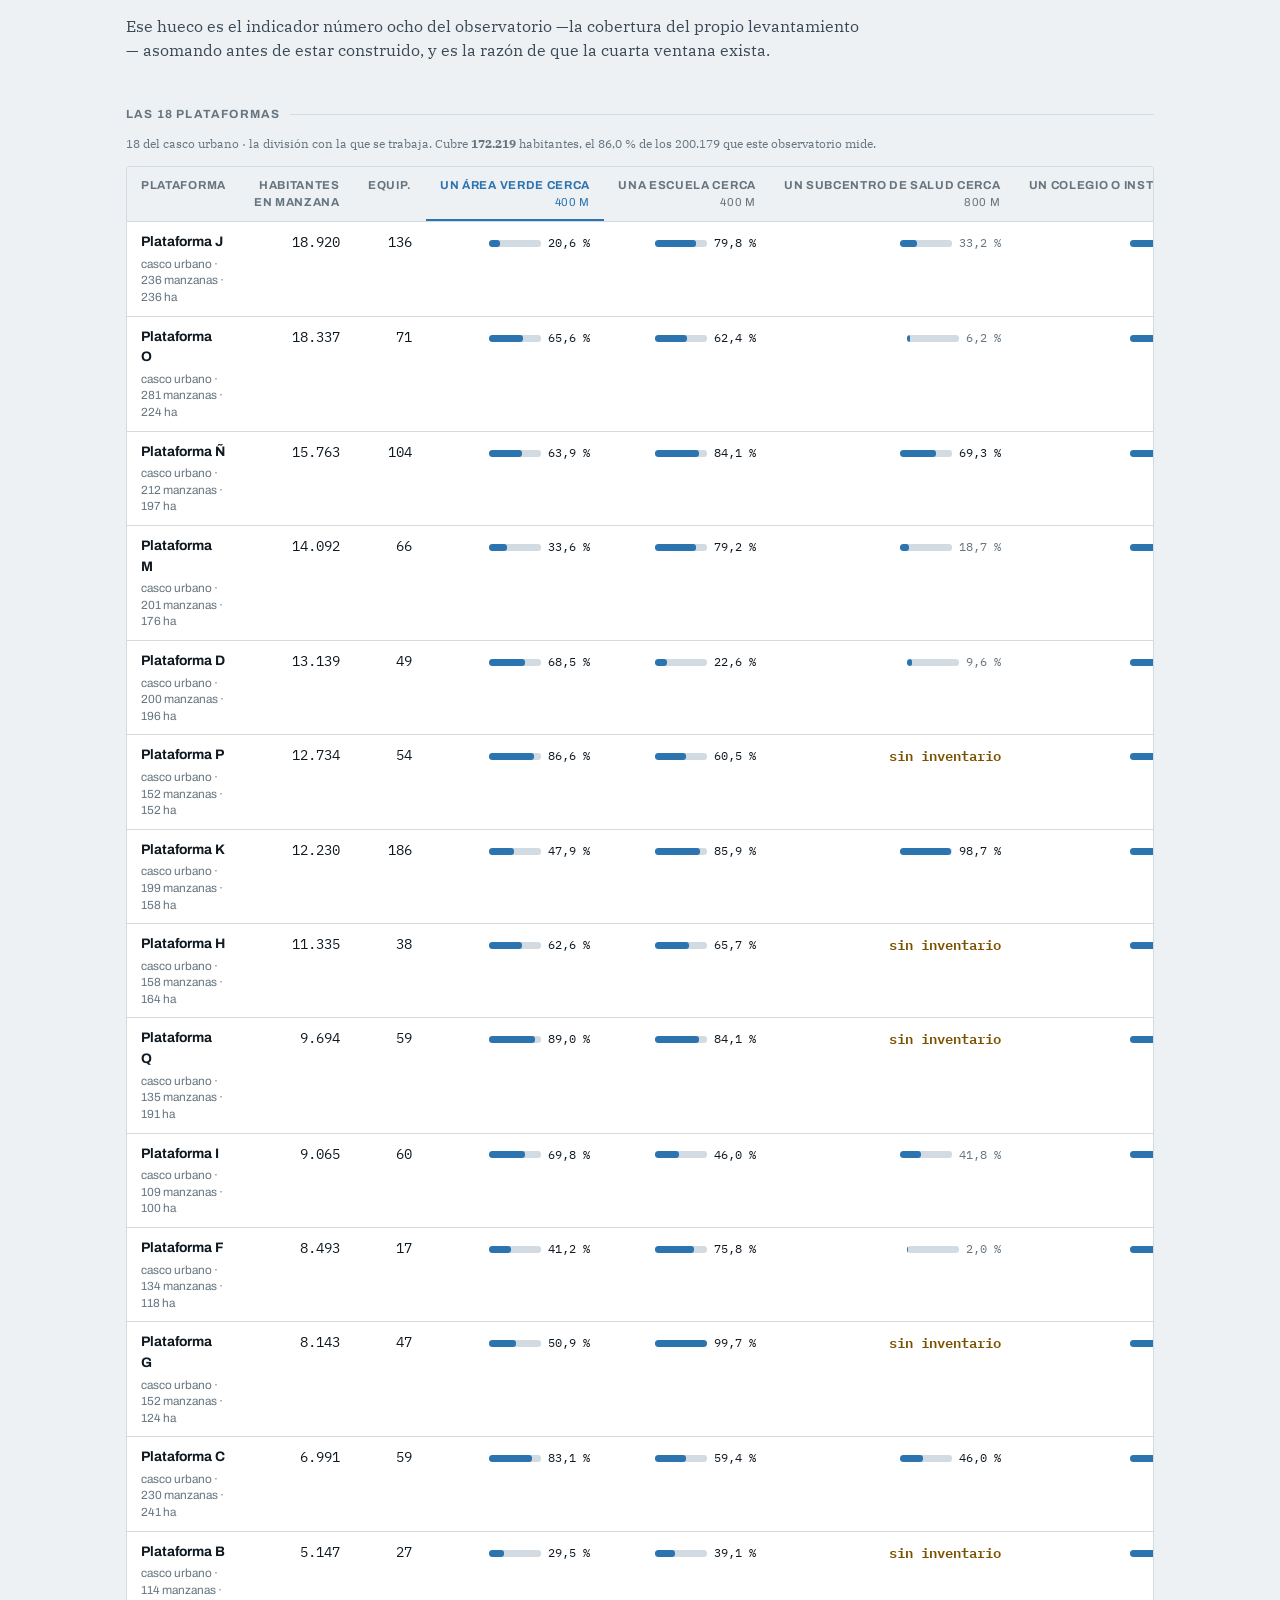
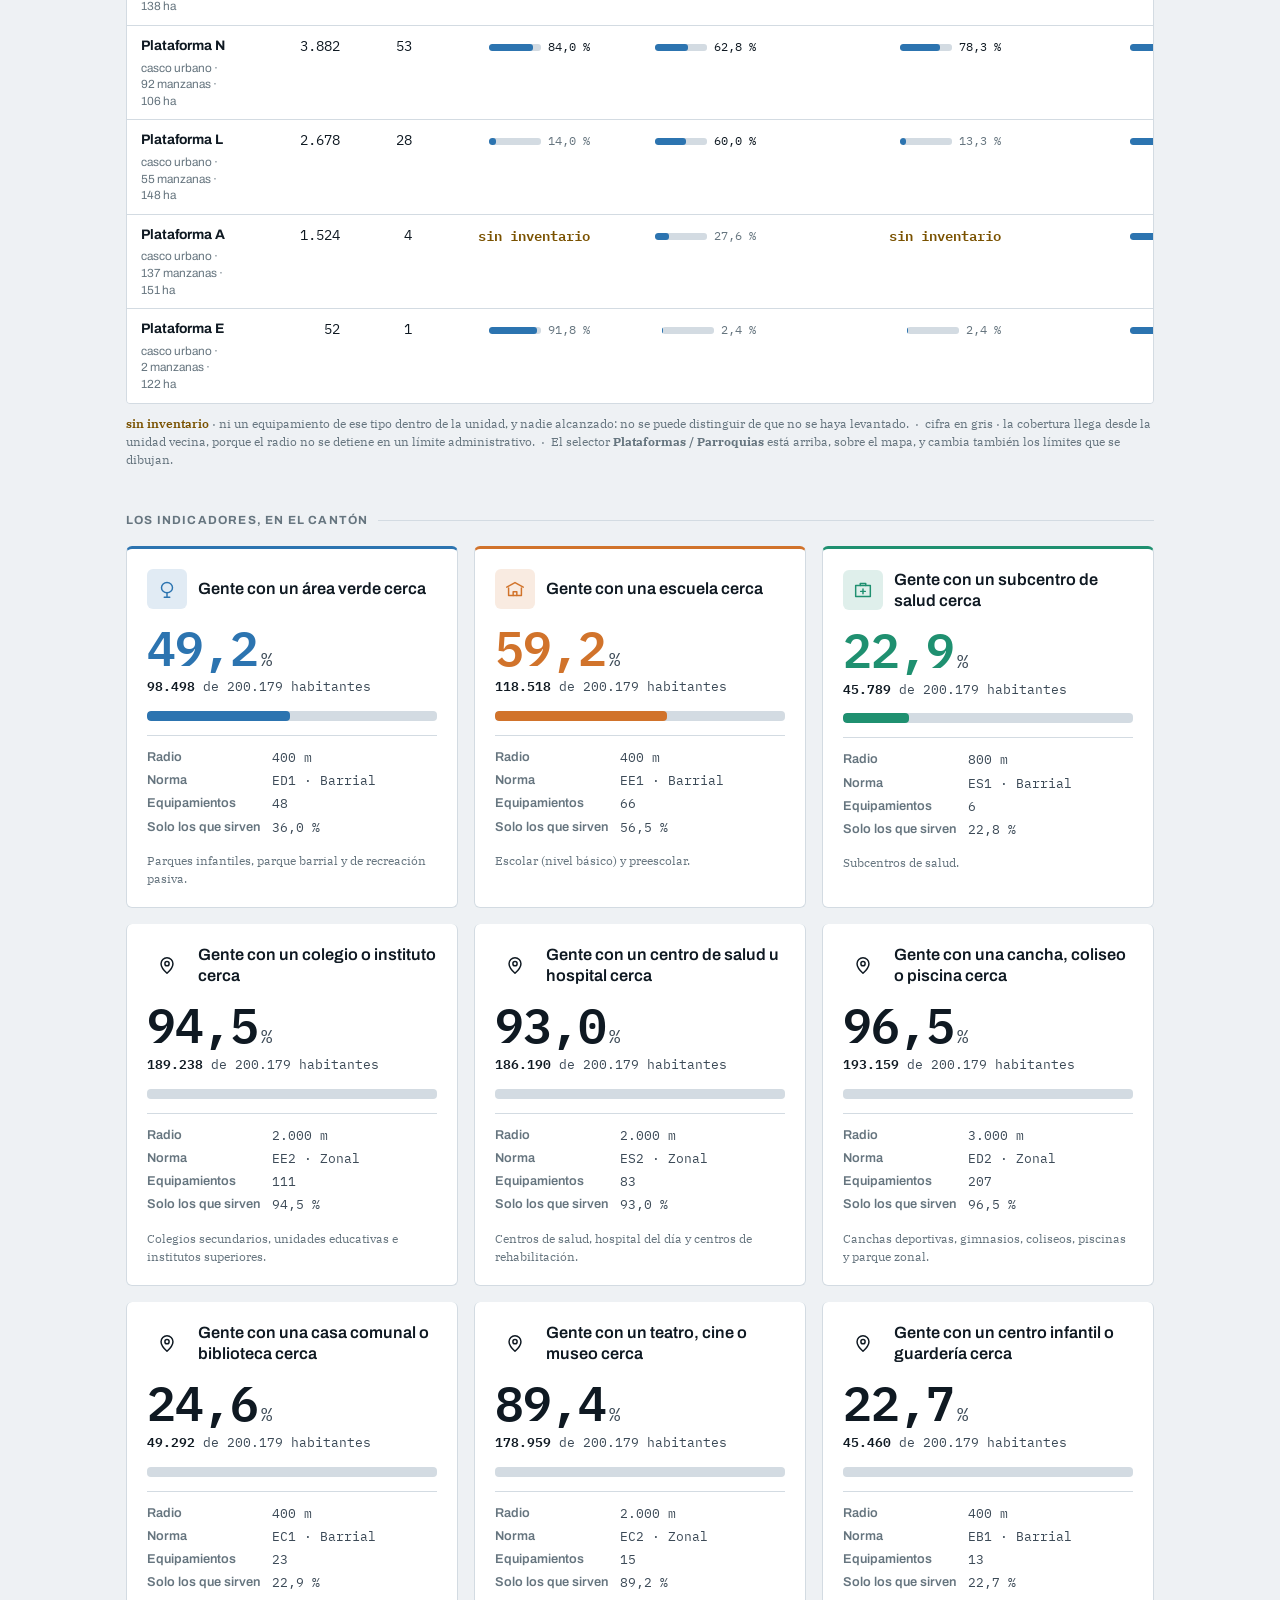
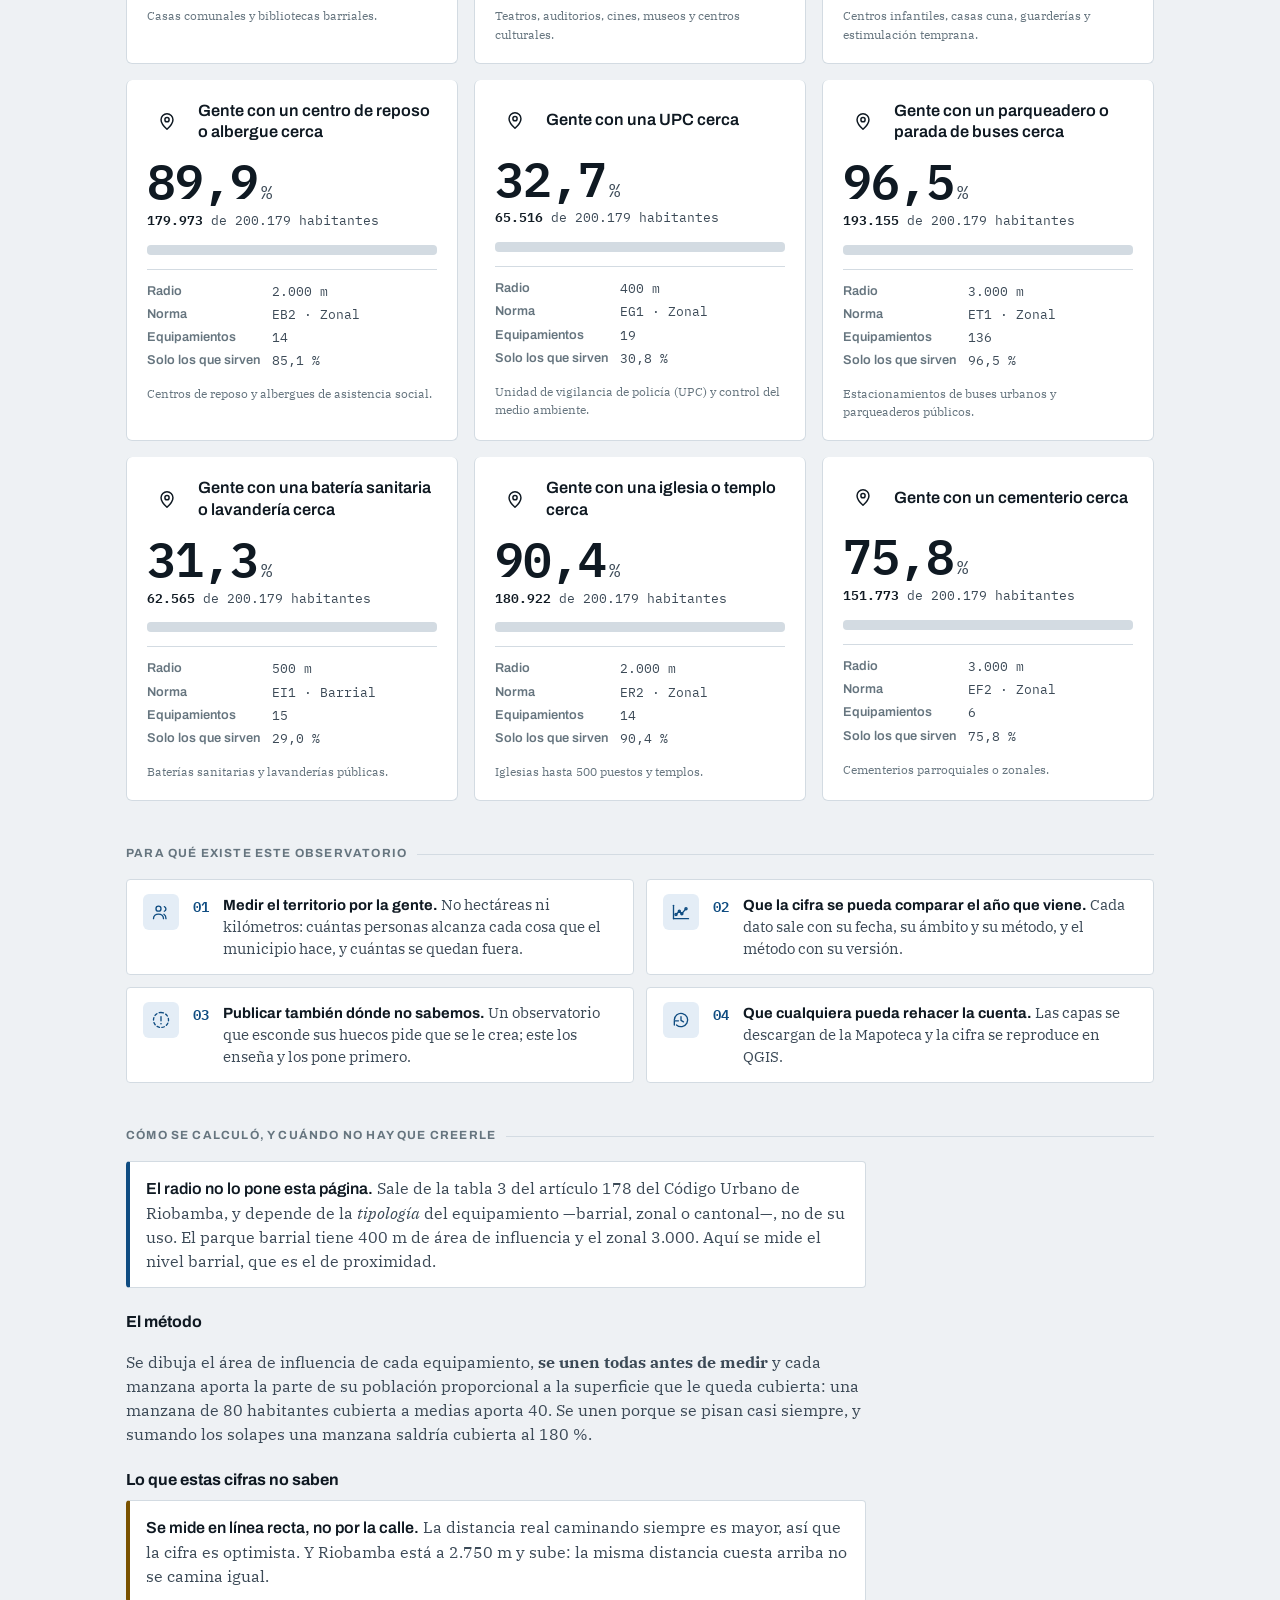
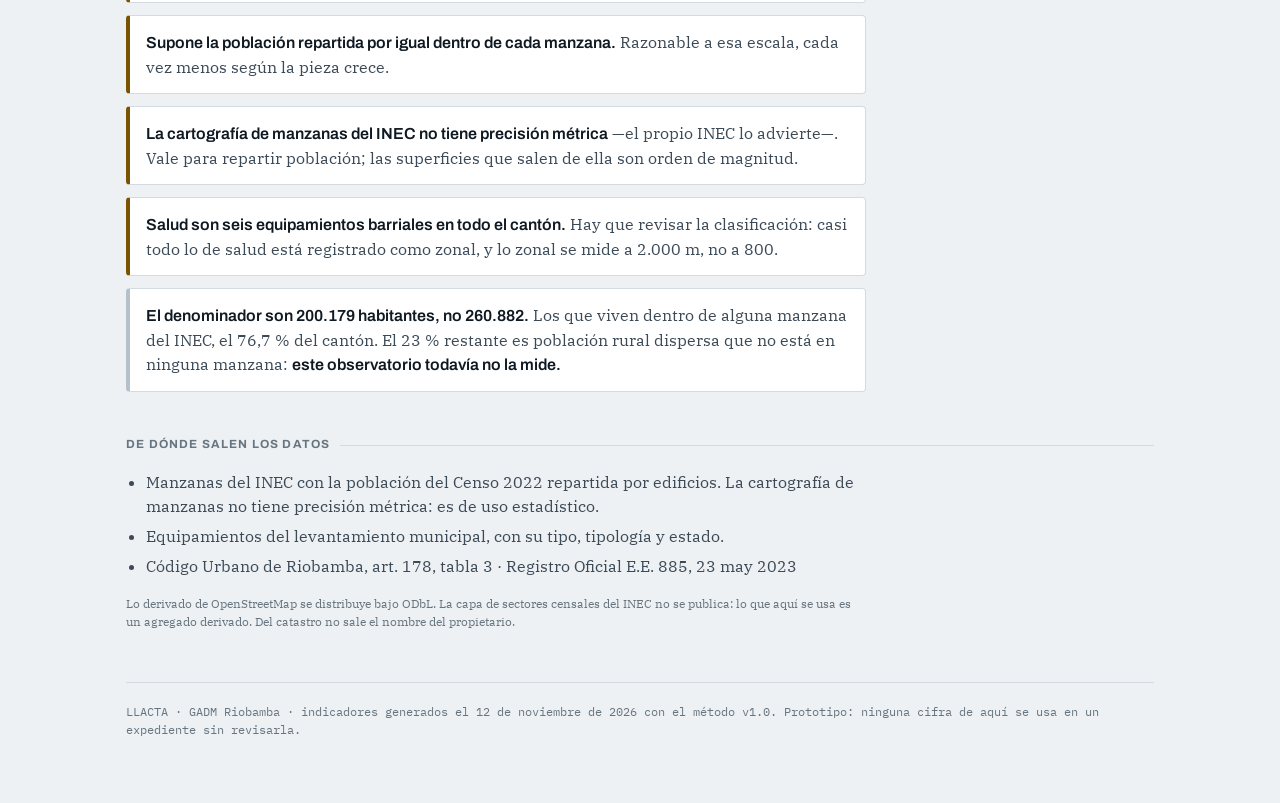
==== commit 66017769: "Fuera «Los tres, sobre la misma ciudad» Esa seccion tenia sentido cuando el observatorio publicaba t" ====
--- a/index.html
+++ b/index.html
@@ -7,7 +7,7 @@
 <link rel="preconnect" href="https://fonts.googleapis.com">
 <link rel="preconnect" href="https://fonts.gstatic.com" crossorigin>
 <link href="https://fonts.googleapis.com/css2?family=Archivo:wght@400;600;700&family=IBM+Plex+Mono:wght@400;600&family=IBM+Plex+Serif:wght@400&display=swap" rel="stylesheet">
-<link rel="stylesheet" href="estilo.css?v=1794505081">
+<link rel="stylesheet" href="estilo.css?v=1794590787">
 </head>
 <body>
 
@@ -30,7 +30,6 @@
   <div class="cinta-dentro">
     <a class="sigla" href="#arriba">LLACTA</a>
     <a class="salto" href="#mapa">El mapa</a>
-    <a class="salto" href="#comparados">Los tres</a>
     <a class="salto" href="#ladoalado">Lado a lado</a>
     <a class="salto" href="#hallazgo">El hueco</a>
     <a class="salto" href="#parroquias">Las unidades</a>
@@ -106,12 +105,6 @@
     ODbL.
   </p>
 
-  <h2 class="gr-eyebrow" id="comparados">Los tres, sobre la misma ciudad</h2>
-  <div class="paneles" id="paneles"></div>
-  <p class="cita" style="margin-top:10px">
-    <b>Figura 3</b> · Las mismas 3.756 manzanas, tres veces. Alternando entre
-    indicadores no se compara: se recuerda, y mal.
-  </p>
 
   <!-- ======================================= las plataformas, lado a lado -->
   <h2 class="gr-eyebrow" id="ladoalado" style="margin-top:34px">
@@ -187,7 +180,7 @@
   </p>
 
   <!-- ================================================= las tres cifras -->
-  <h2 class="gr-eyebrow" id="cifras">Los tres indicadores, en el cantón</h2>
+  <h2 class="gr-eyebrow" id="cifras">Los indicadores, en el cantón</h2>
   <div class="tarjetas" id="tarjetas"></div>
 
   <!-- ==================================================== los objetivos -->
@@ -277,6 +270,6 @@
 <script src="datos/red.js?v=1793914404"></script>
 <script src="comun.js?v=1793914880"></script>
 <script src="iconos.js?v=1794501253"></script>
-<script src="mapa.js?v=1794505081"></script>
+<script src="mapa.js?v=1794590749"></script>
 </body>
 </html>
--- a/estilo.css
+++ b/estilo.css
@@ -496,38 +496,9 @@
 .gr-nota--aviso .cabeza{display:flex; align-items:center; gap:9px; margin-bottom:6px}
 .gr-nota--aviso .cabeza .ico{color:var(--gr-aviso)}
 
-/* Los tres paneles comparados: la misma ciudad, los tres indicadores, uno al
-   lado del otro. Es la única forma de ver de un vistazo que lo que a la
-   escuela le sobra a la salud le falta; alternando no se compara, se recuerda. */
-.paneles{display:grid; gap:14px; grid-template-columns:1fr}
-@media (min-width:720px){.paneles{grid-template-columns:repeat(3,1fr)}}
-.panel{
-  background:var(--gr-superficie); border:1px solid var(--gr-linea);
-  border-top:3px solid var(--acento); border-radius:6px; overflow:hidden;
-}
-.panel h3{
-  margin:0; padding:13px 14px 0; font-size:.92rem; font-weight:600;
-  display:flex; align-items:center; gap:9px; color:var(--gr-tinta);
-}
-.panel h3 .ico{color:var(--acento)}
-.panel svg.lamina{display:block; width:100%; height:auto; background:var(--gr-fondo)}
-.panel .pie-panel{
-  padding:11px 14px 13px; display:flex; align-items:baseline; gap:8px;
-  border-top:1px solid var(--gr-linea);
-}
-.panel .pie-panel b{
-  font-family:var(--dato); font-size:1.45rem; font-weight:600; color:var(--acento);
-  font-variant-numeric:tabular-nums; line-height:1; white-space:nowrap; flex:none;
-}
-.panel .pie-panel span{font-family:var(--dato); font-size:.74rem; color:var(--gr-tinta-3)}
-.panel--1{--acento:var(--gr-s1)}
-.panel--2{--acento:var(--gr-s2)}
-.panel--3{--acento:var(--gr-s3)}
+/* Las manzanas de una lámina van sin trazo: a este tamaño el contorno de cada
+   una se comería su propio relleno y la mancha dejaría de leerse. */
 .mz-l{stroke:none}
-.par-l{
-  fill:none; stroke:var(--gr-linea-fuerte); stroke-width:1;
-  vector-effect:non-scaling-stroke; opacity:.75;
-}
 
 /* La tabla, con la columna del indicador elegido resaltada en su tono. */
 th.viva{color:var(--acento-sel)!important; box-shadow:inset 0 -2px 0 var(--acento-sel)}
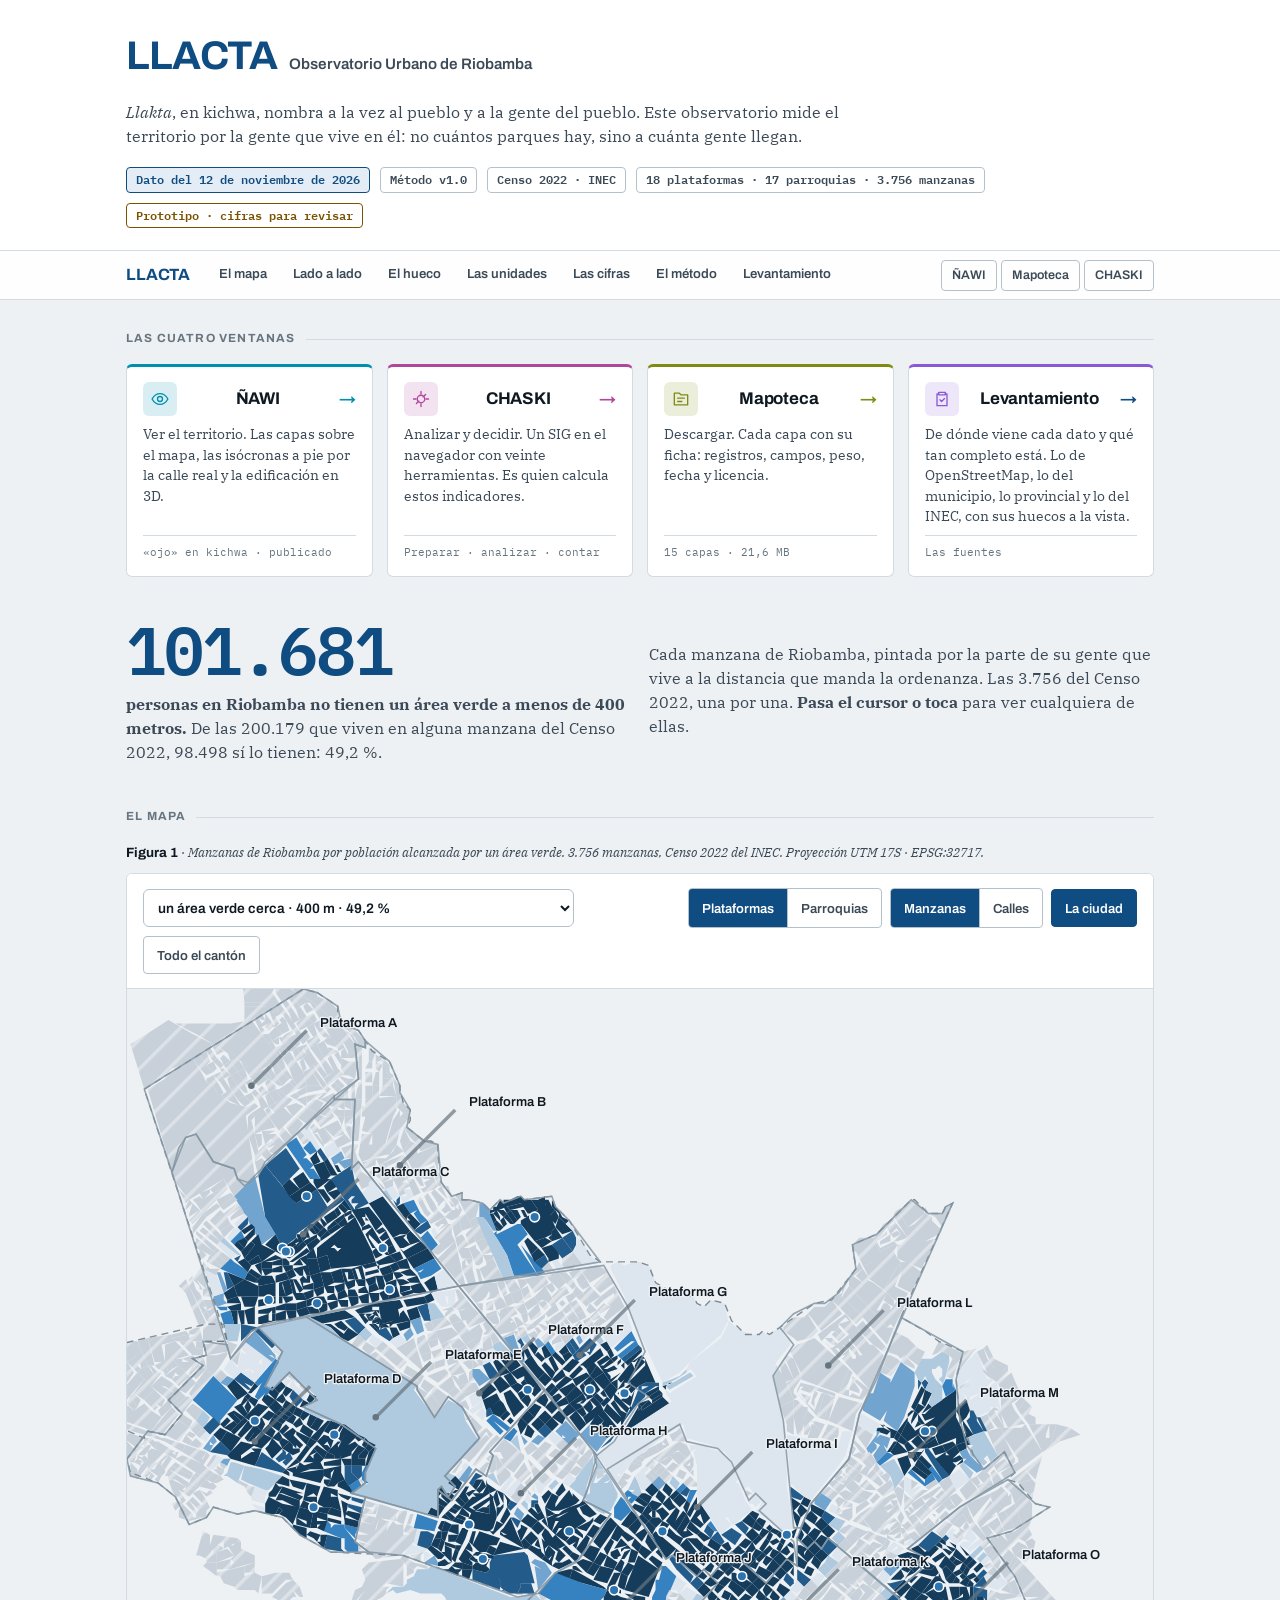
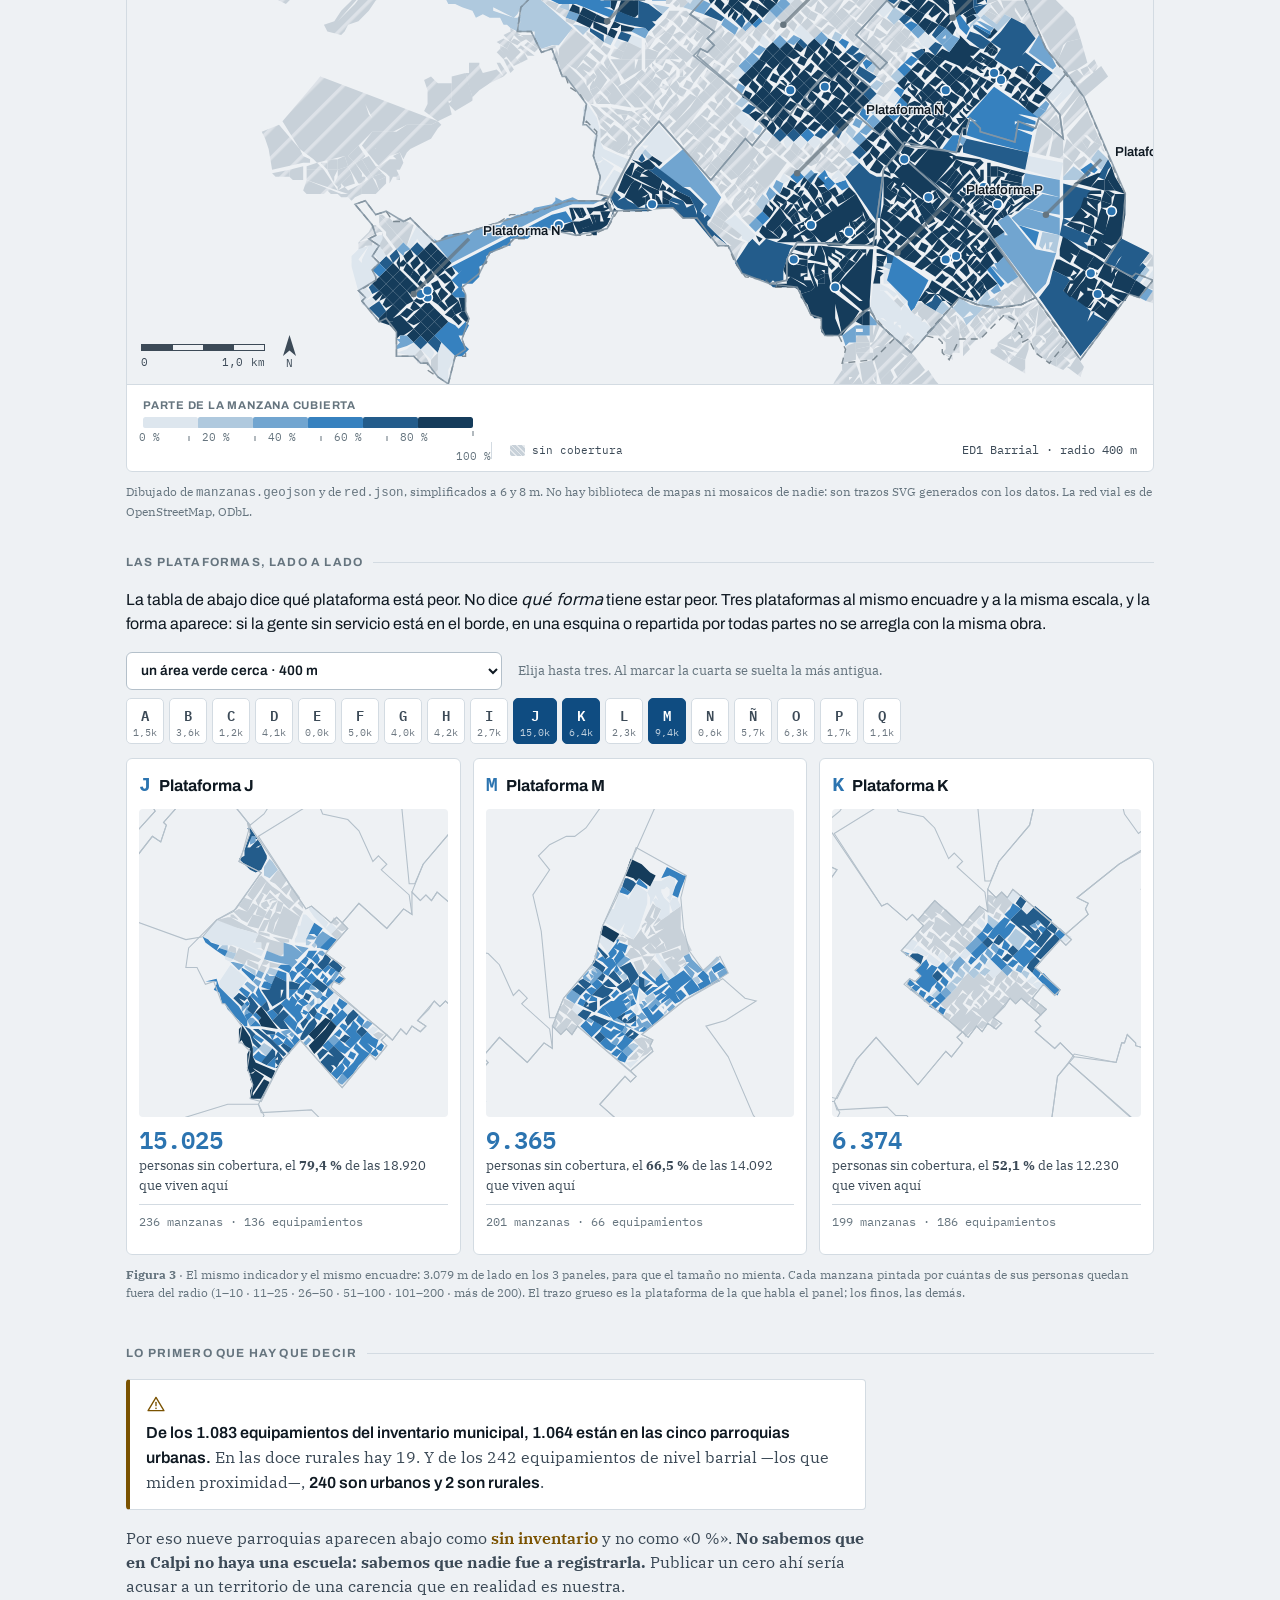
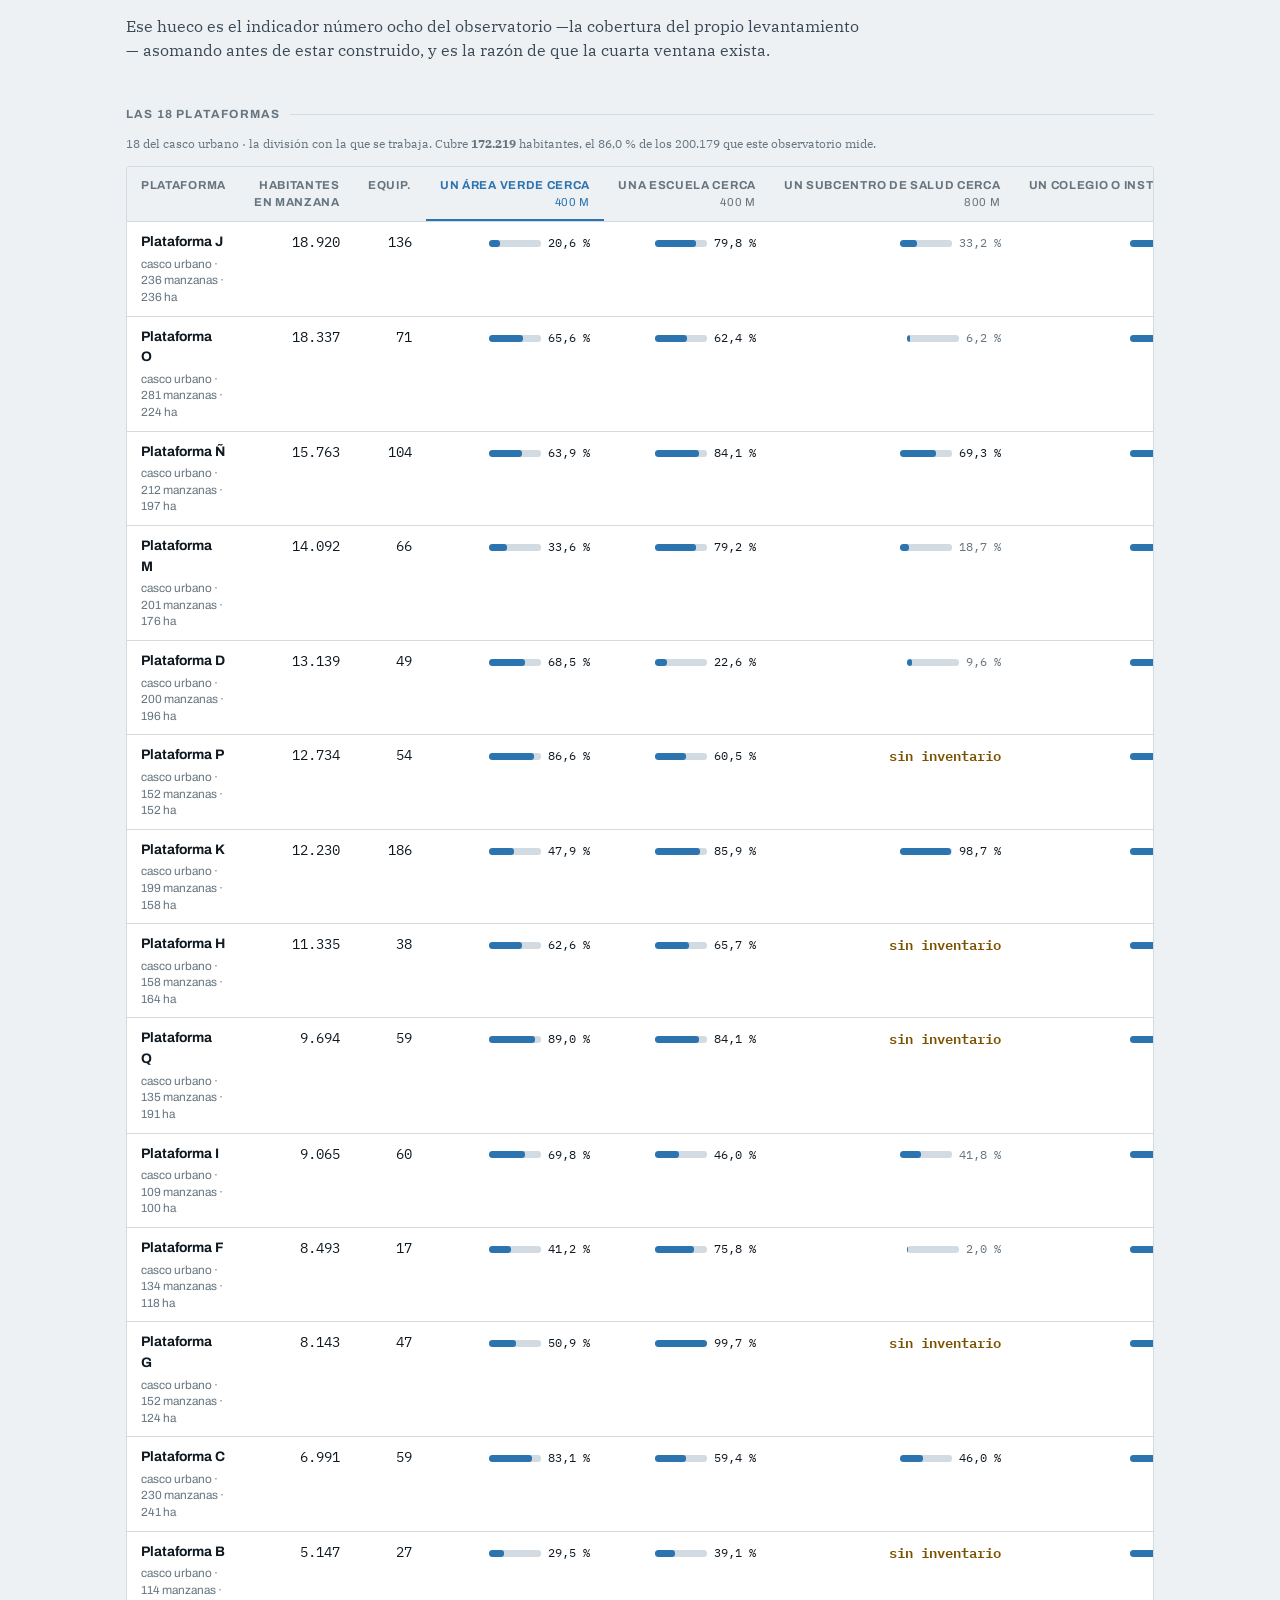
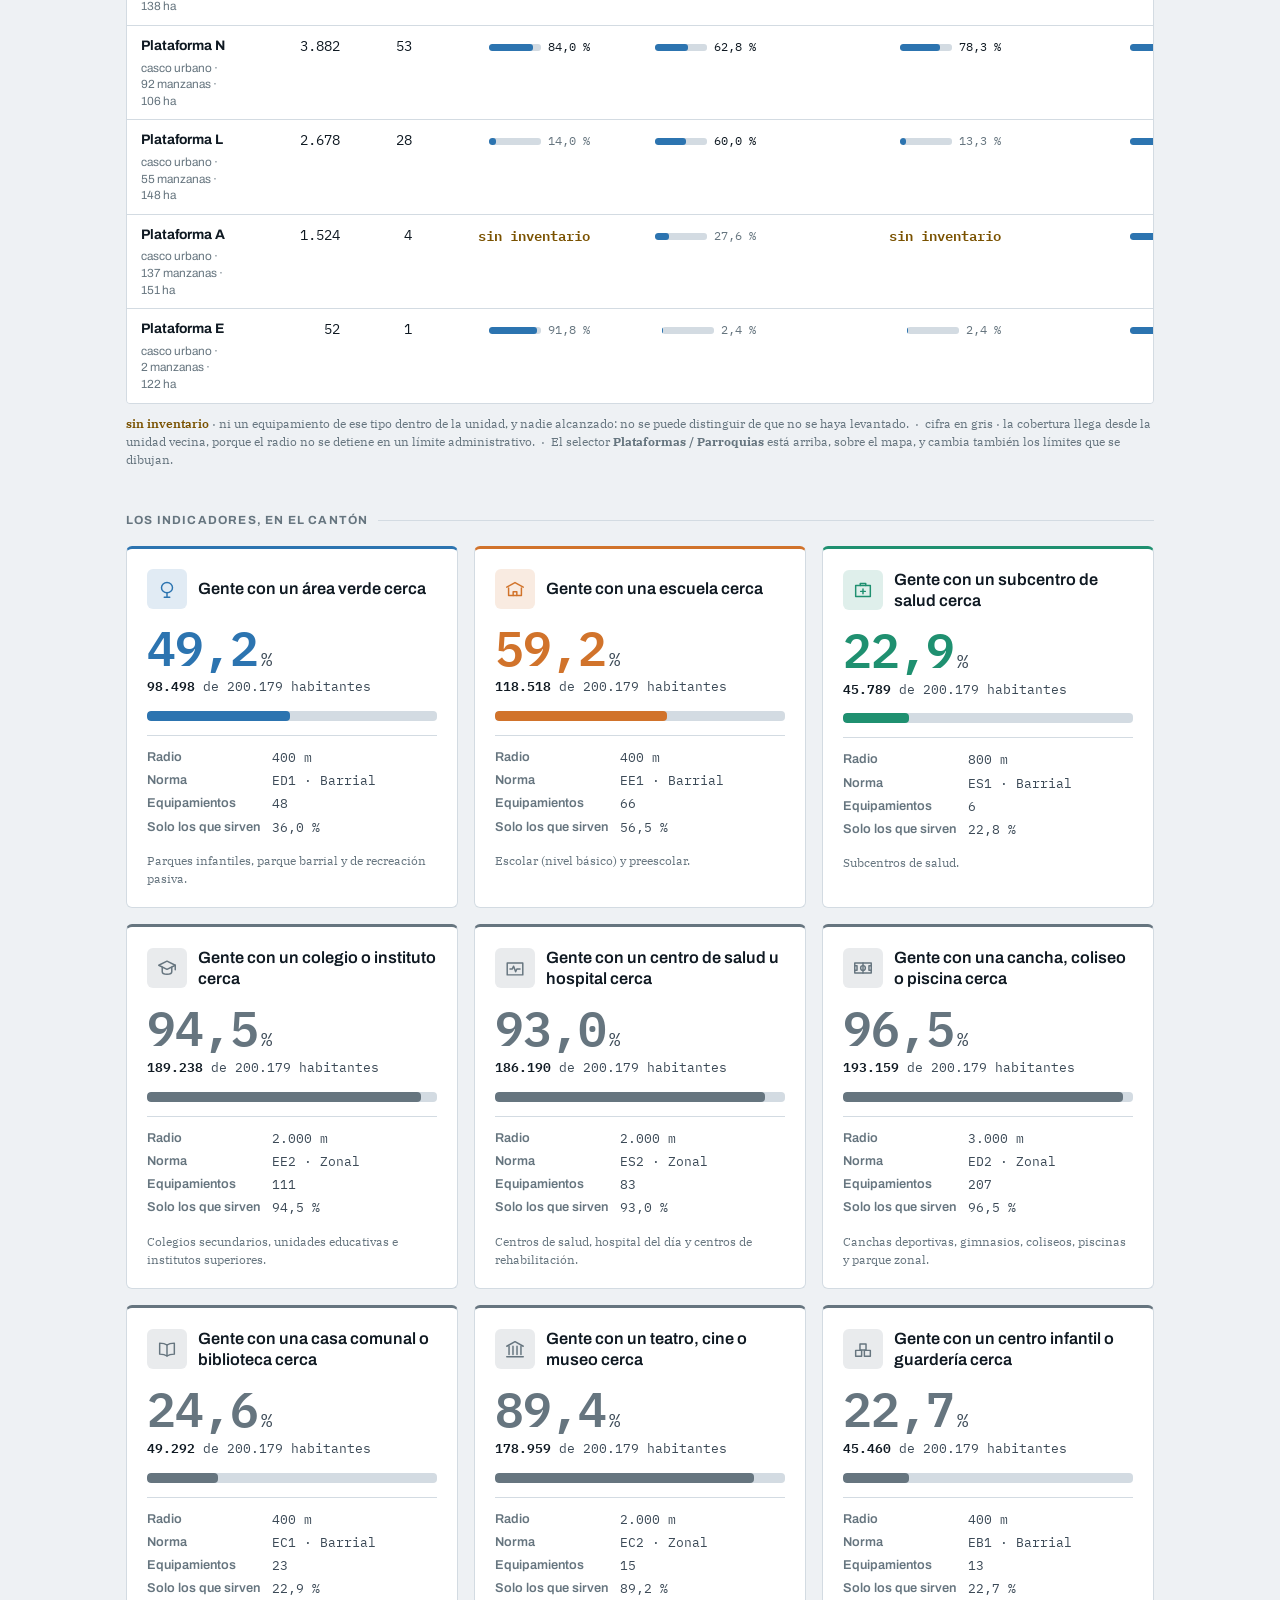
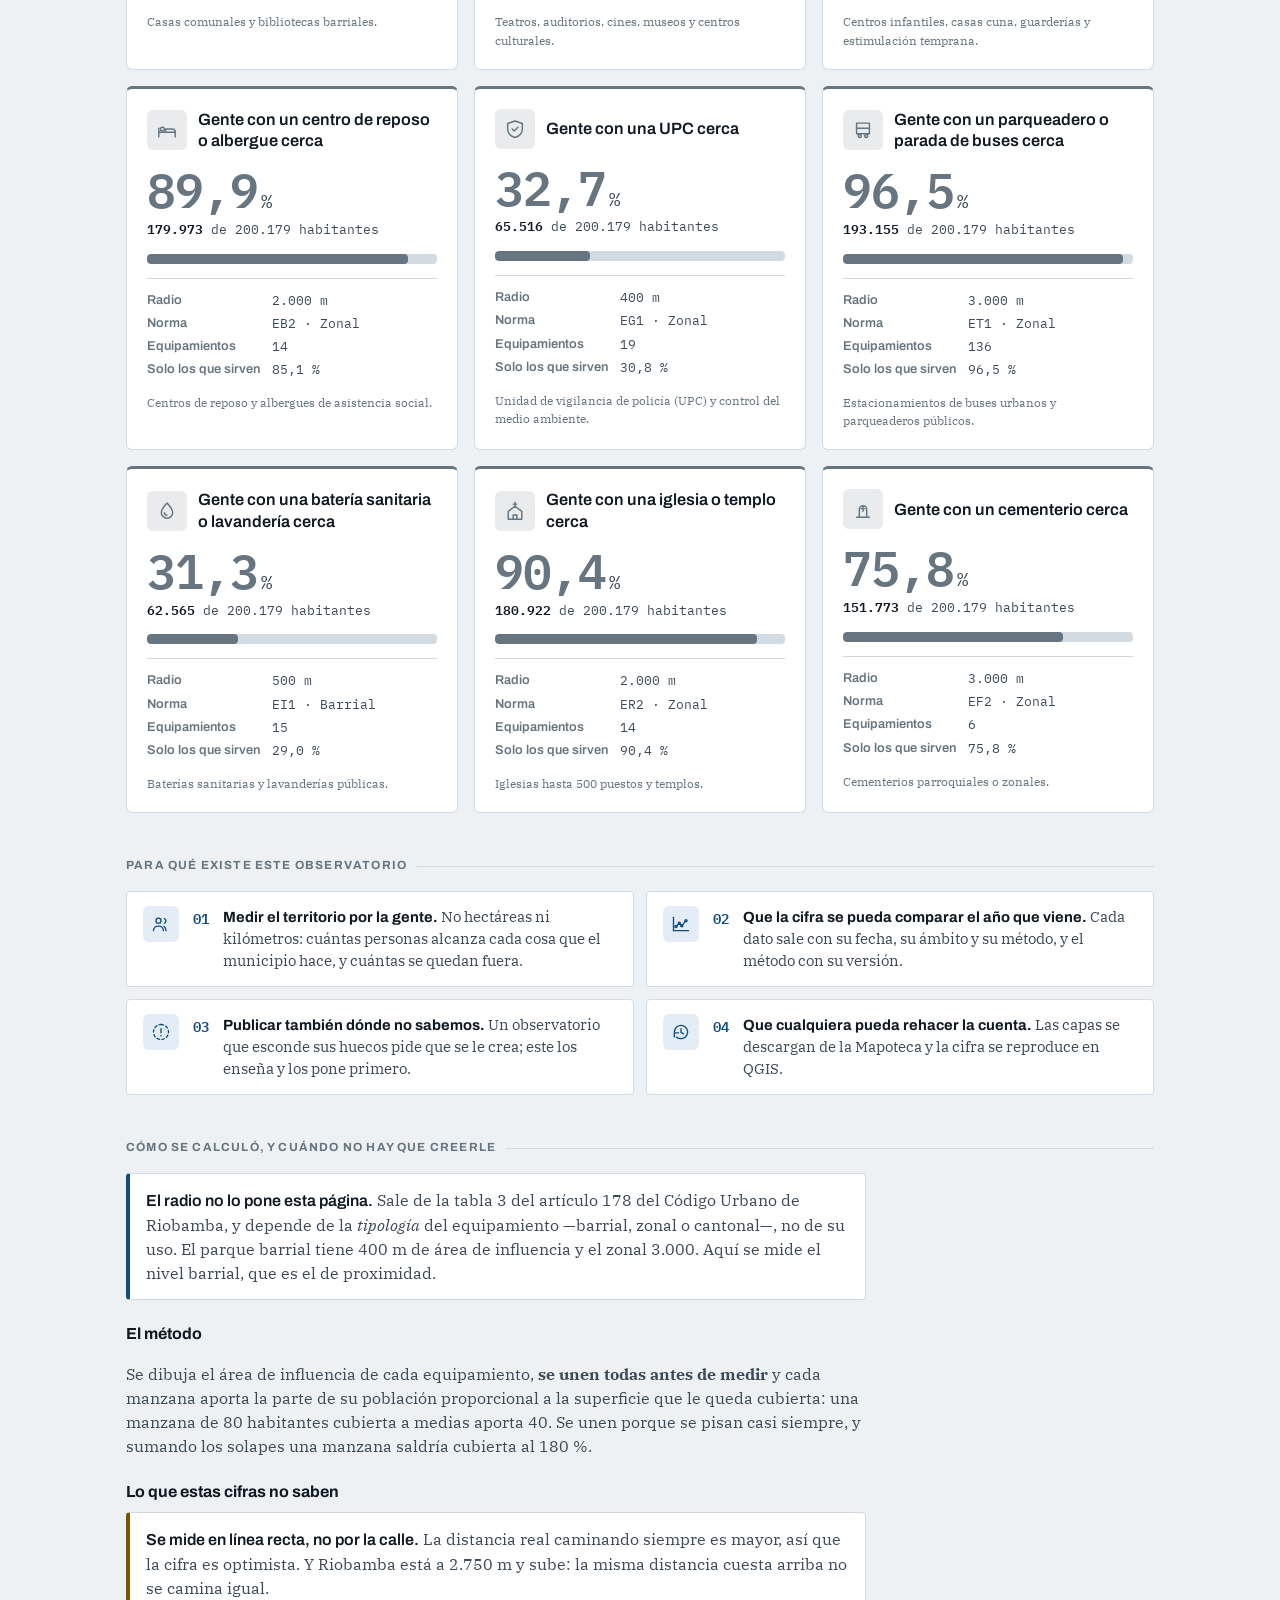
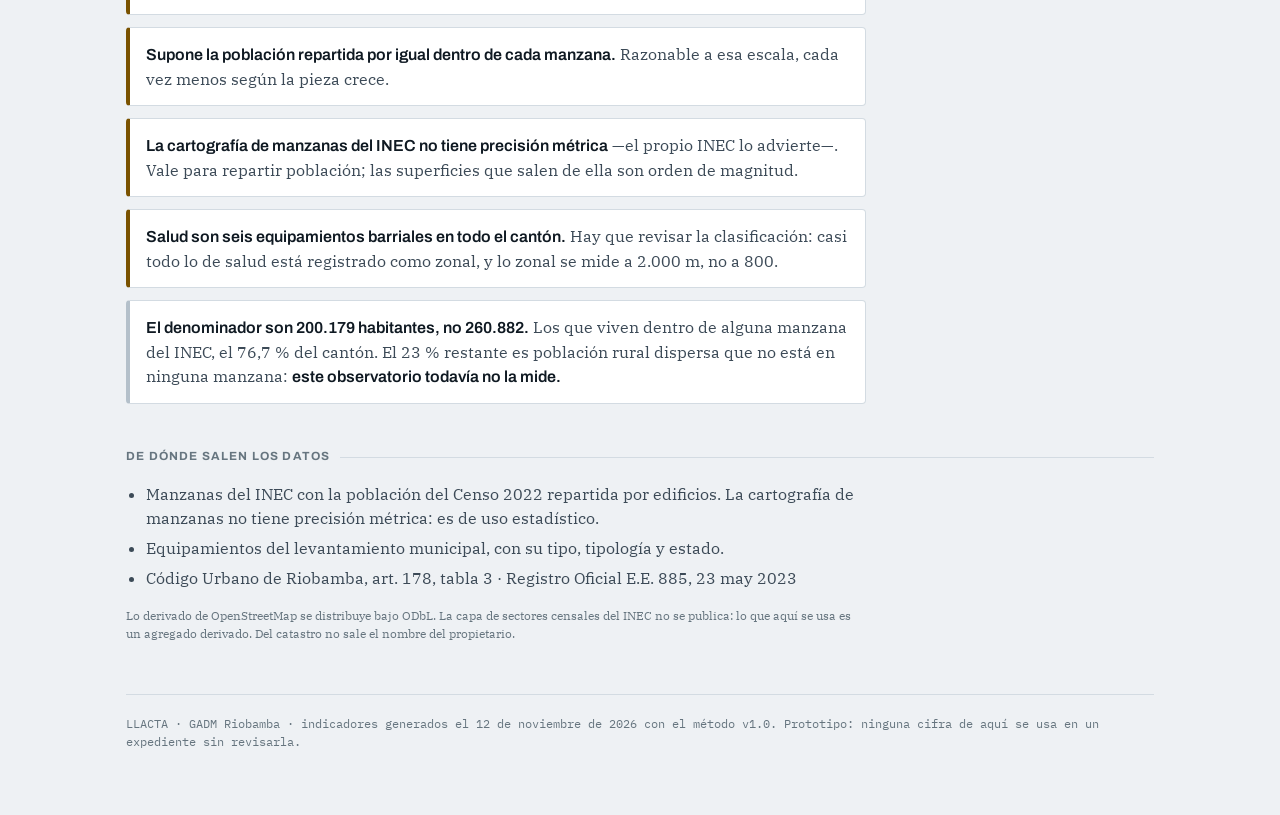
==== commit 65c81c76: "Los doce indicadores que llegaron despues ya no comparten chincheta De los quince indicadores, doce " ====
--- a/index.html
+++ b/index.html
@@ -7,7 +7,7 @@
 <link rel="preconnect" href="https://fonts.googleapis.com">
 <link rel="preconnect" href="https://fonts.gstatic.com" crossorigin>
 <link href="https://fonts.googleapis.com/css2?family=Archivo:wght@400;600;700&family=IBM+Plex+Mono:wght@400;600&family=IBM+Plex+Serif:wght@400&display=swap" rel="stylesheet">
-<link rel="stylesheet" href="estilo.css?v=1794590787">
+<link rel="stylesheet" href="estilo.css?v=1794934054">
 </head>
 <body>
 
@@ -269,7 +269,7 @@
 <script src="datos/mapa.js?v=1794504975"></script>
 <script src="datos/red.js?v=1793914404"></script>
 <script src="comun.js?v=1793914880"></script>
-<script src="iconos.js?v=1794501253"></script>
-<script src="mapa.js?v=1794590749"></script>
+<script src="iconos.js?v=1794934041"></script>
+<script src="mapa.js?v=1794591155"></script>
 </body>
 </html>
--- a/estilo.css
+++ b/estilo.css
@@ -471,6 +471,17 @@
 .ind h3{display:flex; align-items:center; gap:11px}
 .ind .cifra b{color:var(--acento)}
 .ind .barra i{background:var(--acento)}
+/* Las tarjetas 4 a 15 no tenian acento y su caja de icono quedaba sin color
+   por descuido, no por decision: con --acento sin definir, el color-mix de
+   abajo no es valido y el navegador se salta la regla entera. Ahora el neutro
+   es el valor por defecto y los tres primeros lo pisan.
+
+   Y NO SE REPARTEN LAS OCHO SERIES ENTRE LOS QUINCE: a partir de la novena
+   habria que volver a empezar, y entonces dos indicadores distintos
+   compartirian tono en la misma pantalla. Los tres primeros llevan el suyo
+   porque ese mismo tono los nombra en el mapa, en la tabla y en los paneles;
+   los otros doce se distinguen por su icono, que para eso se dibujaron. */
+.ind{--acento:var(--gr-tinta-3)}
 .ind--1{--acento:var(--gr-s1)}
 .ind--2{--acento:var(--gr-s2)}
 .ind--3{--acento:var(--gr-s3)}
